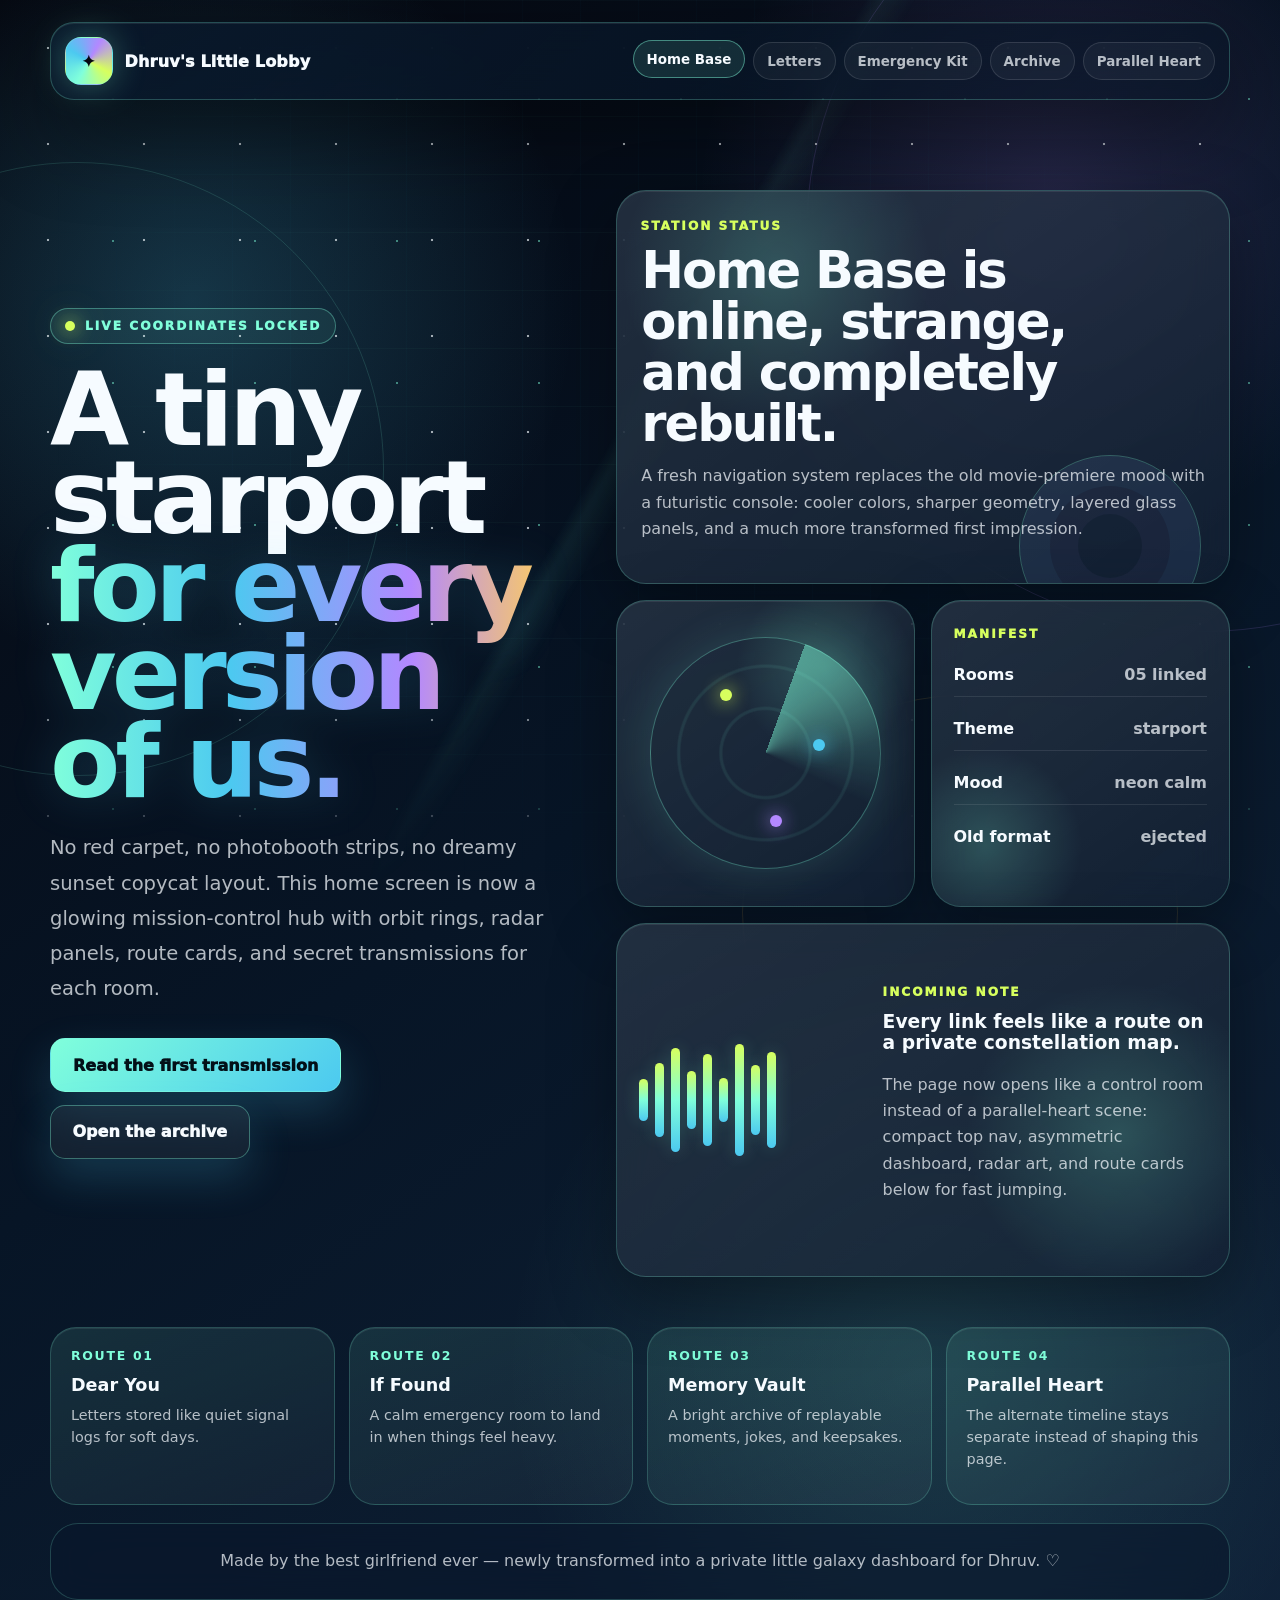
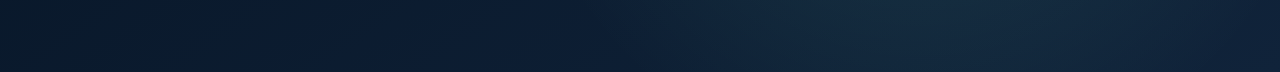
==== index.html @ e68ee46a "Transform home page into starport dashboard" ====
<!DOCTYPE html>
<html lang="en">
<head>
<meta charset="UTF-8">
<meta name="viewport" content="width=device-width, initial-scale=1.0">
<title>Dhruv's Little Lobby ✦ Starport</title>

<style>
:root {
  --void: #05070f;
  --deep: #071526;
  --blue: #4cc9f0;
  --cyan: #80ffdb;
  --lime: #d7ff5e;
  --violet: #b388ff;
  --amber: #ffcf5a;
  --white: #f6fbff;
  --muted: rgba(246, 251, 255, .72);
  --glass: rgba(9, 24, 43, .72);
  --glass-bright: rgba(128, 255, 219, .12);
  --line: rgba(128, 255, 219, .24);
  --shadow: 0 28px 90px rgba(0, 0, 0, .46);
}

* { box-sizing: border-box; }

html {
  scroll-behavior: smooth;
  background: var(--void);
}

body {
  min-height: 100vh;
  margin: 0;
  overflow-x: hidden;
  color: var(--white);
  font-family: Inter, ui-sans-serif, system-ui, -apple-system, BlinkMacSystemFont, "Segoe UI", sans-serif;
  background:
    radial-gradient(circle at 15% 18%, rgba(76, 201, 240, .22), transparent 24rem),
    radial-gradient(circle at 82% 12%, rgba(179, 136, 255, .18), transparent 22rem),
    radial-gradient(circle at 72% 82%, rgba(128, 255, 219, .12), transparent 26rem),
    linear-gradient(145deg, #05070f 0%, #071526 48%, #10233a 100%);
}

body::before,
body::after {
  content: "";
  position: fixed;
  inset: 0;
  pointer-events: none;
}

body::before {
  z-index: 0;
  background-image:
    radial-gradient(circle, rgba(246, 251, 255, .9) 0 1px, transparent 1.6px),
    radial-gradient(circle, rgba(128, 255, 219, .65) 0 1px, transparent 1.5px),
    linear-gradient(120deg, transparent 0 48%, rgba(128, 255, 219, .09) 49%, transparent 51%);
  background-size: 96px 96px, 142px 142px, 100% 100%;
  background-position: 0 0, 42px 28px, 0 0;
  mask-image: linear-gradient(to bottom, #000 0 72%, transparent 100%);
  opacity: .72;
}

body::after {
  z-index: 1;
  background:
    linear-gradient(rgba(128, 255, 219, .055) 1px, transparent 1px),
    linear-gradient(90deg, rgba(76, 201, 240, .045) 1px, transparent 1px);
  background-size: 58px 58px;
  mask-image: radial-gradient(circle at 48% 36%, #000 0 34%, transparent 70%);
  opacity: .58;
}

a { color: inherit; text-decoration: none; }

.orbit {
  position: fixed;
  z-index: 1;
  border: 1px solid rgba(128, 255, 219, .14);
  border-radius: 50%;
  pointer-events: none;
  filter: drop-shadow(0 0 22px rgba(76, 201, 240, .15));
}

.orbit.one {
  width: 48vw;
  aspect-ratio: 1;
  left: -18vw;
  top: 18vh;
}

.orbit.two {
  width: 62vw;
  aspect-ratio: 1;
  right: -25vw;
  top: -18vh;
  border-color: rgba(179, 136, 255, .16);
}

.orbit.three {
  width: 34vw;
  aspect-ratio: 1;
  right: 8vw;
  bottom: -18vw;
  border-color: rgba(255, 207, 90, .14);
}

.page {
  position: relative;
  z-index: 3;
  width: min(1180px, calc(100% - 32px));
  margin: 0 auto;
  padding: 22px 0 72px;
}

.navbar {
  display: flex;
  align-items: center;
  justify-content: space-between;
  gap: 18px;
  padding: 14px;
  border: 1px solid var(--line);
  border-radius: 24px;
  background: linear-gradient(135deg, rgba(9, 24, 43, .9), rgba(7, 21, 38, .54));
  box-shadow: var(--shadow), inset 0 1px 0 rgba(255,255,255,.08);
  backdrop-filter: blur(20px);
}

.logo {
  display: inline-flex;
  align-items: center;
  gap: 12px;
  min-width: max-content;
  font-weight: 950;
  letter-spacing: .2px;
}

.logo-badge {
  display: grid;
  place-items: center;
  width: 48px;
  height: 48px;
  border: 1px solid rgba(128, 255, 219, .36);
  border-radius: 16px;
  color: var(--void);
  background: conic-gradient(from 210deg, var(--cyan), var(--blue), var(--violet), var(--lime), var(--cyan));
  box-shadow: 0 0 34px rgba(128, 255, 219, .32);
}

.nav-pills {
  display: flex;
  flex-wrap: wrap;
  justify-content: flex-end;
  gap: 8px;
}

.nav-pills a {
  display: inline-flex;
  align-items: center;
  min-height: 38px;
  padding: 0 13px;
  border: 1px solid rgba(246, 251, 255, .12);
  border-radius: 999px;
  color: var(--muted);
  font-size: .84rem;
  font-weight: 800;
  background: rgba(255,255,255,.045);
  transition: transform .22s ease, color .22s ease, border-color .22s ease, background .22s ease;
}

.nav-pills a:hover,
.nav-pills a.active {
  transform: translateY(-2px);
  color: var(--white);
  border-color: rgba(128, 255, 219, .45);
  background: rgba(128, 255, 219, .11);
}

.hero {
  display: grid;
  grid-template-columns: minmax(0, .9fr) minmax(330px, 1.1fr);
  gap: clamp(26px, 5vw, 74px);
  align-items: center;
  min-height: calc(100vh - 106px);
  padding: clamp(48px, 7vw, 92px) 0 42px;
}

.copy-stack {
  position: relative;
}

.signal-tag {
  display: inline-flex;
  align-items: center;
  gap: 10px;
  margin-bottom: 22px;
  padding: 10px 14px;
  border: 1px solid rgba(128, 255, 219, .36);
  border-radius: 999px;
  color: var(--cyan);
  font-size: .76rem;
  font-weight: 950;
  letter-spacing: 2px;
  text-transform: uppercase;
  background: rgba(128, 255, 219, .075);
}

.signal-tag::before {
  content: "";
  width: 10px;
  height: 10px;
  border-radius: 50%;
  background: var(--lime);
  box-shadow: 0 0 18px var(--lime), 0 0 36px rgba(128, 255, 219, .7);
}

h1 {
  max-width: 860px;
  margin: 0;
  font-size: clamp(3.4rem, 8vw, 7.8rem);
  line-height: .86;
  letter-spacing: -5px;
}

h1 span {
  display: block;
  color: transparent;
  background: linear-gradient(90deg, var(--cyan), var(--blue) 36%, var(--violet) 72%, var(--amber));
  -webkit-background-clip: text;
  background-clip: text;
  filter: drop-shadow(0 0 22px rgba(76, 201, 240, .18));
}

.lede {
  max-width: 650px;
  margin: 24px 0 0;
  color: var(--muted);
  font-size: clamp(1.02rem, 2vw, 1.22rem);
  line-height: 1.8;
}

.action-row {
  display: flex;
  flex-wrap: wrap;
  gap: 13px;
  margin-top: 32px;
}

.action {
  display: inline-flex;
  align-items: center;
  justify-content: center;
  min-height: 54px;
  padding: 0 22px;
  border: 1px solid rgba(128, 255, 219, .36);
  border-radius: 15px;
  color: #031018;
  font-weight: 950;
  background: linear-gradient(135deg, var(--cyan), var(--blue));
  box-shadow: 0 18px 44px rgba(76, 201, 240, .2);
  transition: transform .22s ease, box-shadow .22s ease;
}

.action.secondary {
  color: var(--white);
  background: rgba(255,255,255,.06);
  backdrop-filter: blur(14px);
}

.action:hover {
  transform: translateY(-4px);
  box-shadow: 0 22px 54px rgba(128, 255, 219, .22);
}

.command-deck {
  position: relative;
  display: grid;
  min-height: 650px;
  grid-template-columns: 1fr 1fr;
  grid-template-rows: 1fr .78fr .9fr;
  gap: 16px;
}

.panel {
  position: relative;
  overflow: hidden;
  border: 1px solid rgba(128, 255, 219, .22);
  border-radius: 30px;
  background: linear-gradient(145deg, rgba(255,255,255,.105), rgba(255,255,255,.035)), var(--glass);
  box-shadow: 0 20px 64px rgba(0,0,0,.34), inset 0 1px 0 rgba(255,255,255,.08);
  backdrop-filter: blur(18px);
}

.panel::before {
  content: "";
  position: absolute;
  inset: 0;
  background: radial-gradient(circle at var(--x, 26%) var(--y, 20%), rgba(128, 255, 219, .22), transparent 28%);
  opacity: .9;
}

.panel > * {
  position: relative;
  z-index: 1;
}

.panel.status {
  grid-column: 1 / 3;
  min-height: 188px;
  padding: 24px;
}

.panel.status::after {
  content: "";
  position: absolute;
  right: 28px;
  bottom: -54px;
  width: 180px;
  aspect-ratio: 1;
  border: 1px solid rgba(128, 255, 219, .28);
  border-radius: 50%;
  box-shadow: inset 0 0 0 30px rgba(76, 201, 240, .05), inset 0 0 0 58px rgba(179, 136, 255, .045);
}

.panel h2,
.panel h3,
.panel p { margin-top: 0; }

.panel-kicker {
  display: inline-flex;
  margin-bottom: 12px;
  color: var(--lime);
  font-size: .76rem;
  font-weight: 950;
  letter-spacing: 2px;
  text-transform: uppercase;
}

.panel.status h2 {
  max-width: 540px;
  margin-bottom: 14px;
  font-size: clamp(1.9rem, 4vw, 3.25rem);
  line-height: 1;
  letter-spacing: -2px;
}

.panel p {
  color: var(--muted);
  line-height: 1.65;
}

.panel.map {
  display: grid;
  place-items: center;
  min-height: 210px;
  --x: 70%;
  --y: 22%;
}

.radar {
  position: relative;
  width: min(250px, 78%);
  aspect-ratio: 1;
  border: 1px solid rgba(128, 255, 219, .32);
  border-radius: 50%;
  background:
    radial-gradient(circle, transparent 0 26%, rgba(128, 255, 219, .08) 27% 28%, transparent 29% 52%, rgba(128, 255, 219, .08) 53% 54%, transparent 55%),
    conic-gradient(from 20deg, rgba(128, 255, 219, .48), transparent 27%);
  box-shadow: 0 0 44px rgba(128, 255, 219, .14);
}

.radar span {
  position: absolute;
  width: 12px;
  height: 12px;
  border-radius: 50%;
  background: var(--lime);
  box-shadow: 0 0 18px var(--lime);
}

.radar span:nth-child(1) { left: 30%; top: 22%; }
.radar span:nth-child(2) { right: 24%; top: 44%; background: var(--blue); box-shadow: 0 0 18px var(--blue); }
.radar span:nth-child(3) { left: 52%; bottom: 18%; background: var(--violet); box-shadow: 0 0 18px var(--violet); }

.panel.manifest {
  padding: 22px;
  --x: 18%;
  --y: 80%;
}

.manifest-list {
  display: grid;
  gap: 10px;
  margin: 0;
  padding: 0;
  list-style: none;
}

.manifest-list li {
  display: flex;
  align-items: center;
  justify-content: space-between;
  gap: 14px;
  padding: 12px 0;
  border-bottom: 1px solid rgba(255,255,255,.09);
  color: var(--muted);
  font-weight: 760;
}

.manifest-list li:last-child { border-bottom: 0; }
.manifest-list strong { color: var(--white); }

.panel.transmission {
  grid-column: 1 / 3;
  display: grid;
  grid-template-columns: .82fr 1.18fr;
  gap: 18px;
  align-items: center;
  padding: 22px;
  --x: 82%;
  --y: 60%;
}

.waveform {
  display: flex;
  align-items: center;
  gap: 7px;
  min-height: 122px;
}

.waveform i {
  display: block;
  width: 9px;
  height: var(--h, 42px);
  border-radius: 999px;
  background: linear-gradient(to top, var(--blue), var(--cyan), var(--lime));
  box-shadow: 0 0 18px rgba(128, 255, 219, .2);
}

.waveform i:nth-child(2) { --h: 74px; }
.waveform i:nth-child(3) { --h: 104px; }
.waveform i:nth-child(4) { --h: 58px; }
.waveform i:nth-child(5) { --h: 92px; }
.waveform i:nth-child(6) { --h: 44px; }
.waveform i:nth-child(7) { --h: 112px; }
.waveform i:nth-child(8) { --h: 70px; }
.waveform i:nth-child(9) { --h: 96px; }

.route-grid {
  display: grid;
  grid-template-columns: repeat(4, minmax(0, 1fr));
  gap: 14px;
  margin-top: 8px;
}

.route-card {
  min-height: 178px;
  padding: 20px;
  border: 1px solid rgba(128, 255, 219, .2);
  border-radius: 26px;
  background: linear-gradient(160deg, rgba(128, 255, 219, .11), rgba(255,255,255,.035));
  box-shadow: inset 0 1px 0 rgba(255,255,255,.08);
  transition: transform .22s ease, border-color .22s ease, background .22s ease;
}

.route-card:hover {
  transform: translateY(-5px);
  border-color: rgba(128, 255, 219, .44);
  background: linear-gradient(160deg, rgba(128, 255, 219, .17), rgba(255,255,255,.055));
}

.route-card b {
  display: block;
  margin-bottom: 12px;
  color: var(--cyan);
  font-size: .78rem;
  letter-spacing: 1.7px;
  text-transform: uppercase;
}

.route-card strong {
  display: block;
  margin-bottom: 10px;
  font-size: 1.1rem;
}

.route-card span {
  color: var(--muted);
  font-size: .9rem;
  line-height: 1.5;
}

.footer-note {
  margin: 18px auto 0;
  padding: 24px;
  border: 1px solid rgba(128, 255, 219, .2);
  border-radius: 28px;
  color: var(--muted);
  text-align: center;
  background: rgba(9, 24, 43, .58);
  backdrop-filter: blur(16px);
}

.footer-note p {
  margin: 0;
  line-height: 1.65;
}

@media (max-width: 980px) {
  .navbar { align-items: flex-start; flex-direction: column; }
  .nav-pills { justify-content: flex-start; }
  .hero { grid-template-columns: 1fr; min-height: auto; }
  .command-deck { min-height: 590px; }
  .route-grid { grid-template-columns: repeat(2, minmax(0, 1fr)); }
}

@media (max-width: 640px) {
  .page { width: min(100% - 22px, 1180px); padding-top: 12px; }
  .navbar { border-radius: 20px; }
  .nav-pills a { width: 100%; justify-content: center; }
  h1 { letter-spacing: -3px; }
  .command-deck { grid-template-columns: 1fr; grid-template-rows: auto; min-height: 0; }
  .panel.status,
  .panel.transmission { grid-column: auto; }
  .panel.transmission { grid-template-columns: 1fr; }
  .route-grid { grid-template-columns: 1fr; }
}
</style>
</head>

<body>
<div class="orbit one" aria-hidden="true"></div>
<div class="orbit two" aria-hidden="true"></div>
<div class="orbit three" aria-hidden="true"></div>

<main class="page">
  <header class="navbar">
    <a class="logo" href="index.html" aria-label="Dhruv's Little Lobby home">
      <span class="logo-badge">✦</span>
      <span>Dhruv's Little Lobby</span>
    </a>
    <nav class="nav-pills" aria-label="Main navigation">
      <a class="active" href="index.html">Home Base</a>
      <a href="dear-you.html">Letters</a>
      <a href="if-found.html">Emergency Kit</a>
      <a href="memory-vault.html">Archive</a>
      <a href="if-we-never-met.html">Parallel Heart</a>
    </nav>
  </header>

  <section class="hero" aria-labelledby="hero-title">
    <div class="copy-stack">
      <div class="signal-tag">live coordinates locked</div>
      <h1 id="hero-title">A tiny starport <span>for every version of us.</span></h1>
      <p class="lede">
        No red carpet, no photobooth strips, no dreamy sunset copycat layout. This home screen is now a glowing
        mission-control hub with orbit rings, radar panels, route cards, and secret transmissions for each room.
      </p>
      <div class="action-row">
        <a class="action" href="dear-you.html">Read the first transmission</a>
        <a class="action secondary" href="memory-vault.html">Open the archive</a>
      </div>
    </div>

    <aside class="command-deck" aria-label="Decorative starport command dashboard">
      <article class="panel status">
        <span class="panel-kicker">station status</span>
        <h2>Home Base is online, strange, and completely rebuilt.</h2>
        <p>
          A fresh navigation system replaces the old movie-premiere mood with a futuristic console: cooler colors,
          sharper geometry, layered glass panels, and a much more transformed first impression.
        </p>
      </article>

      <div class="panel map" aria-hidden="true">
        <div class="radar">
          <span></span>
          <span></span>
          <span></span>
        </div>
      </div>

      <article class="panel manifest">
        <span class="panel-kicker">manifest</span>
        <ul class="manifest-list">
          <li><strong>Rooms</strong><span>05 linked</span></li>
          <li><strong>Theme</strong><span>starport</span></li>
          <li><strong>Mood</strong><span>neon calm</span></li>
          <li><strong>Old format</strong><span>ejected</span></li>
        </ul>
      </article>

      <article class="panel transmission">
        <div class="waveform" aria-hidden="true">
          <i></i><i></i><i></i><i></i><i></i><i></i><i></i><i></i><i></i>
        </div>
        <div>
          <span class="panel-kicker">incoming note</span>
          <h3>Every link feels like a route on a private constellation map.</h3>
          <p>
            The page now opens like a control room instead of a parallel-heart scene: compact top nav, asymmetric dashboard,
            radar art, and route cards below for fast jumping.
          </p>
        </div>
      </article>
    </aside>
  </section>

  <section class="route-grid" aria-label="Room routes">
    <a class="route-card" href="dear-you.html">
      <b>Route 01</b>
      <strong>Dear You</strong>
      <span>Letters stored like quiet signal logs for soft days.</span>
    </a>
    <a class="route-card" href="if-found.html">
      <b>Route 02</b>
      <strong>If Found</strong>
      <span>A calm emergency room to land in when things feel heavy.</span>
    </a>
    <a class="route-card" href="memory-vault.html">
      <b>Route 03</b>
      <strong>Memory Vault</strong>
      <span>A bright archive of replayable moments, jokes, and keepsakes.</span>
    </a>
    <a class="route-card" href="if-we-never-met.html">
      <b>Route 04</b>
      <strong>Parallel Heart</strong>
      <span>The alternate timeline stays separate instead of shaping this page.</span>
    </a>
  </section>

  <section class="footer-note" aria-label="Closing note">
    <p>Made by the best girlfriend ever — newly transformed into a private little galaxy dashboard for Dhruv. ♡</p>
  </section>
</main>
</body>
</html>
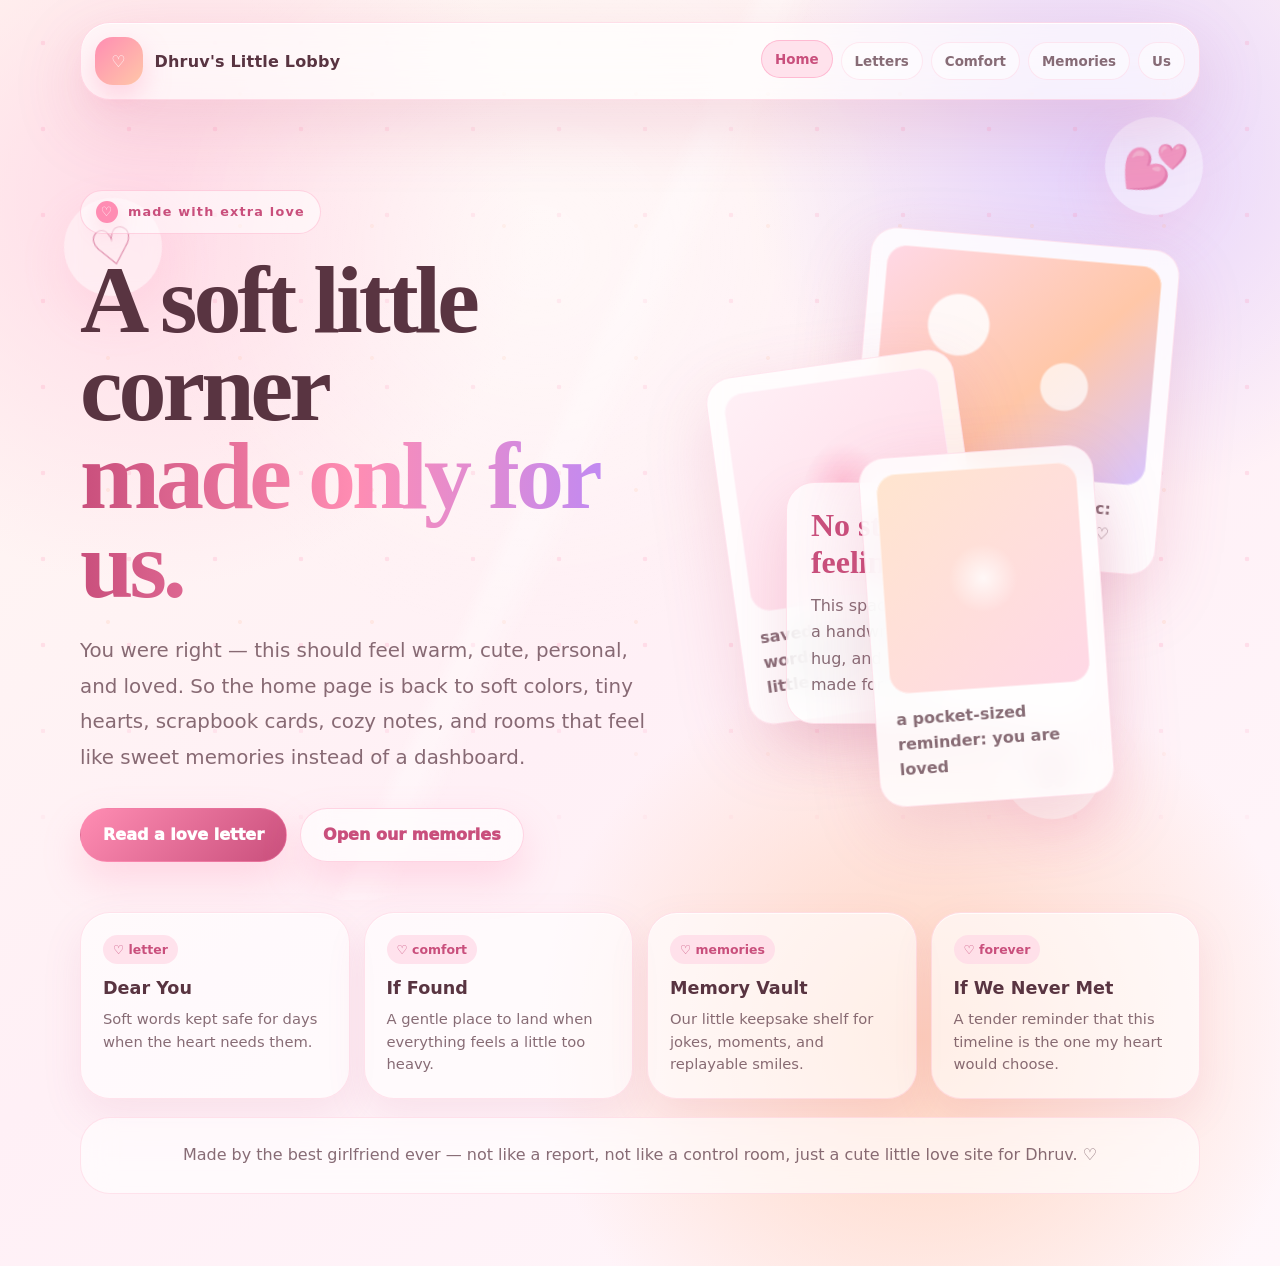
==== commit 682bb93b: "Make homepage feel cute and romantic" ====
--- a/index.html
+++ b/index.html
@@ -3,43 +3,41 @@
 <head>
 <meta charset="UTF-8">
 <meta name="viewport" content="width=device-width, initial-scale=1.0">
-<title>Dhruv's Little Lobby ✦ Starport</title>
+<title>Dhruv's Little Lobby ♡</title>
 
 <style>
 :root {
-  --void: #05070f;
-  --deep: #071526;
-  --blue: #4cc9f0;
-  --cyan: #80ffdb;
-  --lime: #d7ff5e;
-  --violet: #b388ff;
-  --amber: #ffcf5a;
-  --white: #f6fbff;
-  --muted: rgba(246, 251, 255, .72);
-  --glass: rgba(9, 24, 43, .72);
-  --glass-bright: rgba(128, 255, 219, .12);
-  --line: rgba(128, 255, 219, .24);
-  --shadow: 0 28px 90px rgba(0, 0, 0, .46);
+  --cream: #fff8f1;
+  --blush: #ffd8e6;
+  --rose: #ff8db3;
+  --berry: #c94f7c;
+  --peach: #ffc7a8;
+  --lavender: #d9c6ff;
+  --cocoa: #593441;
+  --soft: rgba(89, 52, 65, .72);
+  --card: rgba(255, 255, 255, .72);
+  --line: rgba(255, 141, 179, .26);
+  --shadow: 0 24px 70px rgba(201, 79, 124, .18);
 }
 
 * { box-sizing: border-box; }
 
 html {
   scroll-behavior: smooth;
-  background: var(--void);
+  background: var(--cream);
 }
 
 body {
   min-height: 100vh;
   margin: 0;
   overflow-x: hidden;
-  color: var(--white);
-  font-family: Inter, ui-sans-serif, system-ui, -apple-system, BlinkMacSystemFont, "Segoe UI", sans-serif;
+  color: var(--cocoa);
+  font-family: "Trebuchet MS", "Segoe UI", system-ui, sans-serif;
   background:
-    radial-gradient(circle at 15% 18%, rgba(76, 201, 240, .22), transparent 24rem),
-    radial-gradient(circle at 82% 12%, rgba(179, 136, 255, .18), transparent 22rem),
-    radial-gradient(circle at 72% 82%, rgba(128, 255, 219, .12), transparent 26rem),
-    linear-gradient(145deg, #05070f 0%, #071526 48%, #10233a 100%);
+    radial-gradient(circle at 12% 16%, rgba(255, 216, 230, .95), transparent 24rem),
+    radial-gradient(circle at 86% 12%, rgba(217, 198, 255, .72), transparent 22rem),
+    radial-gradient(circle at 72% 82%, rgba(255, 199, 168, .72), transparent 24rem),
+    linear-gradient(145deg, #fff8f1 0%, #fff0f6 52%, #fff7fb 100%);
 }
 
 body::before,
@@ -53,11 +51,10 @@
 body::before {
   z-index: 0;
   background-image:
-    radial-gradient(circle, rgba(246, 251, 255, .9) 0 1px, transparent 1.6px),
-    radial-gradient(circle, rgba(128, 255, 219, .65) 0 1px, transparent 1.5px),
-    linear-gradient(120deg, transparent 0 48%, rgba(128, 255, 219, .09) 49%, transparent 51%);
-  background-size: 96px 96px, 142px 142px, 100% 100%;
-  background-position: 0 0, 42px 28px, 0 0;
+    radial-gradient(circle, rgba(255, 141, 179, .28) 0 2px, transparent 2.6px),
+    radial-gradient(circle, rgba(255, 199, 168, .32) 0 1.5px, transparent 2.4px);
+  background-size: 86px 86px, 132px 132px;
+  background-position: 0 0, 42px 28px;
   mask-image: linear-gradient(to bottom, #000 0 72%, transparent 100%);
   opacity: .72;
 }
@@ -65,51 +62,37 @@
 body::after {
   z-index: 1;
   background:
-    linear-gradient(rgba(128, 255, 219, .055) 1px, transparent 1px),
-    linear-gradient(90deg, rgba(76, 201, 240, .045) 1px, transparent 1px);
-  background-size: 58px 58px;
-  mask-image: radial-gradient(circle at 48% 36%, #000 0 34%, transparent 70%);
-  opacity: .58;
+    linear-gradient(115deg, transparent 0 44%, rgba(255, 255, 255, .55) 45% 46%, transparent 48%),
+    radial-gradient(circle at 42% 28%, rgba(255, 255, 255, .62), transparent 24rem);
+  opacity: .62;
 }
 
 a { color: inherit; text-decoration: none; }
 
-.orbit {
+.floating-heart {
   position: fixed;
   z-index: 1;
-  border: 1px solid rgba(128, 255, 219, .14);
-  border-radius: 50%;
+  display: grid;
+  place-items: center;
+  width: clamp(56px, 8vw, 98px);
+  aspect-ratio: 1;
+  border-radius: 999px;
+  color: rgba(201, 79, 124, .55);
+  font-size: clamp(1.8rem, 4vw, 3.2rem);
+  background: rgba(255, 255, 255, .38);
+  box-shadow: 0 18px 50px rgba(255, 141, 179, .16);
+  backdrop-filter: blur(12px);
   pointer-events: none;
-  filter: drop-shadow(0 0 22px rgba(76, 201, 240, .15));
-}
-
-.orbit.one {
-  width: 48vw;
-  aspect-ratio: 1;
-  left: -18vw;
-  top: 18vh;
-}
-
-.orbit.two {
-  width: 62vw;
-  aspect-ratio: 1;
-  right: -25vw;
-  top: -18vh;
-  border-color: rgba(179, 136, 255, .16);
-}
-
-.orbit.three {
-  width: 34vw;
-  aspect-ratio: 1;
-  right: 8vw;
-  bottom: -18vw;
-  border-color: rgba(255, 207, 90, .14);
-}
+}
+
+.floating-heart.one { left: 5vw; top: 22vh; transform: rotate(-12deg); }
+.floating-heart.two { right: 6vw; top: 13vh; transform: rotate(14deg); }
+.floating-heart.three { right: 14vw; bottom: 9vh; transform: rotate(-6deg); }
 
 .page {
   position: relative;
   z-index: 3;
-  width: min(1180px, calc(100% - 32px));
+  width: min(1120px, calc(100% - 32px));
   margin: 0 auto;
   padding: 22px 0 72px;
 }
@@ -121,9 +104,9 @@
   gap: 18px;
   padding: 14px;
   border: 1px solid var(--line);
-  border-radius: 24px;
-  background: linear-gradient(135deg, rgba(9, 24, 43, .9), rgba(7, 21, 38, .54));
-  box-shadow: var(--shadow), inset 0 1px 0 rgba(255,255,255,.08);
+  border-radius: 30px;
+  background: rgba(255, 255, 255, .62);
+  box-shadow: var(--shadow), inset 0 1px 0 rgba(255,255,255,.9);
   backdrop-filter: blur(20px);
 }
 
@@ -132,7 +115,7 @@
   align-items: center;
   gap: 12px;
   min-width: max-content;
-  font-weight: 950;
+  font-weight: 900;
   letter-spacing: .2px;
 }
 
@@ -141,11 +124,10 @@
   place-items: center;
   width: 48px;
   height: 48px;
-  border: 1px solid rgba(128, 255, 219, .36);
-  border-radius: 16px;
-  color: var(--void);
-  background: conic-gradient(from 210deg, var(--cyan), var(--blue), var(--violet), var(--lime), var(--cyan));
-  box-shadow: 0 0 34px rgba(128, 255, 219, .32);
+  border-radius: 18px;
+  color: white;
+  background: linear-gradient(135deg, var(--rose), var(--peach));
+  box-shadow: 0 12px 28px rgba(255, 141, 179, .34);
 }
 
 .nav-pills {
@@ -160,83 +142,81 @@
   align-items: center;
   min-height: 38px;
   padding: 0 13px;
-  border: 1px solid rgba(246, 251, 255, .12);
+  border: 1px solid rgba(255, 141, 179, .18);
   border-radius: 999px;
-  color: var(--muted);
+  color: var(--soft);
   font-size: .84rem;
   font-weight: 800;
-  background: rgba(255,255,255,.045);
+  background: rgba(255,255,255,.48);
   transition: transform .22s ease, color .22s ease, border-color .22s ease, background .22s ease;
 }
 
 .nav-pills a:hover,
 .nav-pills a.active {
   transform: translateY(-2px);
-  color: var(--white);
-  border-color: rgba(128, 255, 219, .45);
-  background: rgba(128, 255, 219, .11);
+  color: var(--berry);
+  border-color: rgba(255, 141, 179, .48);
+  background: rgba(255, 216, 230, .72);
 }
 
 .hero {
   display: grid;
-  grid-template-columns: minmax(0, .9fr) minmax(330px, 1.1fr);
-  gap: clamp(26px, 5vw, 74px);
+  grid-template-columns: minmax(0, 1fr) minmax(320px, .84fr);
+  gap: clamp(28px, 5vw, 70px);
   align-items: center;
   min-height: calc(100vh - 106px);
   padding: clamp(48px, 7vw, 92px) 0 42px;
 }
 
-.copy-stack {
-  position: relative;
-}
-
-.signal-tag {
+.love-note {
   display: inline-flex;
   align-items: center;
   gap: 10px;
   margin-bottom: 22px;
-  padding: 10px 14px;
-  border: 1px solid rgba(128, 255, 219, .36);
+  padding: 10px 15px;
+  border: 1px solid rgba(255, 141, 179, .34);
   border-radius: 999px;
-  color: var(--cyan);
-  font-size: .76rem;
-  font-weight: 950;
-  letter-spacing: 2px;
-  text-transform: uppercase;
-  background: rgba(128, 255, 219, .075);
-}
-
-.signal-tag::before {
-  content: "";
-  width: 10px;
-  height: 10px;
+  color: var(--berry);
+  font-size: .8rem;
+  font-weight: 900;
+  letter-spacing: 1.2px;
+  background: rgba(255, 255, 255, .55);
+}
+
+.love-note::before {
+  content: "♡";
+  display: grid;
+  place-items: center;
+  width: 22px;
+  height: 22px;
   border-radius: 50%;
-  background: var(--lime);
-  box-shadow: 0 0 18px var(--lime), 0 0 36px rgba(128, 255, 219, .7);
+  color: white;
+  background: var(--rose);
+  box-shadow: 0 8px 20px rgba(255, 141, 179, .28);
 }
 
 h1 {
-  max-width: 860px;
+  max-width: 820px;
   margin: 0;
-  font-size: clamp(3.4rem, 8vw, 7.8rem);
-  line-height: .86;
-  letter-spacing: -5px;
+  font-family: Georgia, "Times New Roman", serif;
+  font-size: clamp(3.2rem, 7.5vw, 7.2rem);
+  line-height: .92;
+  letter-spacing: -4px;
 }
 
 h1 span {
   display: block;
   color: transparent;
-  background: linear-gradient(90deg, var(--cyan), var(--blue) 36%, var(--violet) 72%, var(--amber));
+  background: linear-gradient(90deg, var(--berry), var(--rose) 48%, #b489ff);
   -webkit-background-clip: text;
   background-clip: text;
-  filter: drop-shadow(0 0 22px rgba(76, 201, 240, .18));
 }
 
 .lede {
   max-width: 650px;
   margin: 24px 0 0;
-  color: var(--muted);
-  font-size: clamp(1.02rem, 2vw, 1.22rem);
+  color: var(--soft);
+  font-size: clamp(1.04rem, 2vw, 1.24rem);
   line-height: 1.8;
 }
 
@@ -253,252 +233,168 @@
   justify-content: center;
   min-height: 54px;
   padding: 0 22px;
-  border: 1px solid rgba(128, 255, 219, .36);
-  border-radius: 15px;
-  color: #031018;
+  border: 1px solid rgba(255, 141, 179, .36);
+  border-radius: 999px;
+  color: white;
   font-weight: 950;
-  background: linear-gradient(135deg, var(--cyan), var(--blue));
-  box-shadow: 0 18px 44px rgba(76, 201, 240, .2);
+  background: linear-gradient(135deg, var(--rose), var(--berry));
+  box-shadow: 0 18px 38px rgba(255, 141, 179, .26);
   transition: transform .22s ease, box-shadow .22s ease;
 }
 
 .action.secondary {
-  color: var(--white);
-  background: rgba(255,255,255,.06);
+  color: var(--berry);
+  background: rgba(255,255,255,.62);
   backdrop-filter: blur(14px);
 }
 
 .action:hover {
   transform: translateY(-4px);
-  box-shadow: 0 22px 54px rgba(128, 255, 219, .22);
-}
-
-.command-deck {
+  box-shadow: 0 22px 48px rgba(255, 141, 179, .32);
+}
+
+.scrapbook {
   position: relative;
-  display: grid;
-  min-height: 650px;
-  grid-template-columns: 1fr 1fr;
-  grid-template-rows: 1fr .78fr .9fr;
-  gap: 16px;
-}
-
-.panel {
-  position: relative;
-  overflow: hidden;
-  border: 1px solid rgba(128, 255, 219, .22);
-  border-radius: 30px;
-  background: linear-gradient(145deg, rgba(255,255,255,.105), rgba(255,255,255,.035)), var(--glass);
-  box-shadow: 0 20px 64px rgba(0,0,0,.34), inset 0 1px 0 rgba(255,255,255,.08);
+  min-height: 620px;
+}
+
+.polaroid {
+  position: absolute;
+  width: min(310px, 74vw);
+  padding: 16px 16px 24px;
+  border: 1px solid rgba(255, 141, 179, .2);
+  border-radius: 26px;
+  background: rgba(255, 255, 255, .78);
+  box-shadow: var(--shadow);
+  backdrop-filter: blur(16px);
+}
+
+.polaroid::before {
+  content: "";
+  display: block;
+  height: 220px;
+  border-radius: 20px;
+  background: var(--photo, linear-gradient(135deg, var(--blush), var(--peach)));
+  box-shadow: inset 0 0 0 1px rgba(255,255,255,.42);
+}
+
+.polaroid p {
+  margin: 14px 4px 0;
+  color: var(--soft);
+  line-height: 1.55;
+  font-weight: 800;
+}
+
+.polaroid.main {
+  right: 32px;
+  top: 22px;
+  transform: rotate(5deg);
+  --photo:
+    radial-gradient(circle at 28% 34%, rgba(255,255,255,.85) 0 12%, transparent 13%),
+    radial-gradient(circle at 68% 58%, rgba(255,255,255,.7) 0 10%, transparent 11%),
+    linear-gradient(135deg, #ffd8e6, #ffc7a8 58%, #d9c6ff);
+}
+
+.polaroid.small {
+  left: 8px;
+  top: 146px;
+  width: min(250px, 68vw);
+  transform: rotate(-8deg);
+  --photo:
+    radial-gradient(circle at 50% 46%, rgba(255, 141, 179, .34), transparent 24%),
+    linear-gradient(135deg, #fff0f6, #ffd8e6);
+}
+
+.polaroid.tiny {
+  right: 96px;
+  bottom: 34px;
+  width: min(235px, 64vw);
+  transform: rotate(-4deg);
+  --photo:
+    radial-gradient(circle at 50% 50%, rgba(255,255,255,.78), transparent 23%),
+    linear-gradient(135deg, #ffe5cf, #ffd8e6);
+}
+
+.ribbon-card {
+  position: absolute;
+  left: 68px;
+  bottom: 112px;
+  width: min(310px, 76vw);
+  padding: 24px;
+  border: 1px solid rgba(255, 141, 179, .24);
+  border-radius: 28px;
+  background: rgba(255, 255, 255, .72);
+  box-shadow: 0 22px 54px rgba(201, 79, 124, .16);
   backdrop-filter: blur(18px);
 }
 
-.panel::before {
-  content: "";
-  position: absolute;
-  inset: 0;
-  background: radial-gradient(circle at var(--x, 26%) var(--y, 20%), rgba(128, 255, 219, .22), transparent 28%);
-  opacity: .9;
-}
-
-.panel > * {
-  position: relative;
-  z-index: 1;
-}
-
-.panel.status {
-  grid-column: 1 / 3;
-  min-height: 188px;
-  padding: 24px;
-}
-
-.panel.status::after {
-  content: "";
-  position: absolute;
-  right: 28px;
-  bottom: -54px;
-  width: 180px;
-  aspect-ratio: 1;
-  border: 1px solid rgba(128, 255, 219, .28);
-  border-radius: 50%;
-  box-shadow: inset 0 0 0 30px rgba(76, 201, 240, .05), inset 0 0 0 58px rgba(179, 136, 255, .045);
-}
-
-.panel h2,
-.panel h3,
-.panel p { margin-top: 0; }
-
-.panel-kicker {
-  display: inline-flex;
+.ribbon-card h2,
+.ribbon-card p { margin-top: 0; }
+.ribbon-card h2 {
   margin-bottom: 12px;
-  color: var(--lime);
-  font-size: .76rem;
-  font-weight: 950;
-  letter-spacing: 2px;
-  text-transform: uppercase;
-}
-
-.panel.status h2 {
-  max-width: 540px;
-  margin-bottom: 14px;
-  font-size: clamp(1.9rem, 4vw, 3.25rem);
-  line-height: 1;
-  letter-spacing: -2px;
-}
-
-.panel p {
-  color: var(--muted);
+  font-family: Georgia, "Times New Roman", serif;
+  font-size: 2rem;
+  color: var(--berry);
+}
+.ribbon-card p {
+  margin-bottom: 0;
+  color: var(--soft);
   line-height: 1.65;
 }
 
-.panel.map {
-  display: grid;
-  place-items: center;
-  min-height: 210px;
-  --x: 70%;
-  --y: 22%;
-}
-
-.radar {
-  position: relative;
-  width: min(250px, 78%);
-  aspect-ratio: 1;
-  border: 1px solid rgba(128, 255, 219, .32);
-  border-radius: 50%;
-  background:
-    radial-gradient(circle, transparent 0 26%, rgba(128, 255, 219, .08) 27% 28%, transparent 29% 52%, rgba(128, 255, 219, .08) 53% 54%, transparent 55%),
-    conic-gradient(from 20deg, rgba(128, 255, 219, .48), transparent 27%);
-  box-shadow: 0 0 44px rgba(128, 255, 219, .14);
-}
-
-.radar span {
-  position: absolute;
-  width: 12px;
-  height: 12px;
-  border-radius: 50%;
-  background: var(--lime);
-  box-shadow: 0 0 18px var(--lime);
-}
-
-.radar span:nth-child(1) { left: 30%; top: 22%; }
-.radar span:nth-child(2) { right: 24%; top: 44%; background: var(--blue); box-shadow: 0 0 18px var(--blue); }
-.radar span:nth-child(3) { left: 52%; bottom: 18%; background: var(--violet); box-shadow: 0 0 18px var(--violet); }
-
-.panel.manifest {
-  padding: 22px;
-  --x: 18%;
-  --y: 80%;
-}
-
-.manifest-list {
-  display: grid;
-  gap: 10px;
-  margin: 0;
-  padding: 0;
-  list-style: none;
-}
-
-.manifest-list li {
-  display: flex;
-  align-items: center;
-  justify-content: space-between;
-  gap: 14px;
-  padding: 12px 0;
-  border-bottom: 1px solid rgba(255,255,255,.09);
-  color: var(--muted);
-  font-weight: 760;
-}
-
-.manifest-list li:last-child { border-bottom: 0; }
-.manifest-list strong { color: var(--white); }
-
-.panel.transmission {
-  grid-column: 1 / 3;
-  display: grid;
-  grid-template-columns: .82fr 1.18fr;
-  gap: 18px;
-  align-items: center;
-  padding: 22px;
-  --x: 82%;
-  --y: 60%;
-}
-
-.waveform {
-  display: flex;
-  align-items: center;
-  gap: 7px;
-  min-height: 122px;
-}
-
-.waveform i {
-  display: block;
-  width: 9px;
-  height: var(--h, 42px);
-  border-radius: 999px;
-  background: linear-gradient(to top, var(--blue), var(--cyan), var(--lime));
-  box-shadow: 0 0 18px rgba(128, 255, 219, .2);
-}
-
-.waveform i:nth-child(2) { --h: 74px; }
-.waveform i:nth-child(3) { --h: 104px; }
-.waveform i:nth-child(4) { --h: 58px; }
-.waveform i:nth-child(5) { --h: 92px; }
-.waveform i:nth-child(6) { --h: 44px; }
-.waveform i:nth-child(7) { --h: 112px; }
-.waveform i:nth-child(8) { --h: 70px; }
-.waveform i:nth-child(9) { --h: 96px; }
-
-.route-grid {
+.room-grid {
   display: grid;
   grid-template-columns: repeat(4, minmax(0, 1fr));
   gap: 14px;
   margin-top: 8px;
 }
 
-.route-card {
+.room-card {
   min-height: 178px;
-  padding: 20px;
-  border: 1px solid rgba(128, 255, 219, .2);
-  border-radius: 26px;
-  background: linear-gradient(160deg, rgba(128, 255, 219, .11), rgba(255,255,255,.035));
-  box-shadow: inset 0 1px 0 rgba(255,255,255,.08);
+  padding: 22px;
+  border: 1px solid rgba(255, 141, 179, .22);
+  border-radius: 30px;
+  background: rgba(255, 255, 255, .62);
+  box-shadow: inset 0 1px 0 rgba(255,255,255,.78), 0 16px 40px rgba(201, 79, 124, .1);
   transition: transform .22s ease, border-color .22s ease, background .22s ease;
 }
 
-.route-card:hover {
-  transform: translateY(-5px);
-  border-color: rgba(128, 255, 219, .44);
-  background: linear-gradient(160deg, rgba(128, 255, 219, .17), rgba(255,255,255,.055));
-}
-
-.route-card b {
-  display: block;
-  margin-bottom: 12px;
-  color: var(--cyan);
+.room-card:hover {
+  transform: translateY(-5px) rotate(-1deg);
+  border-color: rgba(255, 141, 179, .48);
+  background: rgba(255, 248, 251, .86);
+}
+
+.room-card b {
+  display: inline-flex;
+  margin-bottom: 14px;
+  padding: 7px 10px;
+  border-radius: 999px;
+  color: var(--berry);
   font-size: .78rem;
-  letter-spacing: 1.7px;
-  text-transform: uppercase;
-}
-
-.route-card strong {
+  background: rgba(255, 216, 230, .72);
+}
+
+.room-card strong {
   display: block;
   margin-bottom: 10px;
   font-size: 1.1rem;
 }
 
-.route-card span {
-  color: var(--muted);
-  font-size: .9rem;
-  line-height: 1.5;
+.room-card span {
+  color: var(--soft);
+  font-size: .92rem;
+  line-height: 1.55;
 }
 
 .footer-note {
   margin: 18px auto 0;
   padding: 24px;
-  border: 1px solid rgba(128, 255, 219, .2);
-  border-radius: 28px;
-  color: var(--muted);
+  border: 1px solid rgba(255, 141, 179, .22);
+  border-radius: 30px;
+  color: var(--soft);
   text-align: center;
-  background: rgba(9, 24, 43, .58);
+  background: rgba(255, 255, 255, .62);
   backdrop-filter: blur(16px);
 }
 
@@ -511,127 +407,110 @@
   .navbar { align-items: flex-start; flex-direction: column; }
   .nav-pills { justify-content: flex-start; }
   .hero { grid-template-columns: 1fr; min-height: auto; }
-  .command-deck { min-height: 590px; }
-  .route-grid { grid-template-columns: repeat(2, minmax(0, 1fr)); }
+  .scrapbook { min-height: 720px; }
+  .polaroid.main { right: 8%; }
+  .polaroid.small { left: 4%; }
+  .ribbon-card { left: 10%; }
+  .room-grid { grid-template-columns: repeat(2, minmax(0, 1fr)); }
 }
 
 @media (max-width: 640px) {
-  .page { width: min(100% - 22px, 1180px); padding-top: 12px; }
-  .navbar { border-radius: 20px; }
+  .page { width: min(100% - 22px, 1120px); padding-top: 12px; }
+  .navbar { border-radius: 22px; }
   .nav-pills a { width: 100%; justify-content: center; }
   h1 { letter-spacing: -3px; }
-  .command-deck { grid-template-columns: 1fr; grid-template-rows: auto; min-height: 0; }
-  .panel.status,
-  .panel.transmission { grid-column: auto; }
-  .panel.transmission { grid-template-columns: 1fr; }
-  .route-grid { grid-template-columns: 1fr; }
+  .scrapbook { min-height: auto; display: grid; gap: 16px; }
+  .polaroid,
+  .polaroid.main,
+  .polaroid.small,
+  .polaroid.tiny,
+  .ribbon-card {
+    position: relative;
+    inset: auto;
+    width: 100%;
+    transform: none;
+  }
+  .room-grid { grid-template-columns: 1fr; }
 }
 </style>
 </head>
 
 <body>
-<div class="orbit one" aria-hidden="true"></div>
-<div class="orbit two" aria-hidden="true"></div>
-<div class="orbit three" aria-hidden="true"></div>
+<div class="floating-heart one" aria-hidden="true">♡</div>
+<div class="floating-heart two" aria-hidden="true">💕</div>
+<div class="floating-heart three" aria-hidden="true">✿</div>
 
 <main class="page">
   <header class="navbar">
     <a class="logo" href="index.html" aria-label="Dhruv's Little Lobby home">
-      <span class="logo-badge">✦</span>
+      <span class="logo-badge">♡</span>
       <span>Dhruv's Little Lobby</span>
     </a>
     <nav class="nav-pills" aria-label="Main navigation">
-      <a class="active" href="index.html">Home Base</a>
+      <a class="active" href="index.html">Home</a>
       <a href="dear-you.html">Letters</a>
-      <a href="if-found.html">Emergency Kit</a>
-      <a href="memory-vault.html">Archive</a>
-      <a href="if-we-never-met.html">Parallel Heart</a>
+      <a href="if-found.html">Comfort</a>
+      <a href="memory-vault.html">Memories</a>
+      <a href="if-we-never-met.html">Us</a>
     </nav>
   </header>
 
   <section class="hero" aria-labelledby="hero-title">
     <div class="copy-stack">
-      <div class="signal-tag">live coordinates locked</div>
-      <h1 id="hero-title">A tiny starport <span>for every version of us.</span></h1>
+      <div class="love-note">made with extra love</div>
+      <h1 id="hero-title">A soft little corner <span>made only for us.</span></h1>
       <p class="lede">
-        No red carpet, no photobooth strips, no dreamy sunset copycat layout. This home screen is now a glowing
-        mission-control hub with orbit rings, radar panels, route cards, and secret transmissions for each room.
+        You were right — this should feel warm, cute, personal, and loved. So the home page is back to soft colors,
+        tiny hearts, scrapbook cards, cozy notes, and rooms that feel like sweet memories instead of a dashboard.
       </p>
       <div class="action-row">
-        <a class="action" href="dear-you.html">Read the first transmission</a>
-        <a class="action secondary" href="memory-vault.html">Open the archive</a>
+        <a class="action" href="dear-you.html">Read a love letter</a>
+        <a class="action secondary" href="memory-vault.html">Open our memories</a>
       </div>
     </div>
 
-    <aside class="command-deck" aria-label="Decorative starport command dashboard">
-      <article class="panel status">
-        <span class="panel-kicker">station status</span>
-        <h2>Home Base is online, strange, and completely rebuilt.</h2>
-        <p>
-          A fresh navigation system replaces the old movie-premiere mood with a futuristic console: cooler colors,
-          sharper geometry, layered glass panels, and a much more transformed first impression.
-        </p>
+    <aside class="scrapbook" aria-label="Cute love scrapbook decoration">
+      <article class="polaroid main">
+        <p>our favorite kind of magic: the tiny everyday things ♡</p>
       </article>
-
-      <div class="panel map" aria-hidden="true">
-        <div class="radar">
-          <span></span>
-          <span></span>
-          <span></span>
-        </div>
-      </div>
-
-      <article class="panel manifest">
-        <span class="panel-kicker">manifest</span>
-        <ul class="manifest-list">
-          <li><strong>Rooms</strong><span>05 linked</span></li>
-          <li><strong>Theme</strong><span>starport</span></li>
-          <li><strong>Mood</strong><span>neon calm</span></li>
-          <li><strong>Old format</strong><span>ejected</span></li>
-        </ul>
+      <article class="polaroid small">
+        <p>saved hugs, soft words, and all the little smiles</p>
       </article>
-
-      <article class="panel transmission">
-        <div class="waveform" aria-hidden="true">
-          <i></i><i></i><i></i><i></i><i></i><i></i><i></i><i></i><i></i>
-        </div>
-        <div>
-          <span class="panel-kicker">incoming note</span>
-          <h3>Every link feels like a route on a private constellation map.</h3>
-          <p>
-            The page now opens like a control room instead of a parallel-heart scene: compact top nav, asymmetric dashboard,
-            radar art, and route cards below for fast jumping.
-          </p>
-        </div>
+      <article class="ribbon-card">
+        <h2>No statistics. Just feelings.</h2>
+        <p>This space is meant to feel like a handwritten note, a warm hug, and a cute secret page made for Dhruv.</p>
+      </article>
+      <article class="polaroid tiny">
+        <p>a pocket-sized reminder: you are loved</p>
       </article>
     </aside>
   </section>
 
-  <section class="route-grid" aria-label="Room routes">
-    <a class="route-card" href="dear-you.html">
-      <b>Route 01</b>
+  <section class="room-grid" aria-label="Love rooms">
+    <a class="room-card" href="dear-you.html">
+      <b>♡ letter</b>
       <strong>Dear You</strong>
-      <span>Letters stored like quiet signal logs for soft days.</span>
+      <span>Soft words kept safe for days when the heart needs them.</span>
     </a>
-    <a class="route-card" href="if-found.html">
-      <b>Route 02</b>
+    <a class="room-card" href="if-found.html">
+      <b>♡ comfort</b>
       <strong>If Found</strong>
-      <span>A calm emergency room to land in when things feel heavy.</span>
+      <span>A gentle place to land when everything feels a little too heavy.</span>
     </a>
-    <a class="route-card" href="memory-vault.html">
-      <b>Route 03</b>
+    <a class="room-card" href="memory-vault.html">
+      <b>♡ memories</b>
       <strong>Memory Vault</strong>
-      <span>A bright archive of replayable moments, jokes, and keepsakes.</span>
+      <span>Our little keepsake shelf for jokes, moments, and replayable smiles.</span>
     </a>
-    <a class="route-card" href="if-we-never-met.html">
-      <b>Route 04</b>
-      <strong>Parallel Heart</strong>
-      <span>The alternate timeline stays separate instead of shaping this page.</span>
+    <a class="room-card" href="if-we-never-met.html">
+      <b>♡ forever</b>
+      <strong>If We Never Met</strong>
+      <span>A tender reminder that this timeline is the one my heart would choose.</span>
     </a>
   </section>
 
   <section class="footer-note" aria-label="Closing note">
-    <p>Made by the best girlfriend ever — newly transformed into a private little galaxy dashboard for Dhruv. ♡</p>
+    <p>Made by the best girlfriend ever — not like a report, not like a control room, just a cute little love site for Dhruv. ♡</p>
   </section>
 </main>
 </body>
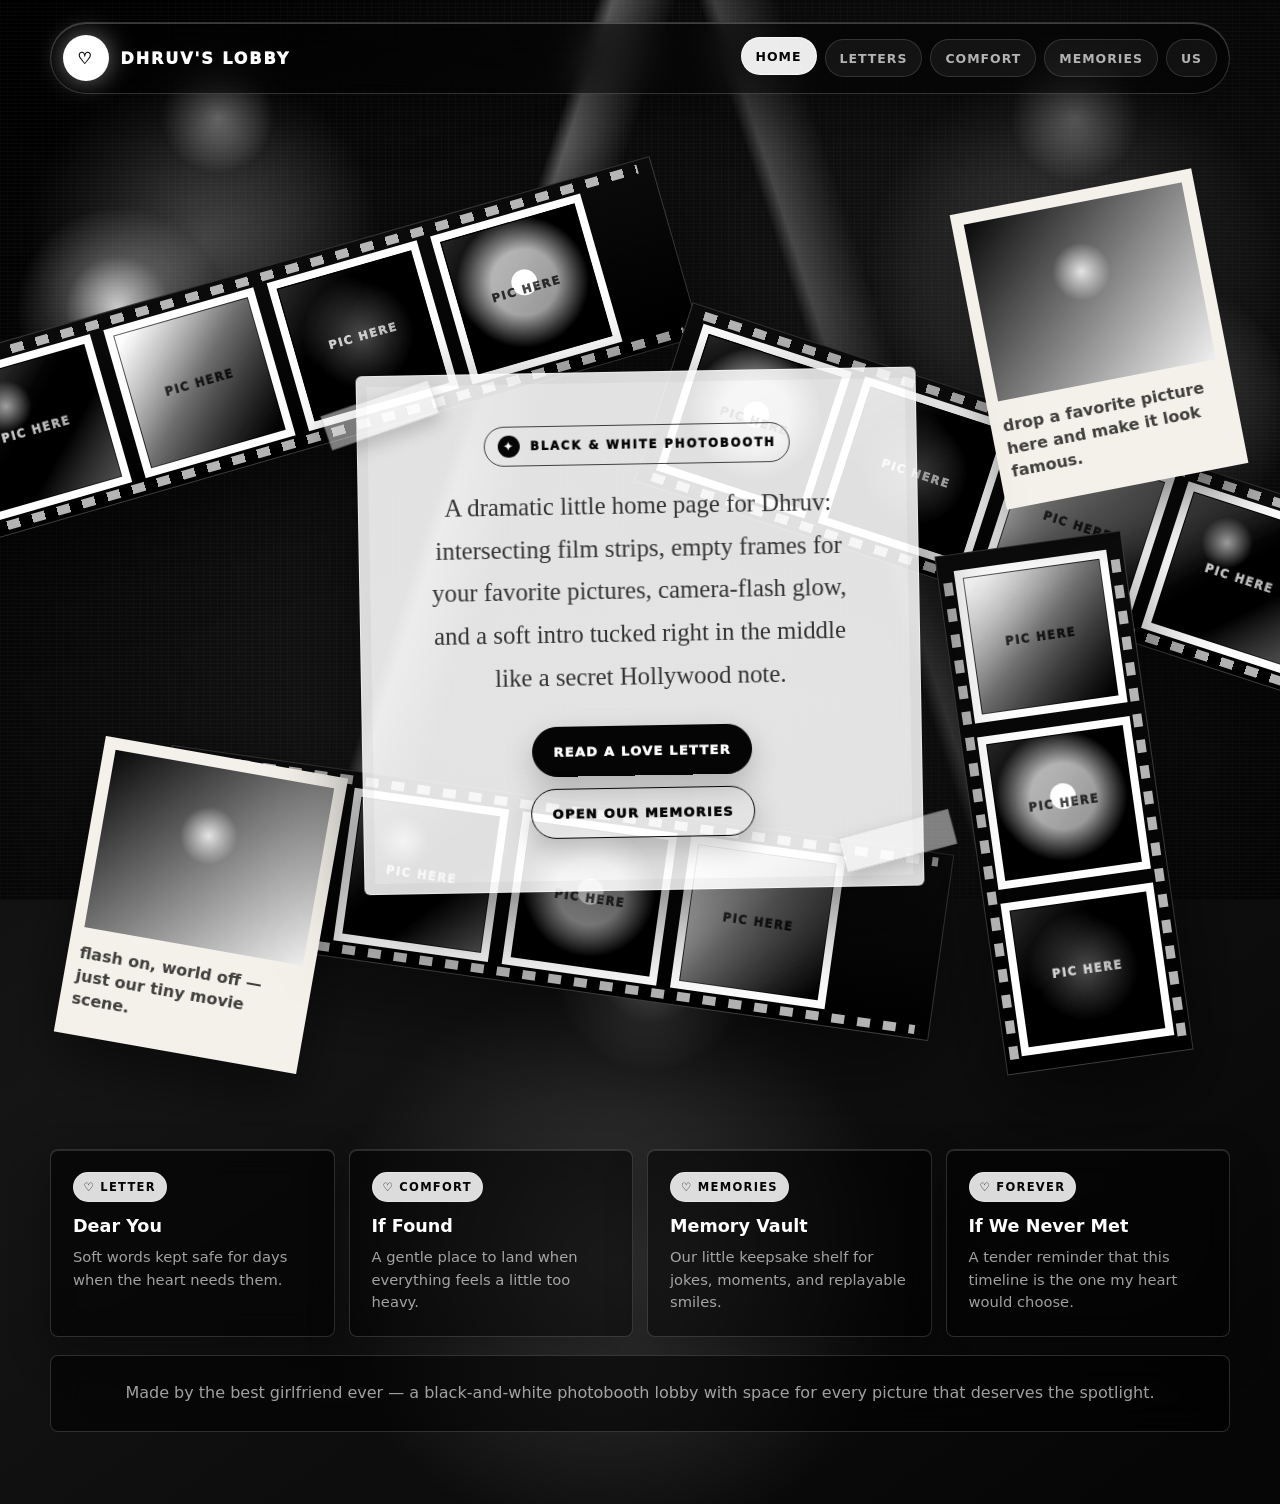
==== commit a59948ac: "Revamp home page with photobooth aesthetic" ====
--- a/index.html
+++ b/index.html
@@ -7,37 +7,37 @@
 
 <style>
 :root {
-  --cream: #fff8f1;
-  --blush: #ffd8e6;
-  --rose: #ff8db3;
-  --berry: #c94f7c;
-  --peach: #ffc7a8;
-  --lavender: #d9c6ff;
-  --cocoa: #593441;
-  --soft: rgba(89, 52, 65, .72);
-  --card: rgba(255, 255, 255, .72);
-  --line: rgba(255, 141, 179, .26);
-  --shadow: 0 24px 70px rgba(201, 79, 124, .18);
+  --black: #050505;
+  --charcoal: #121212;
+  --ink: #1b1b1b;
+  --paper: #f4f1ea;
+  --white: #ffffff;
+  --silver: #cfcfcf;
+  --smoke: rgba(255, 255, 255, .72);
+  --muted: rgba(255, 255, 255, .62);
+  --glass: rgba(10, 10, 10, .62);
+  --line: rgba(255, 255, 255, .18);
+  --shadow: 0 32px 90px rgba(0, 0, 0, .58);
 }
 
 * { box-sizing: border-box; }
 
 html {
   scroll-behavior: smooth;
-  background: var(--cream);
+  background: var(--black);
 }
 
 body {
   min-height: 100vh;
   margin: 0;
   overflow-x: hidden;
-  color: var(--cocoa);
+  color: var(--white);
   font-family: "Trebuchet MS", "Segoe UI", system-ui, sans-serif;
   background:
-    radial-gradient(circle at 12% 16%, rgba(255, 216, 230, .95), transparent 24rem),
-    radial-gradient(circle at 86% 12%, rgba(217, 198, 255, .72), transparent 22rem),
-    radial-gradient(circle at 72% 82%, rgba(255, 199, 168, .72), transparent 24rem),
-    linear-gradient(145deg, #fff8f1 0%, #fff0f6 52%, #fff7fb 100%);
+    radial-gradient(circle at 16% 16%, rgba(255, 255, 255, .28), transparent 11rem),
+    radial-gradient(circle at 84% 18%, rgba(255, 255, 255, .22), transparent 13rem),
+    radial-gradient(circle at 48% 84%, rgba(255, 255, 255, .18), transparent 18rem),
+    linear-gradient(145deg, #020202 0%, #151515 46%, #050505 100%);
 }
 
 body::before,
@@ -50,49 +50,32 @@
 
 body::before {
   z-index: 0;
-  background-image:
-    radial-gradient(circle, rgba(255, 141, 179, .28) 0 2px, transparent 2.6px),
-    radial-gradient(circle, rgba(255, 199, 168, .32) 0 1.5px, transparent 2.4px);
-  background-size: 86px 86px, 132px 132px;
-  background-position: 0 0, 42px 28px;
-  mask-image: linear-gradient(to bottom, #000 0 72%, transparent 100%);
-  opacity: .72;
+  background:
+    linear-gradient(108deg, transparent 0 38%, rgba(255,255,255,.58) 39%, transparent 43%),
+    linear-gradient(72deg, transparent 0 63%, rgba(255,255,255,.38) 64%, transparent 68%),
+    radial-gradient(circle at 17% 13%, rgba(255,255,255,.9), transparent 3.5rem),
+    radial-gradient(circle at 84% 13%, rgba(255,255,255,.72), transparent 4rem),
+    repeating-linear-gradient(90deg, rgba(255,255,255,.035) 0 1px, transparent 1px 7px);
+  mix-blend-mode: screen;
+  opacity: .58;
 }
 
 body::after {
   z-index: 1;
   background:
-    linear-gradient(115deg, transparent 0 44%, rgba(255, 255, 255, .55) 45% 46%, transparent 48%),
-    radial-gradient(circle at 42% 28%, rgba(255, 255, 255, .62), transparent 24rem);
-  opacity: .62;
+    repeating-linear-gradient(0deg, rgba(255,255,255,.035) 0 1px, transparent 1px 4px),
+    radial-gradient(circle at center, transparent 0 54%, rgba(0,0,0,.72) 100%);
+  opacity: .84;
 }
 
 a { color: inherit; text-decoration: none; }
 
-.floating-heart {
-  position: fixed;
-  z-index: 1;
-  display: grid;
-  place-items: center;
-  width: clamp(56px, 8vw, 98px);
-  aspect-ratio: 1;
-  border-radius: 999px;
-  color: rgba(201, 79, 124, .55);
-  font-size: clamp(1.8rem, 4vw, 3.2rem);
-  background: rgba(255, 255, 255, .38);
-  box-shadow: 0 18px 50px rgba(255, 141, 179, .16);
-  backdrop-filter: blur(12px);
-  pointer-events: none;
-}
-
-.floating-heart.one { left: 5vw; top: 22vh; transform: rotate(-12deg); }
-.floating-heart.two { right: 6vw; top: 13vh; transform: rotate(14deg); }
-.floating-heart.three { right: 14vw; bottom: 9vh; transform: rotate(-6deg); }
+.floating-heart { display: none; }
 
 .page {
   position: relative;
   z-index: 3;
-  width: min(1120px, calc(100% - 32px));
+  width: min(1180px, calc(100% - 32px));
   margin: 0 auto;
   padding: 22px 0 72px;
 }
@@ -102,11 +85,12 @@
   align-items: center;
   justify-content: space-between;
   gap: 18px;
-  padding: 14px;
+  padding: 12px;
   border: 1px solid var(--line);
-  border-radius: 30px;
-  background: rgba(255, 255, 255, .62);
-  box-shadow: var(--shadow), inset 0 1px 0 rgba(255,255,255,.9);
+  border-radius: 999px;
+  color: var(--white);
+  background: rgba(0, 0, 0, .54);
+  box-shadow: 0 18px 52px rgba(0, 0, 0, .38), inset 0 1px 0 rgba(255,255,255,.22);
   backdrop-filter: blur(20px);
 }
 
@@ -115,19 +99,21 @@
   align-items: center;
   gap: 12px;
   min-width: max-content;
-  font-weight: 900;
-  letter-spacing: .2px;
+  font-weight: 950;
+  letter-spacing: .12em;
+  text-transform: uppercase;
 }
 
 .logo-badge {
   display: grid;
   place-items: center;
-  width: 48px;
-  height: 48px;
-  border-radius: 18px;
-  color: white;
-  background: linear-gradient(135deg, var(--rose), var(--peach));
-  box-shadow: 0 12px 28px rgba(255, 141, 179, .34);
+  width: 46px;
+  height: 46px;
+  border: 1px solid rgba(255,255,255,.55);
+  border-radius: 50%;
+  color: var(--black);
+  background: var(--white);
+  box-shadow: 0 0 26px rgba(255, 255, 255, .46);
 }
 
 .nav-pills {
@@ -141,208 +127,300 @@
   display: inline-flex;
   align-items: center;
   min-height: 38px;
-  padding: 0 13px;
-  border: 1px solid rgba(255, 141, 179, .18);
+  padding: 0 14px;
+  border: 1px solid rgba(255, 255, 255, .14);
   border-radius: 999px;
-  color: var(--soft);
-  font-size: .84rem;
-  font-weight: 800;
-  background: rgba(255,255,255,.48);
+  color: rgba(255,255,255,.68);
+  font-size: .78rem;
+  font-weight: 900;
+  letter-spacing: .08em;
+  text-transform: uppercase;
+  background: rgba(255,255,255,.05);
   transition: transform .22s ease, color .22s ease, border-color .22s ease, background .22s ease;
 }
 
 .nav-pills a:hover,
 .nav-pills a.active {
   transform: translateY(-2px);
-  color: var(--berry);
-  border-color: rgba(255, 141, 179, .48);
-  background: rgba(255, 216, 230, .72);
+  color: var(--black);
+  border-color: rgba(255, 255, 255, .72);
+  background: rgba(255,255,255,.92);
 }
 
 .hero {
+  position: relative;
+  min-height: calc(100vh - 106px);
   display: grid;
-  grid-template-columns: minmax(0, 1fr) minmax(320px, .84fr);
-  gap: clamp(28px, 5vw, 70px);
-  align-items: center;
-  min-height: calc(100vh - 106px);
-  padding: clamp(48px, 7vw, 92px) 0 42px;
-}
+  place-items: center;
+  padding: clamp(42px, 6vw, 82px) 0 50px;
+}
+
+.photo-stage {
+  position: relative;
+  width: 100%;
+  min-height: clamp(720px, 78vw, 920px);
+  isolation: isolate;
+}
+
+.flash {
+  position: absolute;
+  border-radius: 50%;
+  background: radial-gradient(circle, rgba(255,255,255,.92), rgba(255,255,255,.22) 34%, transparent 66%);
+  filter: blur(.2px);
+  mix-blend-mode: screen;
+  pointer-events: none;
+}
+
+.flash.one { width: 220px; height: 220px; left: -42px; top: 28px; }
+.flash.two { width: 280px; height: 280px; right: -72px; top: 98px; opacity: .76; }
+.flash.three { width: 210px; height: 210px; left: 42%; bottom: 12px; opacity: .56; }
+
+.copy-stack {
+  position: absolute;
+  z-index: 8;
+  left: 50%;
+  top: 50%;
+  width: min(560px, calc(100% - 34px));
+  transform: translate(-50%, -50%) rotate(-1deg);
+  padding: clamp(28px, 5vw, 52px);
+  border: 1px solid rgba(255,255,255,.32);
+  border-radius: 6px;
+  color: var(--black);
+  text-align: center;
+  background: rgba(255, 255, 255, .88);
+  box-shadow: 0 30px 90px rgba(0,0,0,.54), inset 0 0 0 10px rgba(0,0,0,.035);
+}
+
+.copy-stack::before,
+.copy-stack::after {
+  content: "";
+  position: absolute;
+  width: 112px;
+  height: 34px;
+  background: rgba(255,255,255,.48);
+  border: 1px solid rgba(0,0,0,.12);
+  box-shadow: 0 8px 18px rgba(0,0,0,.18);
+}
+
+.copy-stack::before { left: -34px; top: 20px; transform: rotate(-18deg); }
+.copy-stack::after { right: -32px; bottom: 26px; transform: rotate(-14deg); }
 
 .love-note {
   display: inline-flex;
   align-items: center;
   gap: 10px;
-  margin-bottom: 22px;
-  padding: 10px 15px;
-  border: 1px solid rgba(255, 141, 179, .34);
+  margin-bottom: 20px;
+  padding: 8px 13px;
+  border: 1px solid rgba(0, 0, 0, .72);
   border-radius: 999px;
-  color: var(--berry);
-  font-size: .8rem;
-  font-weight: 900;
-  letter-spacing: 1.2px;
-  background: rgba(255, 255, 255, .55);
+  color: var(--black);
+  font-size: .73rem;
+  font-weight: 950;
+  letter-spacing: .16em;
+  text-transform: uppercase;
+  background: transparent;
 }
 
 .love-note::before {
-  content: "♡";
+  content: "✦";
   display: grid;
   place-items: center;
   width: 22px;
   height: 22px;
   border-radius: 50%;
-  color: white;
-  background: var(--rose);
-  box-shadow: 0 8px 20px rgba(255, 141, 179, .28);
-}
-
-h1 {
-  max-width: 820px;
-  margin: 0;
+  color: var(--white);
+  background: var(--black);
+}
+
+h1 { display: none; }
+
+.lede {
+  max-width: 540px;
+  margin: 0 auto;
+  color: rgba(0, 0, 0, .78);
   font-family: Georgia, "Times New Roman", serif;
-  font-size: clamp(3.2rem, 7.5vw, 7.2rem);
-  line-height: .92;
-  letter-spacing: -4px;
-}
-
-h1 span {
-  display: block;
-  color: transparent;
-  background: linear-gradient(90deg, var(--berry), var(--rose) 48%, #b489ff);
-  -webkit-background-clip: text;
-  background-clip: text;
-}
-
-.lede {
-  max-width: 650px;
-  margin: 24px 0 0;
-  color: var(--soft);
-  font-size: clamp(1.04rem, 2vw, 1.24rem);
-  line-height: 1.8;
+  font-size: clamp(1.16rem, 2.3vw, 1.55rem);
+  line-height: 1.72;
 }
 
 .action-row {
   display: flex;
   flex-wrap: wrap;
-  gap: 13px;
-  margin-top: 32px;
+  justify-content: center;
+  gap: 12px;
+  margin-top: 28px;
 }
 
 .action {
   display: inline-flex;
   align-items: center;
   justify-content: center;
-  min-height: 54px;
-  padding: 0 22px;
-  border: 1px solid rgba(255, 141, 179, .36);
+  min-height: 50px;
+  padding: 0 20px;
+  border: 1px solid var(--black);
   border-radius: 999px;
-  color: white;
+  color: var(--white);
+  font-size: .82rem;
   font-weight: 950;
-  background: linear-gradient(135deg, var(--rose), var(--berry));
-  box-shadow: 0 18px 38px rgba(255, 141, 179, .26);
-  transition: transform .22s ease, box-shadow .22s ease;
+  letter-spacing: .09em;
+  text-transform: uppercase;
+  background: var(--black);
+  box-shadow: 0 12px 30px rgba(0, 0, 0, .22);
+  transition: transform .22s ease, box-shadow .22s ease, background .22s ease, color .22s ease;
 }
 
 .action.secondary {
-  color: var(--berry);
-  background: rgba(255,255,255,.62);
-  backdrop-filter: blur(14px);
+  color: var(--black);
+  background: transparent;
 }
 
 .action:hover {
   transform: translateY(-4px);
-  box-shadow: 0 22px 48px rgba(255, 141, 179, .32);
-}
-
-.scrapbook {
+  box-shadow: 0 18px 40px rgba(0, 0, 0, .32);
+}
+
+.film-strip {
+  position: absolute;
+  z-index: 3;
+  display: grid;
+  grid-auto-flow: column;
+  grid-auto-columns: 156px;
+  gap: 14px;
+  padding: 16px;
+  border: 1px solid rgba(255,255,255,.2);
+  background: linear-gradient(180deg, #0b0b0b, #000);
+  box-shadow: var(--shadow);
+}
+
+.film-strip.vertical {
+  grid-auto-flow: row;
+  grid-auto-rows: 154px;
+  grid-auto-columns: auto;
+  width: 188px;
+}
+
+.film-strip::before,
+.film-strip::after {
+  content: "";
+  position: absolute;
+  background-image: repeating-linear-gradient(90deg, rgba(255,255,255,.8) 0 13px, transparent 13px 26px);
+  opacity: .88;
+}
+
+.film-strip:not(.vertical)::before,
+.film-strip:not(.vertical)::after {
+  left: 14px;
+  right: 14px;
+  height: 9px;
+}
+
+.film-strip:not(.vertical)::before { top: 4px; }
+.film-strip:not(.vertical)::after { bottom: 4px; }
+
+.film-strip.vertical::before,
+.film-strip.vertical::after {
+  top: 14px;
+  bottom: 14px;
+  width: 9px;
+  background-image: repeating-linear-gradient(0deg, rgba(255,255,255,.8) 0 13px, transparent 13px 26px);
+}
+
+.film-strip.vertical::before { left: 4px; }
+.film-strip.vertical::after { right: 4px; }
+
+.film-strip.diagonal-one {
+  left: -120px;
+  top: 86px;
+  width: 760px;
+  transform: rotate(-16deg);
+}
+
+.film-strip.diagonal-two {
+  right: -136px;
+  top: 238px;
+  width: 720px;
+  transform: rotate(18deg);
+}
+
+.film-strip.diagonal-three {
+  left: 105px;
+  bottom: 104px;
+  width: 790px;
+  transform: rotate(8deg);
+}
+
+.film-strip.vertical-one {
+  right: 72px;
+  bottom: 26px;
+  transform: rotate(-8deg);
+}
+
+.frame {
   position: relative;
-  min-height: 620px;
-}
-
-.polaroid {
+  display: grid;
+  place-items: center;
+  min-height: 154px;
+  padding: 12px;
+  overflow: hidden;
+  border: 8px solid var(--paper);
+  color: rgba(255,255,255,.74);
+  text-align: center;
+  font-size: .72rem;
+  font-weight: 950;
+  letter-spacing: .13em;
+  text-transform: uppercase;
+  background:
+    radial-gradient(circle at 34% 28%, rgba(255,255,255,.55), transparent 19%),
+    linear-gradient(135deg, #2c2c2c, #060606 62%, #777);
+  filter: grayscale(1) contrast(1.15);
+}
+
+.frame::after {
+  content: "";
   position: absolute;
-  width: min(310px, 74vw);
-  padding: 16px 16px 24px;
-  border: 1px solid rgba(255, 141, 179, .2);
-  border-radius: 26px;
-  background: rgba(255, 255, 255, .78);
-  box-shadow: var(--shadow);
-  backdrop-filter: blur(16px);
-}
-
-.polaroid::before {
+  inset: 0;
+  border: 1px solid rgba(0,0,0,.55);
+  background: linear-gradient(135deg, rgba(255,255,255,.18), transparent 38%, rgba(0,0,0,.28));
+  pointer-events: none;
+}
+
+.frame.alt { background: linear-gradient(135deg, #f7f7f7, #777 48%, #111); color: rgba(0,0,0,.68); }
+.frame.dark { background: radial-gradient(circle, #555, #070707 62%); }
+.frame.flashy { background: radial-gradient(circle at 50% 45%, #fff 0 12%, #aaa 13% 32%, #050505 66%); color: rgba(0,0,0,.68); }
+
+.polaroid-note {
+  position: absolute;
+  z-index: 6;
+  width: min(246px, 52vw);
+  padding: 12px 12px 24px;
+  color: var(--black);
+  background: var(--paper);
+  box-shadow: 0 24px 56px rgba(0,0,0,.5);
+}
+
+.polaroid-note::before {
   content: "";
   display: block;
-  height: 220px;
-  border-radius: 20px;
-  background: var(--photo, linear-gradient(135deg, var(--blush), var(--peach)));
-  box-shadow: inset 0 0 0 1px rgba(255,255,255,.42);
-}
-
-.polaroid p {
-  margin: 14px 4px 0;
-  color: var(--soft);
-  line-height: 1.55;
-  font-weight: 800;
-}
-
-.polaroid.main {
-  right: 32px;
-  top: 22px;
-  transform: rotate(5deg);
-  --photo:
-    radial-gradient(circle at 28% 34%, rgba(255,255,255,.85) 0 12%, transparent 13%),
-    radial-gradient(circle at 68% 58%, rgba(255,255,255,.7) 0 10%, transparent 11%),
-    linear-gradient(135deg, #ffd8e6, #ffc7a8 58%, #d9c6ff);
-}
-
-.polaroid.small {
-  left: 8px;
-  top: 146px;
-  width: min(250px, 68vw);
-  transform: rotate(-8deg);
-  --photo:
-    radial-gradient(circle at 50% 46%, rgba(255, 141, 179, .34), transparent 24%),
-    linear-gradient(135deg, #fff0f6, #ffd8e6);
-}
-
-.polaroid.tiny {
-  right: 96px;
-  bottom: 34px;
-  width: min(235px, 64vw);
-  transform: rotate(-4deg);
-  --photo:
-    radial-gradient(circle at 50% 50%, rgba(255,255,255,.78), transparent 23%),
-    linear-gradient(135deg, #ffe5cf, #ffd8e6);
-}
-
-.ribbon-card {
-  position: absolute;
-  left: 68px;
-  bottom: 112px;
-  width: min(310px, 76vw);
-  padding: 24px;
-  border: 1px solid rgba(255, 141, 179, .24);
-  border-radius: 28px;
-  background: rgba(255, 255, 255, .72);
-  box-shadow: 0 22px 54px rgba(201, 79, 124, .16);
-  backdrop-filter: blur(18px);
-}
-
-.ribbon-card h2,
-.ribbon-card p { margin-top: 0; }
-.ribbon-card h2 {
-  margin-bottom: 12px;
-  font-family: Georgia, "Times New Roman", serif;
-  font-size: 2rem;
-  color: var(--berry);
-}
-.ribbon-card p {
-  margin-bottom: 0;
-  color: var(--soft);
-  line-height: 1.65;
-}
+  height: 180px;
+  margin-bottom: 14px;
+  background:
+    radial-gradient(circle at 48% 38%, rgba(255,255,255,.82), transparent 18%),
+    linear-gradient(135deg, #090909, #777 48%, #efefef);
+  filter: grayscale(1);
+}
+
+.polaroid-note p {
+  margin: 0;
+  color: rgba(0,0,0,.74);
+  font-weight: 900;
+  line-height: 1.45;
+}
+
+.polaroid-note.one { left: 28px; bottom: 36px; transform: rotate(10deg); }
+.polaroid-note.two { right: 8px; top: 18px; transform: rotate(-11deg); }
 
 .room-grid {
+  position: relative;
   display: grid;
   grid-template-columns: repeat(4, minmax(0, 1fr));
   gap: 14px;
@@ -352,37 +430,42 @@
 .room-card {
   min-height: 178px;
   padding: 22px;
-  border: 1px solid rgba(255, 141, 179, .22);
-  border-radius: 30px;
-  background: rgba(255, 255, 255, .62);
-  box-shadow: inset 0 1px 0 rgba(255,255,255,.78), 0 16px 40px rgba(201, 79, 124, .1);
+  border: 1px solid rgba(255, 255, 255, .16);
+  border-radius: 8px;
+  background: rgba(0, 0, 0, .54);
+  box-shadow: inset 0 1px 0 rgba(255,255,255,.14), 0 16px 42px rgba(0, 0, 0, .32);
+  backdrop-filter: blur(14px);
   transition: transform .22s ease, border-color .22s ease, background .22s ease;
 }
 
 .room-card:hover {
   transform: translateY(-5px) rotate(-1deg);
-  border-color: rgba(255, 141, 179, .48);
-  background: rgba(255, 248, 251, .86);
+  border-color: rgba(255, 255, 255, .58);
+  background: rgba(255, 255, 255, .1);
 }
 
 .room-card b {
   display: inline-flex;
   margin-bottom: 14px;
   padding: 7px 10px;
+  border: 1px solid rgba(255,255,255,.28);
   border-radius: 999px;
-  color: var(--berry);
-  font-size: .78rem;
-  background: rgba(255, 216, 230, .72);
+  color: var(--black);
+  font-size: .72rem;
+  letter-spacing: .11em;
+  text-transform: uppercase;
+  background: rgba(255, 255, 255, .86);
 }
 
 .room-card strong {
   display: block;
   margin-bottom: 10px;
+  color: var(--white);
   font-size: 1.1rem;
 }
 
 .room-card span {
-  color: var(--soft);
+  color: var(--muted);
   font-size: .92rem;
   line-height: 1.55;
 }
@@ -390,11 +473,11 @@
 .footer-note {
   margin: 18px auto 0;
   padding: 24px;
-  border: 1px solid rgba(255, 141, 179, .22);
-  border-radius: 30px;
-  color: var(--soft);
+  border: 1px solid rgba(255, 255, 255, .16);
+  border-radius: 8px;
+  color: var(--muted);
   text-align: center;
-  background: rgba(255, 255, 255, .62);
+  background: rgba(0, 0, 0, .54);
   backdrop-filter: blur(16px);
 }
 
@@ -404,13 +487,14 @@
 }
 
 @media (max-width: 980px) {
-  .navbar { align-items: flex-start; flex-direction: column; }
+  .navbar { align-items: flex-start; flex-direction: column; border-radius: 24px; }
   .nav-pills { justify-content: flex-start; }
-  .hero { grid-template-columns: 1fr; min-height: auto; }
-  .scrapbook { min-height: 720px; }
-  .polaroid.main { right: 8%; }
-  .polaroid.small { left: 4%; }
-  .ribbon-card { left: 10%; }
+  .photo-stage { min-height: 940px; }
+  .film-strip.diagonal-one { left: -190px; top: 92px; }
+  .film-strip.diagonal-two { right: -230px; top: 310px; }
+  .film-strip.diagonal-three { left: -120px; bottom: 120px; }
+  .film-strip.vertical-one { right: 0; bottom: 42px; }
+  .polaroid-note.two { right: 24px; top: 18px; }
   .room-grid { grid-template-columns: repeat(2, minmax(0, 1fr)); }
 }
 
@@ -418,18 +502,16 @@
   .page { width: min(100% - 22px, 1120px); padding-top: 12px; }
   .navbar { border-radius: 22px; }
   .nav-pills a { width: 100%; justify-content: center; }
-  h1 { letter-spacing: -3px; }
-  .scrapbook { min-height: auto; display: grid; gap: 16px; }
-  .polaroid,
-  .polaroid.main,
-  .polaroid.small,
-  .polaroid.tiny,
-  .ribbon-card {
-    position: relative;
-    inset: auto;
-    width: 100%;
-    transform: none;
-  }
+  .photo-stage { min-height: 1180px; overflow: hidden; }
+  .copy-stack { top: 46%; padding: 28px 20px; }
+  .film-strip { grid-auto-columns: 132px; }
+  .film-strip.diagonal-one { left: -260px; top: 116px; }
+  .film-strip.diagonal-two { right: -340px; top: 386px; }
+  .film-strip.diagonal-three { left: -228px; bottom: 184px; }
+  .film-strip.vertical-one { right: -18px; bottom: 18px; }
+  .polaroid-note { width: min(210px, 64vw); }
+  .polaroid-note.one { left: 8px; bottom: 74px; }
+  .polaroid-note.two { right: 8px; top: 18px; }
   .room-grid { grid-template-columns: 1fr; }
 }
 </style>
@@ -444,7 +526,7 @@
   <header class="navbar">
     <a class="logo" href="index.html" aria-label="Dhruv's Little Lobby home">
       <span class="logo-badge">♡</span>
-      <span>Dhruv's Little Lobby</span>
+      <span>Dhruv's Lobby</span>
     </a>
     <nav class="nav-pills" aria-label="Main navigation">
       <a class="active" href="index.html">Home</a>
@@ -455,35 +537,59 @@
     </nav>
   </header>
 
-  <section class="hero" aria-labelledby="hero-title">
-    <div class="copy-stack">
-      <div class="love-note">made with extra love</div>
-      <h1 id="hero-title">A soft little corner <span>made only for us.</span></h1>
-      <p class="lede">
-        You were right — this should feel warm, cute, personal, and loved. So the home page is back to soft colors,
-        tiny hearts, scrapbook cards, cozy notes, and rooms that feel like sweet memories instead of a dashboard.
-      </p>
-      <div class="action-row">
-        <a class="action" href="dear-you.html">Read a love letter</a>
-        <a class="action secondary" href="memory-vault.html">Open our memories</a>
+  <section class="hero" aria-label="Hollywood photobooth love collage">
+    <div class="photo-stage">
+      <span class="flash one" aria-hidden="true"></span>
+      <span class="flash two" aria-hidden="true"></span>
+      <span class="flash three" aria-hidden="true"></span>
+
+      <div class="film-strip diagonal-one" aria-hidden="true">
+        <span class="frame">pic here</span>
+        <span class="frame alt">pic here</span>
+        <span class="frame dark">pic here</span>
+        <span class="frame flashy">pic here</span>
+      </div>
+
+      <div class="film-strip diagonal-two" aria-hidden="true">
+        <span class="frame flashy">pic here</span>
+        <span class="frame dark">pic here</span>
+        <span class="frame alt">pic here</span>
+        <span class="frame">pic here</span>
+      </div>
+
+      <div class="film-strip diagonal-three" aria-hidden="true">
+        <span class="frame dark">pic here</span>
+        <span class="frame">pic here</span>
+        <span class="frame flashy">pic here</span>
+        <span class="frame alt">pic here</span>
+      </div>
+
+      <div class="film-strip vertical vertical-one" aria-hidden="true">
+        <span class="frame alt">pic here</span>
+        <span class="frame flashy">pic here</span>
+        <span class="frame dark">pic here</span>
+      </div>
+
+      <article class="polaroid-note one">
+        <p>flash on, world off — just our tiny movie scene.</p>
+      </article>
+
+      <article class="polaroid-note two">
+        <p>drop a favorite picture here and make it look famous.</p>
+      </article>
+
+      <div class="copy-stack">
+        <div class="love-note">black & white photobooth</div>
+        <p class="lede">
+          A dramatic little home page for Dhruv: intersecting film strips, empty frames for your favorite pictures,
+          camera-flash glow, and a soft intro tucked right in the middle like a secret Hollywood note.
+        </p>
+        <div class="action-row">
+          <a class="action" href="dear-you.html">Read a love letter</a>
+          <a class="action secondary" href="memory-vault.html">Open our memories</a>
+        </div>
       </div>
     </div>
-
-    <aside class="scrapbook" aria-label="Cute love scrapbook decoration">
-      <article class="polaroid main">
-        <p>our favorite kind of magic: the tiny everyday things ♡</p>
-      </article>
-      <article class="polaroid small">
-        <p>saved hugs, soft words, and all the little smiles</p>
-      </article>
-      <article class="ribbon-card">
-        <h2>No statistics. Just feelings.</h2>
-        <p>This space is meant to feel like a handwritten note, a warm hug, and a cute secret page made for Dhruv.</p>
-      </article>
-      <article class="polaroid tiny">
-        <p>a pocket-sized reminder: you are loved</p>
-      </article>
-    </aside>
   </section>
 
   <section class="room-grid" aria-label="Love rooms">
@@ -510,7 +616,7 @@
   </section>
 
   <section class="footer-note" aria-label="Closing note">
-    <p>Made by the best girlfriend ever — not like a report, not like a control room, just a cute little love site for Dhruv. ♡</p>
+    <p>Made by the best girlfriend ever — a black-and-white photobooth lobby with space for every picture that deserves the spotlight.</p>
   </section>
 </main>
 </body>
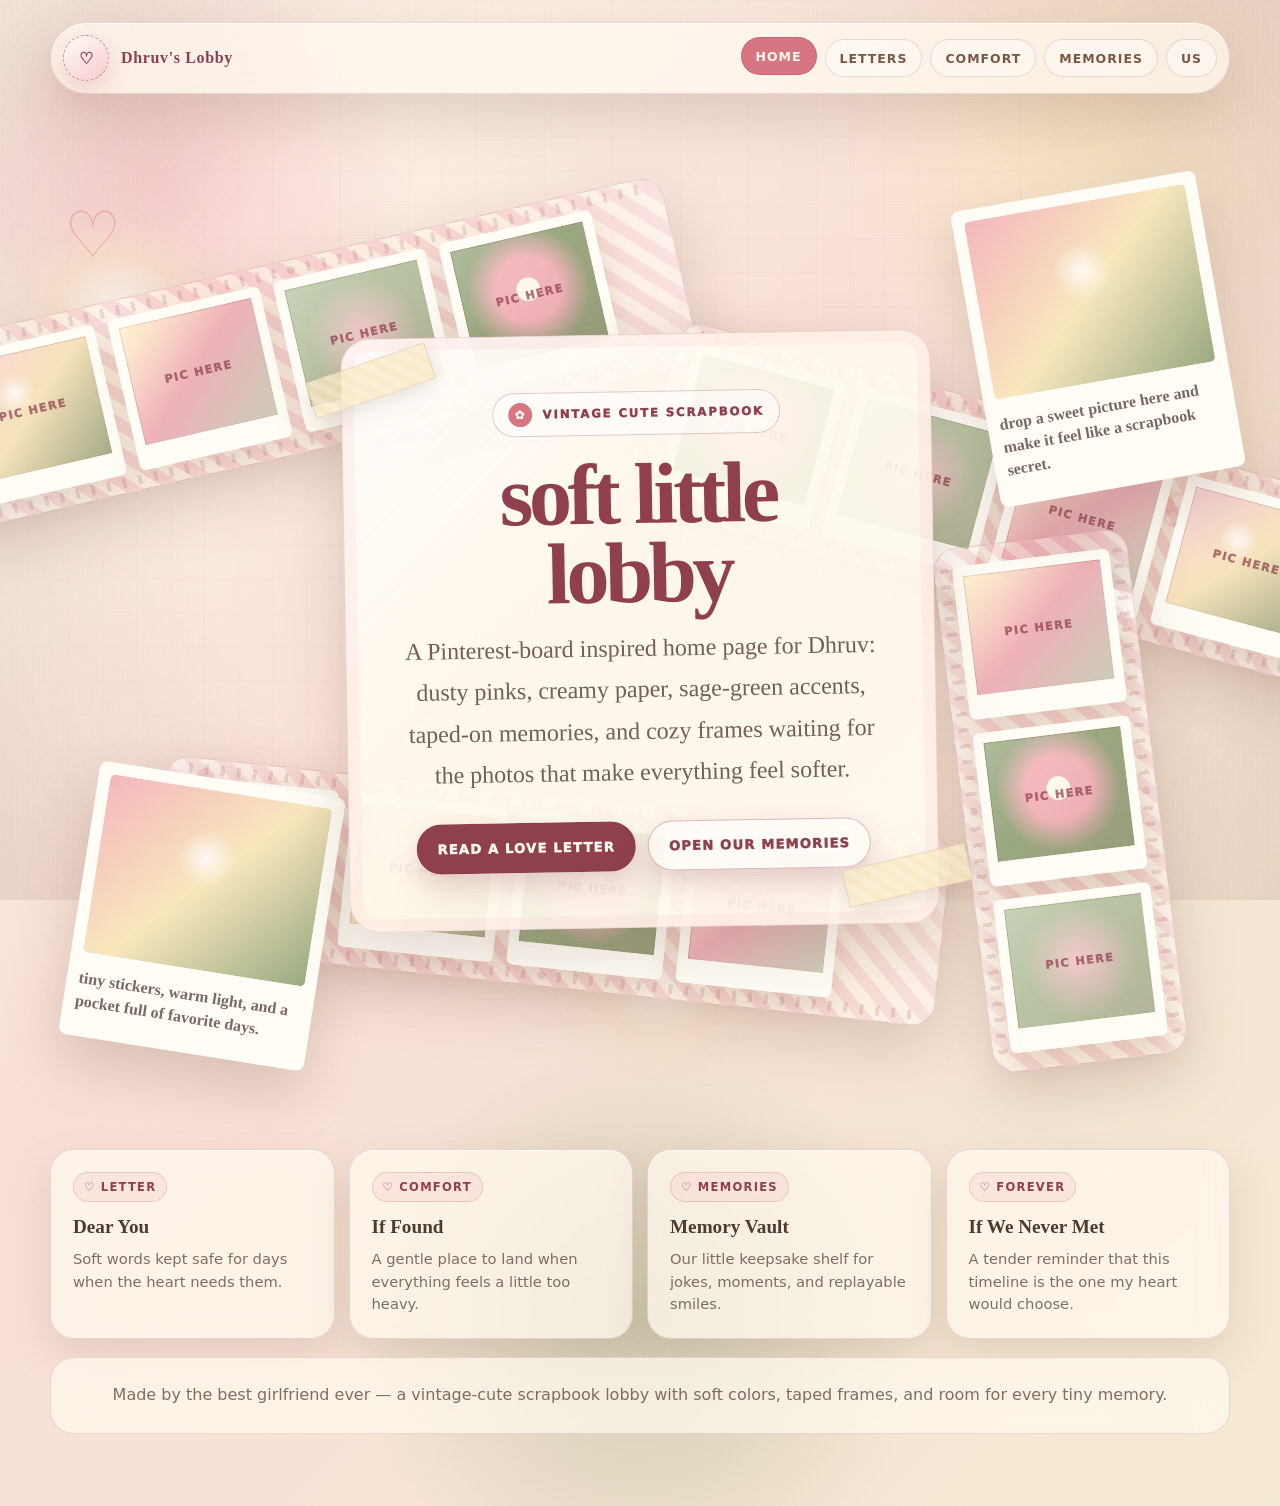
==== commit 07e2f108: "Transform lobby with vintage cute aesthetic" ====
--- a/index.html
+++ b/index.html
@@ -7,37 +7,38 @@
 
 <style>
 :root {
-  --black: #050505;
-  --charcoal: #121212;
-  --ink: #1b1b1b;
-  --paper: #f4f1ea;
-  --white: #ffffff;
-  --silver: #cfcfcf;
-  --smoke: rgba(255, 255, 255, .72);
-  --muted: rgba(255, 255, 255, .62);
-  --glass: rgba(10, 10, 10, .62);
-  --line: rgba(255, 255, 255, .18);
-  --shadow: 0 32px 90px rgba(0, 0, 0, .58);
+  --cream: #fff7ea;
+  --butter: #f8e7bd;
+  --blush: #f4b7bd;
+  --rose: #d87582;
+  --berry: #8f3f4d;
+  --sage: #9aaa82;
+  --moss: #5f6b4d;
+  --ink: #4f3a31;
+  --cocoa: #7a5745;
+  --paper: rgba(255, 250, 239, .9);
+  --lace: rgba(255, 255, 255, .64);
+  --shadow: 0 22px 60px rgba(122, 87, 69, .22);
 }
 
 * { box-sizing: border-box; }
 
 html {
   scroll-behavior: smooth;
-  background: var(--black);
+  background: var(--cream);
 }
 
 body {
   min-height: 100vh;
   margin: 0;
   overflow-x: hidden;
-  color: var(--white);
+  color: var(--ink);
   font-family: "Trebuchet MS", "Segoe UI", system-ui, sans-serif;
   background:
-    radial-gradient(circle at 16% 16%, rgba(255, 255, 255, .28), transparent 11rem),
-    radial-gradient(circle at 84% 18%, rgba(255, 255, 255, .22), transparent 13rem),
-    radial-gradient(circle at 48% 84%, rgba(255, 255, 255, .18), transparent 18rem),
-    linear-gradient(145deg, #020202 0%, #151515 46%, #050505 100%);
+    radial-gradient(circle at 12% 12%, rgba(244, 183, 189, .58), transparent 16rem),
+    radial-gradient(circle at 85% 10%, rgba(248, 231, 189, .72), transparent 17rem),
+    radial-gradient(circle at 50% 88%, rgba(154, 170, 130, .42), transparent 18rem),
+    linear-gradient(135deg, #fff9ee 0%, #f8dfd6 42%, #f5ead2 100%);
 }
 
 body::before,
@@ -50,27 +51,43 @@
 
 body::before {
   z-index: 0;
-  background:
-    linear-gradient(108deg, transparent 0 38%, rgba(255,255,255,.58) 39%, transparent 43%),
-    linear-gradient(72deg, transparent 0 63%, rgba(255,255,255,.38) 64%, transparent 68%),
-    radial-gradient(circle at 17% 13%, rgba(255,255,255,.9), transparent 3.5rem),
-    radial-gradient(circle at 84% 13%, rgba(255,255,255,.72), transparent 4rem),
-    repeating-linear-gradient(90deg, rgba(255,255,255,.035) 0 1px, transparent 1px 7px);
-  mix-blend-mode: screen;
-  opacity: .58;
+  opacity: .34;
+  background-image:
+    linear-gradient(rgba(143, 63, 77, .08) 1px, transparent 1px),
+    linear-gradient(90deg, rgba(143, 63, 77, .08) 1px, transparent 1px);
+  background-size: 34px 34px;
+  mask-image: radial-gradient(circle at center, #000 0 58%, transparent 92%);
 }
 
 body::after {
   z-index: 1;
   background:
-    repeating-linear-gradient(0deg, rgba(255,255,255,.035) 0 1px, transparent 1px 4px),
-    radial-gradient(circle at center, transparent 0 54%, rgba(0,0,0,.72) 100%);
-  opacity: .84;
+    repeating-linear-gradient(90deg, rgba(255,255,255,.16) 0 1px, transparent 1px 5px),
+    radial-gradient(circle at center, transparent 0 58%, rgba(122,87,69,.18) 100%);
+  mix-blend-mode: multiply;
+  opacity: .7;
 }
 
 a { color: inherit; text-decoration: none; }
 
-.floating-heart { display: none; }
+.floating-heart {
+  position: fixed;
+  z-index: 2;
+  pointer-events: none;
+  color: rgba(216, 117, 130, .42);
+  font-size: clamp(2.2rem, 5vw, 4.8rem);
+  filter: drop-shadow(0 10px 18px rgba(143, 63, 77, .16));
+  animation: floaty 8s ease-in-out infinite;
+}
+
+.floating-heart.one { left: 5vw; top: 22vh; }
+.floating-heart.two { right: 7vw; top: 52vh; animation-delay: -2.4s; }
+.floating-heart.three { left: 14vw; bottom: 8vh; animation-delay: -4.2s; }
+
+@keyframes floaty {
+  0%, 100% { transform: translateY(0) rotate(-8deg); }
+  50% { transform: translateY(-20px) rotate(8deg); }
+}
 
 .page {
   position: relative;
@@ -86,12 +103,12 @@
   justify-content: space-between;
   gap: 18px;
   padding: 12px;
-  border: 1px solid var(--line);
+  border: 1px solid rgba(143, 63, 77, .16);
   border-radius: 999px;
-  color: var(--white);
-  background: rgba(0, 0, 0, .54);
-  box-shadow: 0 18px 52px rgba(0, 0, 0, .38), inset 0 1px 0 rgba(255,255,255,.22);
-  backdrop-filter: blur(20px);
+  color: var(--ink);
+  background: rgba(255, 250, 239, .7);
+  box-shadow: var(--shadow), inset 0 1px 0 rgba(255,255,255,.8);
+  backdrop-filter: blur(18px);
 }
 
 .logo {
@@ -99,9 +116,10 @@
   align-items: center;
   gap: 12px;
   min-width: max-content;
-  font-weight: 950;
-  letter-spacing: .12em;
-  text-transform: uppercase;
+  color: var(--berry);
+  font-family: Georgia, "Times New Roman", serif;
+  font-weight: 900;
+  letter-spacing: .04em;
 }
 
 .logo-badge {
@@ -109,11 +127,11 @@
   place-items: center;
   width: 46px;
   height: 46px;
-  border: 1px solid rgba(255,255,255,.55);
+  border: 1px dashed rgba(143, 63, 77, .5);
   border-radius: 50%;
-  color: var(--black);
-  background: var(--white);
-  box-shadow: 0 0 26px rgba(255, 255, 255, .46);
+  color: var(--berry);
+  background: linear-gradient(145deg, #fffdf6, #f7cbd0);
+  box-shadow: 0 10px 24px rgba(216, 117, 130, .26);
 }
 
 .nav-pills {
@@ -128,23 +146,23 @@
   align-items: center;
   min-height: 38px;
   padding: 0 14px;
-  border: 1px solid rgba(255, 255, 255, .14);
+  border: 1px solid rgba(143, 63, 77, .18);
   border-radius: 999px;
-  color: rgba(255,255,255,.68);
+  color: var(--cocoa);
   font-size: .78rem;
   font-weight: 900;
   letter-spacing: .08em;
   text-transform: uppercase;
-  background: rgba(255,255,255,.05);
+  background: rgba(255,255,255,.42);
   transition: transform .22s ease, color .22s ease, border-color .22s ease, background .22s ease;
 }
 
 .nav-pills a:hover,
 .nav-pills a.active {
   transform: translateY(-2px);
-  color: var(--black);
-  border-color: rgba(255, 255, 255, .72);
-  background: rgba(255,255,255,.92);
+  color: #fffaf0;
+  border-color: rgba(143, 63, 77, .3);
+  background: var(--rose);
 }
 
 .hero {
@@ -164,82 +182,93 @@
 
 .flash {
   position: absolute;
-  border-radius: 50%;
-  background: radial-gradient(circle, rgba(255,255,255,.92), rgba(255,255,255,.22) 34%, transparent 66%);
+  border-radius: 999px;
+  background: radial-gradient(circle, rgba(255,255,255,.82), rgba(248,231,189,.36) 40%, transparent 68%);
   filter: blur(.2px);
-  mix-blend-mode: screen;
   pointer-events: none;
 }
 
-.flash.one { width: 220px; height: 220px; left: -42px; top: 28px; }
-.flash.two { width: 280px; height: 280px; right: -72px; top: 98px; opacity: .76; }
-.flash.three { width: 210px; height: 210px; left: 42%; bottom: 12px; opacity: .56; }
+.flash.one { width: 230px; height: 230px; left: -46px; top: 34px; }
+.flash.two { width: 290px; height: 290px; right: -74px; top: 98px; opacity: .86; }
+.flash.three { width: 230px; height: 230px; left: 42%; bottom: 4px; opacity: .66; }
 
 .copy-stack {
   position: absolute;
   z-index: 8;
   left: 50%;
   top: 50%;
-  width: min(560px, calc(100% - 34px));
+  width: min(590px, calc(100% - 34px));
   transform: translate(-50%, -50%) rotate(-1deg);
-  padding: clamp(28px, 5vw, 52px);
-  border: 1px solid rgba(255,255,255,.32);
-  border-radius: 6px;
-  color: var(--black);
+  padding: clamp(30px, 5vw, 56px);
+  border: 1px solid rgba(143, 63, 77, .18);
+  border-radius: 30px;
+  color: var(--ink);
   text-align: center;
-  background: rgba(255, 255, 255, .88);
-  box-shadow: 0 30px 90px rgba(0,0,0,.54), inset 0 0 0 10px rgba(0,0,0,.035);
+  background:
+    linear-gradient(135deg, rgba(255,255,255,.72), transparent 40%),
+    var(--paper);
+  box-shadow: var(--shadow), inset 0 0 0 12px rgba(244, 183, 189, .16);
 }
 
 .copy-stack::before,
 .copy-stack::after {
   content: "";
   position: absolute;
-  width: 112px;
-  height: 34px;
-  background: rgba(255,255,255,.48);
-  border: 1px solid rgba(0,0,0,.12);
-  box-shadow: 0 8px 18px rgba(0,0,0,.18);
-}
-
-.copy-stack::before { left: -34px; top: 20px; transform: rotate(-18deg); }
-.copy-stack::after { right: -32px; bottom: 26px; transform: rotate(-14deg); }
+  width: 124px;
+  height: 36px;
+  background:
+    linear-gradient(45deg, rgba(255,255,255,.2) 25%, transparent 25% 50%, rgba(255,255,255,.2) 50% 75%, transparent 75%),
+    rgba(248, 231, 189, .74);
+  background-size: 18px 18px;
+  border: 1px solid rgba(143, 63, 77, .14);
+  box-shadow: 0 8px 18px rgba(122,87,69,.14);
+}
+
+.copy-stack::before { left: -34px; top: 22px; transform: rotate(-18deg); }
+.copy-stack::after { right: -32px; bottom: 28px; transform: rotate(-12deg); }
 
 .love-note {
   display: inline-flex;
   align-items: center;
   gap: 10px;
   margin-bottom: 20px;
-  padding: 8px 13px;
-  border: 1px solid rgba(0, 0, 0, .72);
+  padding: 9px 15px;
+  border: 1px solid rgba(143, 63, 77, .26);
   border-radius: 999px;
-  color: var(--black);
+  color: var(--berry);
   font-size: .73rem;
   font-weight: 950;
   letter-spacing: .16em;
   text-transform: uppercase;
-  background: transparent;
+  background: rgba(255, 255, 255, .46);
 }
 
 .love-note::before {
-  content: "✦";
+  content: "✿";
   display: grid;
   place-items: center;
-  width: 22px;
-  height: 22px;
+  width: 24px;
+  height: 24px;
   border-radius: 50%;
-  color: var(--white);
-  background: var(--black);
-}
-
-h1 { display: none; }
+  color: #fffaf0;
+  background: var(--rose);
+}
+
+h1 {
+  margin: 0 0 14px;
+  color: var(--berry);
+  font-family: Georgia, "Times New Roman", serif;
+  font-size: clamp(2.6rem, 8vw, 5.4rem);
+  line-height: .92;
+  letter-spacing: -.05em;
+}
 
 .lede {
   max-width: 540px;
   margin: 0 auto;
-  color: rgba(0, 0, 0, .78);
+  color: rgba(79, 58, 49, .8);
   font-family: Georgia, "Times New Roman", serif;
-  font-size: clamp(1.16rem, 2.3vw, 1.55rem);
+  font-size: clamp(1.14rem, 2.3vw, 1.5rem);
   line-height: 1.72;
 }
 
@@ -257,26 +286,26 @@
   justify-content: center;
   min-height: 50px;
   padding: 0 20px;
-  border: 1px solid var(--black);
+  border: 1px solid rgba(143, 63, 77, .34);
   border-radius: 999px;
-  color: var(--white);
+  color: #fffaf0;
   font-size: .82rem;
   font-weight: 950;
   letter-spacing: .09em;
   text-transform: uppercase;
-  background: var(--black);
-  box-shadow: 0 12px 30px rgba(0, 0, 0, .22);
+  background: var(--berry);
+  box-shadow: 0 12px 28px rgba(143, 63, 77, .24);
   transition: transform .22s ease, box-shadow .22s ease, background .22s ease, color .22s ease;
 }
 
 .action.secondary {
-  color: var(--black);
-  background: transparent;
+  color: var(--berry);
+  background: rgba(255,255,255,.48);
 }
 
 .action:hover {
-  transform: translateY(-4px);
-  box-shadow: 0 18px 40px rgba(0, 0, 0, .32);
+  transform: translateY(-4px) rotate(-1deg);
+  box-shadow: 0 18px 40px rgba(143, 63, 77, .3);
 }
 
 .film-strip {
@@ -286,9 +315,12 @@
   grid-auto-flow: column;
   grid-auto-columns: 156px;
   gap: 14px;
-  padding: 16px;
-  border: 1px solid rgba(255,255,255,.2);
-  background: linear-gradient(180deg, #0b0b0b, #000);
+  padding: 18px;
+  border: 1px solid rgba(143, 63, 77, .16);
+  border-radius: 24px;
+  background:
+    linear-gradient(90deg, rgba(255,255,255,.4), transparent 22% 78%, rgba(255,255,255,.32)),
+    repeating-linear-gradient(45deg, rgba(244,183,189,.38) 0 12px, rgba(255,247,234,.42) 12px 24px);
   box-shadow: var(--shadow);
 }
 
@@ -296,63 +328,63 @@
   grid-auto-flow: row;
   grid-auto-rows: 154px;
   grid-auto-columns: auto;
-  width: 188px;
+  width: 196px;
 }
 
 .film-strip::before,
 .film-strip::after {
   content: "";
   position: absolute;
-  background-image: repeating-linear-gradient(90deg, rgba(255,255,255,.8) 0 13px, transparent 13px 26px);
-  opacity: .88;
+  border-radius: 999px;
+  background-image: repeating-radial-gradient(circle, rgba(143,63,77,.3) 0 4px, transparent 4px 16px);
+  opacity: .5;
 }
 
 .film-strip:not(.vertical)::before,
 .film-strip:not(.vertical)::after {
-  left: 14px;
-  right: 14px;
-  height: 9px;
-}
-
-.film-strip:not(.vertical)::before { top: 4px; }
-.film-strip:not(.vertical)::after { bottom: 4px; }
+  left: 18px;
+  right: 18px;
+  height: 10px;
+}
+
+.film-strip:not(.vertical)::before { top: 5px; }
+.film-strip:not(.vertical)::after { bottom: 5px; }
 
 .film-strip.vertical::before,
 .film-strip.vertical::after {
-  top: 14px;
-  bottom: 14px;
-  width: 9px;
-  background-image: repeating-linear-gradient(0deg, rgba(255,255,255,.8) 0 13px, transparent 13px 26px);
-}
-
-.film-strip.vertical::before { left: 4px; }
-.film-strip.vertical::after { right: 4px; }
+  top: 18px;
+  bottom: 18px;
+  width: 10px;
+}
+
+.film-strip.vertical::before { left: 5px; }
+.film-strip.vertical::after { right: 5px; }
 
 .film-strip.diagonal-one {
   left: -120px;
   top: 86px;
   width: 760px;
-  transform: rotate(-16deg);
+  transform: rotate(-13deg);
 }
 
 .film-strip.diagonal-two {
   right: -136px;
   top: 238px;
   width: 720px;
-  transform: rotate(18deg);
+  transform: rotate(15deg);
 }
 
 .film-strip.diagonal-three {
   left: 105px;
   bottom: 104px;
   width: 790px;
-  transform: rotate(8deg);
+  transform: rotate(6deg);
 }
 
 .film-strip.vertical-one {
   right: 72px;
   bottom: 26px;
-  transform: rotate(-8deg);
+  transform: rotate(-7deg);
 }
 
 .frame {
@@ -362,40 +394,43 @@
   min-height: 154px;
   padding: 12px;
   overflow: hidden;
-  border: 8px solid var(--paper);
-  color: rgba(255,255,255,.74);
+  border: 10px solid #fffdf6;
+  border-bottom-width: 24px;
+  border-radius: 6px;
+  color: rgba(143, 63, 77, .72);
   text-align: center;
-  font-size: .72rem;
+  font-size: .7rem;
   font-weight: 950;
   letter-spacing: .13em;
   text-transform: uppercase;
   background:
-    radial-gradient(circle at 34% 28%, rgba(255,255,255,.55), transparent 19%),
-    linear-gradient(135deg, #2c2c2c, #060606 62%, #777);
-  filter: grayscale(1) contrast(1.15);
+    radial-gradient(circle at 40% 34%, rgba(255,255,255,.82), transparent 18%),
+    linear-gradient(135deg, #f7cbd0, #f8e7bd 50%, #aabb91);
+  box-shadow: 0 12px 28px rgba(122, 87, 69, .18);
 }
 
 .frame::after {
   content: "";
   position: absolute;
   inset: 0;
-  border: 1px solid rgba(0,0,0,.55);
-  background: linear-gradient(135deg, rgba(255,255,255,.18), transparent 38%, rgba(0,0,0,.28));
+  border: 1px solid rgba(122,87,69,.16);
+  background: linear-gradient(135deg, rgba(255,255,255,.22), transparent 38%, rgba(143,63,77,.12));
   pointer-events: none;
 }
 
-.frame.alt { background: linear-gradient(135deg, #f7f7f7, #777 48%, #111); color: rgba(0,0,0,.68); }
-.frame.dark { background: radial-gradient(circle, #555, #070707 62%); }
-.frame.flashy { background: radial-gradient(circle at 50% 45%, #fff 0 12%, #aaa 13% 32%, #050505 66%); color: rgba(0,0,0,.68); }
+.frame.alt { background: linear-gradient(135deg, #fff1c8, #f0b2bb 48%, #d6dfc7); }
+.frame.dark { background: radial-gradient(circle, #f7cbd0, #b9c5a4 62%); }
+.frame.flashy { background: radial-gradient(circle at 50% 45%, #fffaf0 0 12%, #f4b7bd 13% 34%, #9aaa82 66%); }
 
 .polaroid-note {
   position: absolute;
   z-index: 6;
-  width: min(246px, 52vw);
+  width: min(248px, 52vw);
   padding: 12px 12px 24px;
-  color: var(--black);
-  background: var(--paper);
-  box-shadow: 0 24px 56px rgba(0,0,0,.5);
+  border-radius: 8px;
+  color: var(--ink);
+  background: #fffdf6;
+  box-shadow: 0 24px 56px rgba(122,87,69,.24);
 }
 
 .polaroid-note::before {
@@ -403,21 +438,22 @@
   display: block;
   height: 180px;
   margin-bottom: 14px;
+  border-radius: 5px;
   background:
     radial-gradient(circle at 48% 38%, rgba(255,255,255,.82), transparent 18%),
-    linear-gradient(135deg, #090909, #777 48%, #efefef);
-  filter: grayscale(1);
+    linear-gradient(135deg, #f4b7bd, #f8e7bd 50%, #9aaa82);
 }
 
 .polaroid-note p {
   margin: 0;
-  color: rgba(0,0,0,.74);
-  font-weight: 900;
+  color: rgba(79,58,49,.76);
+  font-family: Georgia, "Times New Roman", serif;
+  font-weight: 700;
   line-height: 1.45;
 }
 
-.polaroid-note.one { left: 28px; bottom: 36px; transform: rotate(10deg); }
-.polaroid-note.two { right: 8px; top: 18px; transform: rotate(-11deg); }
+.polaroid-note.one { left: 28px; bottom: 36px; transform: rotate(9deg); }
+.polaroid-note.two { right: 8px; top: 18px; transform: rotate(-10deg); }
 
 .room-grid {
   position: relative;
@@ -430,42 +466,43 @@
 .room-card {
   min-height: 178px;
   padding: 22px;
-  border: 1px solid rgba(255, 255, 255, .16);
-  border-radius: 8px;
-  background: rgba(0, 0, 0, .54);
-  box-shadow: inset 0 1px 0 rgba(255,255,255,.14), 0 16px 42px rgba(0, 0, 0, .32);
+  border: 1px solid rgba(143, 63, 77, .16);
+  border-radius: 24px;
+  background: rgba(255, 250, 239, .72);
+  box-shadow: inset 0 1px 0 rgba(255,255,255,.74), 0 16px 42px rgba(122, 87, 69, .16);
   backdrop-filter: blur(14px);
   transition: transform .22s ease, border-color .22s ease, background .22s ease;
 }
 
 .room-card:hover {
   transform: translateY(-5px) rotate(-1deg);
-  border-color: rgba(255, 255, 255, .58);
-  background: rgba(255, 255, 255, .1);
+  border-color: rgba(143, 63, 77, .32);
+  background: rgba(255, 255, 255, .86);
 }
 
 .room-card b {
   display: inline-flex;
   margin-bottom: 14px;
   padding: 7px 10px;
-  border: 1px solid rgba(255,255,255,.28);
+  border: 1px solid rgba(143,63,77,.18);
   border-radius: 999px;
-  color: var(--black);
+  color: var(--berry);
   font-size: .72rem;
   letter-spacing: .11em;
   text-transform: uppercase;
-  background: rgba(255, 255, 255, .86);
+  background: rgba(244, 183, 189, .24);
 }
 
 .room-card strong {
   display: block;
   margin-bottom: 10px;
-  color: var(--white);
-  font-size: 1.1rem;
+  color: var(--ink);
+  font-family: Georgia, "Times New Roman", serif;
+  font-size: 1.2rem;
 }
 
 .room-card span {
-  color: var(--muted);
+  color: rgba(79,58,49,.72);
   font-size: .92rem;
   line-height: 1.55;
 }
@@ -473,11 +510,11 @@
 .footer-note {
   margin: 18px auto 0;
   padding: 24px;
-  border: 1px solid rgba(255, 255, 255, .16);
-  border-radius: 8px;
-  color: var(--muted);
+  border: 1px solid rgba(143, 63, 77, .16);
+  border-radius: 24px;
+  color: rgba(79,58,49,.72);
   text-align: center;
-  background: rgba(0, 0, 0, .54);
+  background: rgba(255, 250, 239, .72);
   backdrop-filter: blur(16px);
 }
 
@@ -504,6 +541,8 @@
   .nav-pills a { width: 100%; justify-content: center; }
   .photo-stage { min-height: 1180px; overflow: hidden; }
   .copy-stack { top: 46%; padding: 28px 20px; }
+  .copy-stack::before { left: 12px; top: -15px; }
+  .copy-stack::after { right: 12px; bottom: -14px; }
   .film-strip { grid-auto-columns: 132px; }
   .film-strip.diagonal-one { left: -260px; top: 116px; }
   .film-strip.diagonal-two { right: -340px; top: 386px; }
@@ -519,7 +558,7 @@
 
 <body>
 <div class="floating-heart one" aria-hidden="true">♡</div>
-<div class="floating-heart two" aria-hidden="true">💕</div>
+<div class="floating-heart two" aria-hidden="true">❀</div>
 <div class="floating-heart three" aria-hidden="true">✿</div>
 
 <main class="page">
@@ -537,7 +576,7 @@
     </nav>
   </header>
 
-  <section class="hero" aria-label="Hollywood photobooth love collage">
+  <section class="hero" aria-label="Vintage scrapbook love collage">
     <div class="photo-stage">
       <span class="flash one" aria-hidden="true"></span>
       <span class="flash two" aria-hidden="true"></span>
@@ -571,18 +610,19 @@
       </div>
 
       <article class="polaroid-note one">
-        <p>flash on, world off — just our tiny movie scene.</p>
+        <p>tiny stickers, warm light, and a pocket full of favorite days.</p>
       </article>
 
       <article class="polaroid-note two">
-        <p>drop a favorite picture here and make it look famous.</p>
+        <p>drop a sweet picture here and make it feel like a scrapbook secret.</p>
       </article>
 
       <div class="copy-stack">
-        <div class="love-note">black & white photobooth</div>
+        <div class="love-note">vintage cute scrapbook</div>
+        <h1>soft little lobby</h1>
         <p class="lede">
-          A dramatic little home page for Dhruv: intersecting film strips, empty frames for your favorite pictures,
-          camera-flash glow, and a soft intro tucked right in the middle like a secret Hollywood note.
+          A Pinterest-board inspired home page for Dhruv: dusty pinks, creamy paper, sage-green accents,
+          taped-on memories, and cozy frames waiting for the photos that make everything feel softer.
         </p>
         <div class="action-row">
           <a class="action" href="dear-you.html">Read a love letter</a>
@@ -616,7 +656,7 @@
   </section>
 
   <section class="footer-note" aria-label="Closing note">
-    <p>Made by the best girlfriend ever — a black-and-white photobooth lobby with space for every picture that deserves the spotlight.</p>
+    <p>Made by the best girlfriend ever — a vintage-cute scrapbook lobby with soft colors, taped frames, and room for every tiny memory.</p>
   </section>
 </main>
 </body>
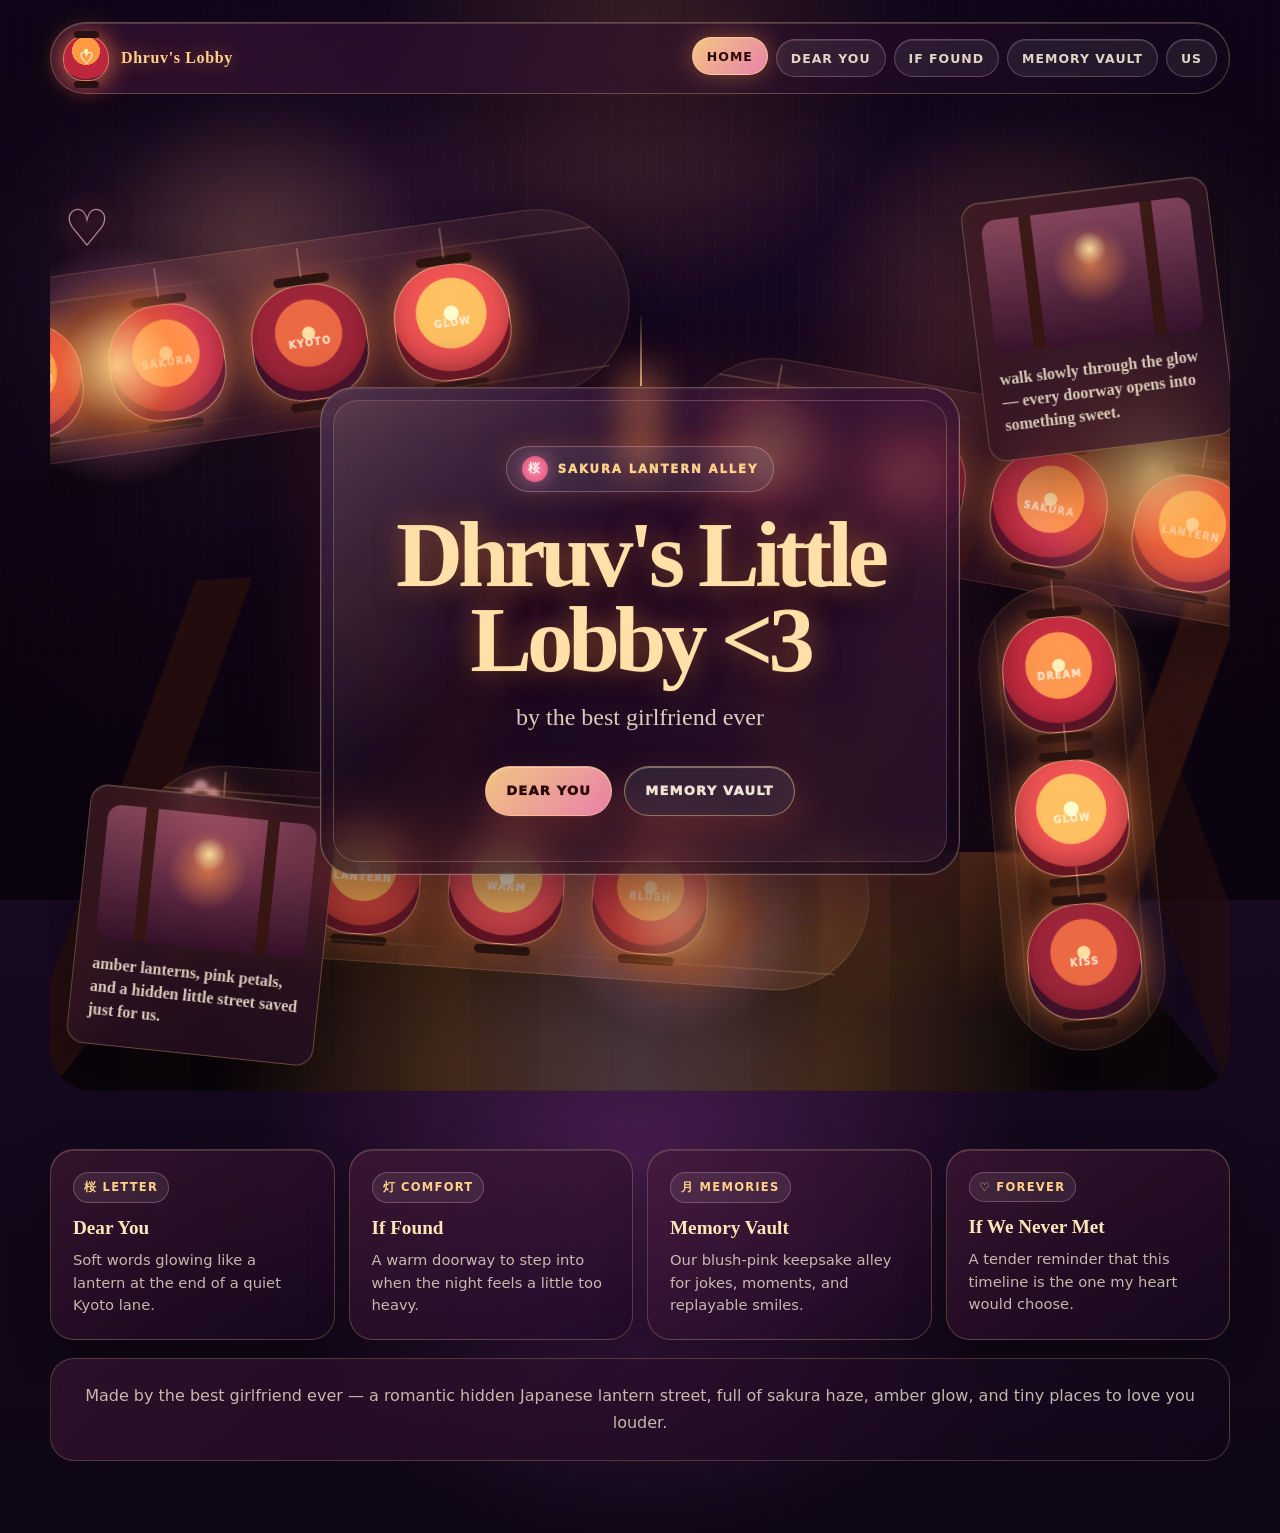
==== commit c94e8e80: "Redesign homepage as sakura lantern alley" ====
--- a/index.html
+++ b/index.html
@@ -3,42 +3,48 @@
 <head>
 <meta charset="UTF-8">
 <meta name="viewport" content="width=device-width, initial-scale=1.0">
-<title>Dhruv's Little Lobby ♡</title>
+<title>Dhruv's Little Lobby &lt;3</title>
 
 <style>
 :root {
-  --cream: #fff7ea;
-  --butter: #f8e7bd;
-  --blush: #f4b7bd;
-  --rose: #d87582;
-  --berry: #8f3f4d;
-  --sage: #9aaa82;
-  --moss: #5f6b4d;
-  --ink: #4f3a31;
-  --cocoa: #7a5745;
-  --paper: rgba(255, 250, 239, .9);
-  --lace: rgba(255, 255, 255, .64);
-  --shadow: 0 22px 60px rgba(122, 87, 69, .22);
+  --night: #18091f;
+  --plum: #2a0f34;
+  --purple: #44204d;
+  --ember: #ff8a3d;
+  --lantern: #ffb35c;
+  --gold: #ffd18a;
+  --blush: #ffc4d6;
+  --sakura: #ff8fb8;
+  --rose: #d94d6f;
+  --wood: #6b321f;
+  --wood-dark: #2b140f;
+  --cream: #fff3dc;
+  --mist: rgba(255, 196, 214, .18);
+  --glass: rgba(54, 18, 55, .5);
+  --glass-light: rgba(255, 220, 196, .13);
+  --line: rgba(255, 204, 164, .3);
+  --shadow: 0 28px 80px rgba(9, 2, 18, .55);
 }
 
 * { box-sizing: border-box; }
 
 html {
   scroll-behavior: smooth;
-  background: var(--cream);
+  background: var(--night);
 }
 
 body {
   min-height: 100vh;
   margin: 0;
   overflow-x: hidden;
-  color: var(--ink);
+  color: var(--cream);
   font-family: "Trebuchet MS", "Segoe UI", system-ui, sans-serif;
   background:
-    radial-gradient(circle at 12% 12%, rgba(244, 183, 189, .58), transparent 16rem),
-    radial-gradient(circle at 85% 10%, rgba(248, 231, 189, .72), transparent 17rem),
-    radial-gradient(circle at 50% 88%, rgba(154, 170, 130, .42), transparent 18rem),
-    linear-gradient(135deg, #fff9ee 0%, #f8dfd6 42%, #f5ead2 100%);
+    radial-gradient(circle at 50% 2%, rgba(255, 150, 91, .42), transparent 17rem),
+    radial-gradient(circle at 18% 17%, rgba(255, 143, 184, .34), transparent 18rem),
+    radial-gradient(circle at 84% 20%, rgba(255, 181, 92, .28), transparent 16rem),
+    radial-gradient(circle at 50% 76%, rgba(77, 31, 84, .9), transparent 24rem),
+    linear-gradient(180deg, #281037 0%, #1b0a25 42%, #0e0614 100%);
 }
 
 body::before,
@@ -51,21 +57,19 @@
 
 body::before {
   z-index: 0;
-  opacity: .34;
-  background-image:
-    linear-gradient(rgba(143, 63, 77, .08) 1px, transparent 1px),
-    linear-gradient(90deg, rgba(143, 63, 77, .08) 1px, transparent 1px);
-  background-size: 34px 34px;
-  mask-image: radial-gradient(circle at center, #000 0 58%, transparent 92%);
+  background:
+    linear-gradient(rgba(15, 6, 20, .16), rgba(15, 6, 20, .68)),
+    radial-gradient(ellipse at center, transparent 0 43%, rgba(10, 3, 17, .72) 84%),
+    repeating-linear-gradient(90deg, rgba(255, 200, 137, .04) 0 1px, transparent 1px 17px);
 }
 
 body::after {
   z-index: 1;
+  opacity: .8;
   background:
-    repeating-linear-gradient(90deg, rgba(255,255,255,.16) 0 1px, transparent 1px 5px),
-    radial-gradient(circle at center, transparent 0 58%, rgba(122,87,69,.18) 100%);
-  mix-blend-mode: multiply;
-  opacity: .7;
+    radial-gradient(circle at 20% 28%, rgba(255, 179, 92, .2), transparent 10rem),
+    radial-gradient(circle at 78% 36%, rgba(255, 97, 102, .17), transparent 13rem),
+    linear-gradient(180deg, rgba(12, 5, 18, .08), rgba(9, 3, 13, .72));
 }
 
 a { color: inherit; text-decoration: none; }
@@ -74,9 +78,10 @@
   position: fixed;
   z-index: 2;
   pointer-events: none;
-  color: rgba(216, 117, 130, .42);
-  font-size: clamp(2.2rem, 5vw, 4.8rem);
-  filter: drop-shadow(0 10px 18px rgba(143, 63, 77, .16));
+  color: rgba(255, 196, 214, .65);
+  font-size: clamp(1.8rem, 4vw, 4rem);
+  text-shadow: 0 0 24px rgba(255, 133, 89, .72), 0 0 48px rgba(255, 143, 184, .34);
+  filter: drop-shadow(0 10px 18px rgba(255, 93, 113, .18));
   animation: floaty 8s ease-in-out infinite;
 }
 
@@ -85,8 +90,8 @@
 .floating-heart.three { left: 14vw; bottom: 8vh; animation-delay: -4.2s; }
 
 @keyframes floaty {
-  0%, 100% { transform: translateY(0) rotate(-8deg); }
-  50% { transform: translateY(-20px) rotate(8deg); }
+  0%, 100% { transform: translateY(0) rotate(-8deg); opacity: .7; }
+  50% { transform: translateY(-20px) rotate(8deg); opacity: 1; }
 }
 
 .page {
@@ -103,12 +108,12 @@
   justify-content: space-between;
   gap: 18px;
   padding: 12px;
-  border: 1px solid rgba(143, 63, 77, .16);
-  border-radius: 999px;
-  color: var(--ink);
-  background: rgba(255, 250, 239, .7);
-  box-shadow: var(--shadow), inset 0 1px 0 rgba(255,255,255,.8);
-  backdrop-filter: blur(18px);
+  border: 1px solid rgba(255, 209, 138, .28);
+  border-radius: 999px;
+  color: var(--cream);
+  background: linear-gradient(135deg, rgba(57, 20, 53, .72), rgba(20, 7, 28, .5));
+  box-shadow: var(--shadow), inset 0 1px 0 rgba(255,255,255,.16);
+  backdrop-filter: blur(20px);
 }
 
 .logo {
@@ -116,22 +121,35 @@
   align-items: center;
   gap: 12px;
   min-width: max-content;
-  color: var(--berry);
+  color: var(--gold);
   font-family: Georgia, "Times New Roman", serif;
   font-weight: 900;
   letter-spacing: .04em;
+  text-shadow: 0 0 18px rgba(255, 179, 92, .5);
 }
 
 .logo-badge {
+  position: relative;
   display: grid;
   place-items: center;
   width: 46px;
   height: 46px;
-  border: 1px dashed rgba(143, 63, 77, .5);
-  border-radius: 50%;
-  color: var(--berry);
-  background: linear-gradient(145deg, #fffdf6, #f7cbd0);
-  box-shadow: 0 10px 24px rgba(216, 117, 130, .26);
+  border: 1px solid rgba(255, 209, 138, .5);
+  border-radius: 50% 50% 45% 45%;
+  color: #fff9eb;
+  background: radial-gradient(circle at 50% 34%, #fff0a8 0 6%, #ff9b42 7% 38%, #be263f 39% 76%, #661b2d 77%);
+  box-shadow: 0 0 26px rgba(255, 133, 61, .75), 0 10px 28px rgba(255, 76, 88, .26);
+}
+
+.logo-badge::after {
+  content: "";
+  position: absolute;
+  top: -5px;
+  width: 25px;
+  height: 7px;
+  border-radius: 999px;
+  background: #2a1111;
+  box-shadow: 0 50px 0 #2a1111;
 }
 
 .nav-pills {
@@ -146,23 +164,25 @@
   align-items: center;
   min-height: 38px;
   padding: 0 14px;
-  border: 1px solid rgba(143, 63, 77, .18);
-  border-radius: 999px;
-  color: var(--cocoa);
+  border: 1px solid rgba(255, 196, 214, .26);
+  border-radius: 999px;
+  color: rgba(255, 243, 220, .86);
   font-size: .78rem;
   font-weight: 900;
   letter-spacing: .08em;
   text-transform: uppercase;
-  background: rgba(255,255,255,.42);
-  transition: transform .22s ease, color .22s ease, border-color .22s ease, background .22s ease;
+  background: rgba(255, 255, 255, .07);
+  box-shadow: inset 0 1px 0 rgba(255,255,255,.12);
+  transition: transform .22s ease, color .22s ease, border-color .22s ease, background .22s ease, box-shadow .22s ease;
 }
 
 .nav-pills a:hover,
 .nav-pills a.active {
   transform: translateY(-2px);
-  color: #fffaf0;
-  border-color: rgba(143, 63, 77, .3);
-  background: var(--rose);
+  color: #2b090b;
+  border-color: rgba(255, 211, 146, .8);
+  background: linear-gradient(135deg, rgba(255, 209, 138, .95), rgba(255, 143, 184, .9));
+  box-shadow: 0 0 24px rgba(255, 143, 71, .42);
 }
 
 .hero {
@@ -177,102 +197,320 @@
   position: relative;
   width: 100%;
   min-height: clamp(720px, 78vw, 920px);
+  overflow: hidden;
   isolation: isolate;
+  border-radius: 42px;
+}
+
+.photo-stage::before,
+.photo-stage::after {
+  content: "";
+  position: absolute;
+  inset: auto 0 0;
+  pointer-events: none;
+}
+
+.photo-stage::before {
+  z-index: 1;
+  height: 62%;
+  background:
+    linear-gradient(110deg, transparent 0 12%, rgba(42, 16, 13, .9) 12.2% 16%, transparent 16.2% 33%, rgba(65, 27, 17, .86) 33.2% 37%, transparent 37.2% 63%, rgba(42, 16, 13, .9) 63.2% 67%, transparent 67.2% 84%, rgba(65, 27, 17, .82) 84.2% 88%, transparent 88.2%),
+    linear-gradient(250deg, transparent 0 10%, rgba(36, 15, 15, .78) 10.2% 15%, transparent 15.2% 35%, rgba(79, 34, 22, .74) 35.2% 40%, transparent 40.2% 62%, rgba(36, 15, 15, .82) 62.2% 67%, transparent 67.2%);
+  clip-path: polygon(0 12%, 100% 0, 100% 100%, 0 100%);
+  opacity: .86;
+}
+
+.photo-stage::after {
+  z-index: 2;
+  height: 26%;
+  background:
+    linear-gradient(90deg, transparent 0 14%, rgba(255, 159, 79, .22) 34%, rgba(255, 196, 214, .25) 50%, rgba(255, 159, 79, .22) 66%, transparent 86%),
+    linear-gradient(180deg, transparent, rgba(7, 3, 10, .92) 68%),
+    repeating-linear-gradient(90deg, rgba(42, 19, 12, .94) 0 70px, rgba(73, 34, 20, .94) 70px 140px);
+  clip-path: polygon(16% 0, 84% 0, 100% 100%, 0 100%);
 }
 
 .flash {
   position: absolute;
-  border-radius: 999px;
-  background: radial-gradient(circle, rgba(255,255,255,.82), rgba(248,231,189,.36) 40%, transparent 68%);
+  z-index: 4;
+  border-radius: 999px;
+  background: radial-gradient(circle, rgba(255, 213, 136, .92), rgba(255, 129, 57, .42) 34%, rgba(255, 143, 184, .14) 55%, transparent 72%);
   filter: blur(.2px);
   pointer-events: none;
-}
-
-.flash.one { width: 230px; height: 230px; left: -46px; top: 34px; }
-.flash.two { width: 290px; height: 290px; right: -74px; top: 98px; opacity: .86; }
-.flash.three { width: 230px; height: 230px; left: 42%; bottom: 4px; opacity: .66; }
+  animation: lanternPulse 4.8s ease-in-out infinite;
+}
+
+.flash.one { width: 240px; height: 240px; left: -52px; top: 74px; }
+.flash.two { width: 330px; height: 330px; right: -88px; top: 132px; opacity: .88; animation-delay: -1.7s; }
+.flash.three { width: 260px; height: 260px; left: 42%; bottom: 54px; opacity: .7; animation-delay: -3s; }
+
+@keyframes lanternPulse {
+  0%, 100% { transform: scale(.98); opacity: .72; }
+  50% { transform: scale(1.05); opacity: 1; }
+}
+
+.film-strip {
+  position: absolute;
+  z-index: 3;
+  display: grid;
+  grid-auto-flow: column;
+  grid-auto-columns: 116px;
+  gap: 28px;
+  padding: 42px 30px 26px;
+  border: 1px solid rgba(255, 202, 144, .16);
+  border-radius: 999px;
+  background: linear-gradient(90deg, rgba(255, 198, 135, .05), rgba(255, 111, 98, .11), rgba(255, 198, 135, .05));
+  box-shadow: 0 26px 70px rgba(0, 0, 0, .34);
+  backdrop-filter: blur(2px);
+}
+
+.film-strip.vertical {
+  grid-auto-flow: row;
+  grid-auto-rows: 116px;
+  grid-auto-columns: auto;
+  width: 160px;
+  padding: 30px 22px;
+}
+
+.film-strip::before,
+.film-strip::after {
+  content: "";
+  position: absolute;
+  border-radius: 999px;
+  background: linear-gradient(90deg, rgba(255, 209, 138, .26), transparent, rgba(255, 209, 138, .2));
+  opacity: .8;
+}
+
+.film-strip:not(.vertical)::before,
+.film-strip:not(.vertical)::after {
+  left: 28px;
+  right: 28px;
+  height: 2px;
+}
+
+.film-strip:not(.vertical)::before { top: 24px; }
+.film-strip:not(.vertical)::after { bottom: 18px; }
+
+.film-strip.vertical::before,
+.film-strip.vertical::after {
+  top: 28px;
+  bottom: 28px;
+  width: 2px;
+}
+
+.film-strip.vertical::before { left: 18px; }
+.film-strip.vertical::after { right: 18px; }
+
+.film-strip.diagonal-one {
+  left: -118px;
+  top: 74px;
+  width: 700px;
+  transform: rotate(-8deg);
+}
+
+.film-strip.diagonal-two {
+  right: -124px;
+  top: 230px;
+  width: 680px;
+  transform: rotate(10deg);
+}
+
+.film-strip.diagonal-three {
+  left: 80px;
+  bottom: 120px;
+  width: 740px;
+  transform: rotate(4deg);
+}
+
+.film-strip.vertical-one {
+  right: 78px;
+  bottom: 40px;
+  transform: rotate(-5deg);
+}
+
+.frame {
+  position: relative;
+  display: grid;
+  place-items: center;
+  min-height: 116px;
+  overflow: visible;
+  border: 1px solid rgba(255, 219, 161, .58);
+  border-radius: 46% 46% 42% 42%;
+  color: rgba(255, 246, 225, .82);
+  text-align: center;
+  font-size: .6rem;
+  font-weight: 950;
+  letter-spacing: .13em;
+  text-transform: uppercase;
+  background:
+    radial-gradient(circle at 50% 42%, #fff6bf 0 7%, #ffb251 8% 38%, #dd4a3c 39% 66%, #771f2e 67% 100%);
+  box-shadow: 0 0 34px rgba(255, 133, 61, .66), 0 16px 32px rgba(0, 0, 0, .35), inset 0 -14px 22px rgba(75, 13, 23, .42);
+}
+
+.frame::before,
+.frame::after {
+  content: "";
+  position: absolute;
+  left: 50%;
+  transform: translateX(-50%);
+  background: var(--wood-dark);
+  border-radius: 999px;
+}
+
+.frame::before {
+  top: -10px;
+  width: 56px;
+  height: 9px;
+  box-shadow: 0 126px 0 var(--wood-dark);
+}
+
+.frame::after {
+  top: -38px;
+  width: 1px;
+  height: 30px;
+  background: rgba(255, 224, 172, .5);
+}
+
+.frame.alt { background: radial-gradient(circle at 50% 42%, #fff1b6 0 7%, #ff9850 8% 38%, #c82d42 39% 66%, #5f1830 67% 100%); }
+.frame.dark { background: radial-gradient(circle at 50% 42%, #ffdea3 0 7%, #eb6943 8% 38%, #9f263a 39% 66%, #3c1432 67% 100%); }
+.frame.flashy { background: radial-gradient(circle at 50% 42%, #ffffce 0 8%, #ffc162 9% 40%, #f05454 41% 66%, #761b2a 67% 100%); }
+
+.polaroid-note {
+  position: absolute;
+  z-index: 6;
+  width: min(248px, 52vw);
+  padding: 18px 18px 22px;
+  border: 1px solid rgba(255, 209, 138, .28);
+  border-radius: 18px;
+  color: rgba(255, 245, 226, .9);
+  background: linear-gradient(145deg, rgba(66, 28, 35, .72), rgba(35, 13, 35, .72));
+  box-shadow: 0 24px 56px rgba(0, 0, 0, .38), inset 0 1px 0 rgba(255,255,255,.12);
+  backdrop-filter: blur(15px);
+}
+
+.polaroid-note::before {
+  content: "";
+  display: block;
+  height: 134px;
+  margin-bottom: 14px;
+  border-radius: 14px;
+  background:
+    radial-gradient(circle at 50% 30%, rgba(255, 231, 163, .9), transparent 12%),
+    radial-gradient(circle at 50% 42%, rgba(255, 147, 71, .62), transparent 30%),
+    linear-gradient(90deg, transparent 0 18%, rgba(53, 22, 16, .9) 18% 24%, transparent 24% 76%, rgba(53, 22, 16, .9) 76% 82%, transparent 82%),
+    linear-gradient(180deg, rgba(255, 143, 184, .38), rgba(58, 17, 47, .76));
+}
+
+.polaroid-note p {
+  margin: 0;
+  color: rgba(255, 243, 220, .82);
+  font-family: Georgia, "Times New Roman", serif;
+  font-weight: 700;
+  line-height: 1.45;
+}
+
+.polaroid-note.one { left: 28px; bottom: 36px; transform: rotate(6deg); }
+.polaroid-note.two { right: 8px; top: 18px; transform: rotate(-7deg); }
 
 .copy-stack {
   position: absolute;
   z-index: 8;
   left: 50%;
   top: 50%;
-  width: min(590px, calc(100% - 34px));
-  transform: translate(-50%, -50%) rotate(-1deg);
-  padding: clamp(30px, 5vw, 56px);
-  border: 1px solid rgba(143, 63, 77, .18);
-  border-radius: 30px;
-  color: var(--ink);
+  width: min(640px, calc(100% - 34px));
+  transform: translate(-50%, -50%);
+  padding: clamp(30px, 5vw, 58px);
+  border: 1px solid rgba(255, 214, 157, .34);
+  border-radius: 34px;
+  color: var(--cream);
   text-align: center;
   background:
-    linear-gradient(135deg, rgba(255,255,255,.72), transparent 40%),
-    var(--paper);
-  box-shadow: var(--shadow), inset 0 0 0 12px rgba(244, 183, 189, .16);
+    linear-gradient(135deg, rgba(255,255,255,.12), transparent 38%),
+    linear-gradient(180deg, rgba(54, 18, 55, .72), rgba(22, 8, 28, .7));
+  box-shadow: var(--shadow), inset 0 0 0 1px rgba(255, 255, 255, .08), 0 0 80px rgba(255, 98, 120, .16);
+  backdrop-filter: blur(20px);
 }
 
 .copy-stack::before,
 .copy-stack::after {
   content: "";
   position: absolute;
-  width: 124px;
-  height: 36px;
-  background:
-    linear-gradient(45deg, rgba(255,255,255,.2) 25%, transparent 25% 50%, rgba(255,255,255,.2) 50% 75%, transparent 75%),
-    rgba(248, 231, 189, .74);
-  background-size: 18px 18px;
-  border: 1px solid rgba(143, 63, 77, .14);
-  box-shadow: 0 8px 18px rgba(122,87,69,.14);
-}
-
-.copy-stack::before { left: -34px; top: 22px; transform: rotate(-18deg); }
-.copy-stack::after { right: -32px; bottom: 28px; transform: rotate(-12deg); }
+  pointer-events: none;
+}
+
+.copy-stack::before {
+  inset: 12px;
+  border: 1px solid rgba(255, 196, 214, .22);
+  border-radius: 25px;
+  background: linear-gradient(135deg, rgba(255, 209, 138, .08), transparent 42%, rgba(255, 143, 184, .09));
+}
+
+.copy-stack::after {
+  left: 50%;
+  top: -72px;
+  width: 2px;
+  height: 70px;
+  background: linear-gradient(rgba(255, 209, 138, .08), rgba(255, 209, 138, .8));
+  box-shadow: 0 70px 34px 18px rgba(255, 143, 71, .42);
+}
 
 .love-note {
+  position: relative;
+  z-index: 1;
   display: inline-flex;
   align-items: center;
   gap: 10px;
   margin-bottom: 20px;
   padding: 9px 15px;
-  border: 1px solid rgba(143, 63, 77, .26);
-  border-radius: 999px;
-  color: var(--berry);
+  border: 1px solid rgba(255, 196, 214, .32);
+  border-radius: 999px;
+  color: var(--gold);
   font-size: .73rem;
   font-weight: 950;
   letter-spacing: .16em;
   text-transform: uppercase;
-  background: rgba(255, 255, 255, .46);
+  background: rgba(255, 255, 255, .08);
+  box-shadow: 0 0 26px rgba(255, 142, 69, .18);
 }
 
 .love-note::before {
-  content: "✿";
+  content: "桜";
   display: grid;
   place-items: center;
-  width: 24px;
-  height: 24px;
+  width: 26px;
+  height: 26px;
   border-radius: 50%;
-  color: #fffaf0;
-  background: var(--rose);
+  color: #fff8e8;
+  background: radial-gradient(circle, var(--sakura), var(--rose));
+  box-shadow: 0 0 18px rgba(255, 143, 184, .54);
 }
 
 h1 {
+  position: relative;
+  z-index: 1;
   margin: 0 0 14px;
-  color: var(--berry);
+  color: #ffe0a8;
   font-family: Georgia, "Times New Roman", serif;
-  font-size: clamp(2.6rem, 8vw, 5.4rem);
+  font-size: clamp(2.7rem, 8vw, 5.8rem);
   line-height: .92;
-  letter-spacing: -.05em;
+  letter-spacing: -.055em;
+  text-shadow: 0 0 28px rgba(255, 135, 66, .5), 0 9px 28px rgba(0,0,0,.5);
 }
 
 .lede {
+  position: relative;
+  z-index: 1;
   max-width: 540px;
   margin: 0 auto;
-  color: rgba(79, 58, 49, .8);
+  color: rgba(255, 243, 220, .84);
   font-family: Georgia, "Times New Roman", serif;
   font-size: clamp(1.14rem, 2.3vw, 1.5rem);
   line-height: 1.72;
 }
 
 .action-row {
+  position: relative;
+  z-index: 1;
   display: flex;
   flex-wrap: wrap;
   justify-content: center;
@@ -286,174 +524,68 @@
   justify-content: center;
   min-height: 50px;
   padding: 0 20px;
-  border: 1px solid rgba(143, 63, 77, .34);
-  border-radius: 999px;
-  color: #fffaf0;
+  border: 1px solid rgba(255, 211, 146, .46);
+  border-radius: 999px;
+  color: #2b090b;
   font-size: .82rem;
   font-weight: 950;
   letter-spacing: .09em;
   text-transform: uppercase;
-  background: var(--berry);
-  box-shadow: 0 12px 28px rgba(143, 63, 77, .24);
-  transition: transform .22s ease, box-shadow .22s ease, background .22s ease, color .22s ease;
+  background: linear-gradient(135deg, rgba(255, 209, 138, .94), rgba(255, 143, 184, .9));
+  box-shadow: 0 14px 34px rgba(255, 101, 66, .22), inset 0 1px 0 rgba(255,255,255,.34);
+  transition: transform .22s ease, box-shadow .22s ease, background .22s ease, color .22s ease, border-color .22s ease;
 }
 
 .action.secondary {
-  color: var(--berry);
-  background: rgba(255,255,255,.48);
+  color: rgba(255, 246, 226, .92);
+  background: rgba(255,255,255,.08);
 }
 
 .action:hover {
-  transform: translateY(-4px) rotate(-1deg);
-  box-shadow: 0 18px 40px rgba(143, 63, 77, .3);
-}
-
-.film-strip {
-  position: absolute;
-  z-index: 3;
-  display: grid;
-  grid-auto-flow: column;
-  grid-auto-columns: 156px;
-  gap: 14px;
-  padding: 18px;
-  border: 1px solid rgba(143, 63, 77, .16);
-  border-radius: 24px;
-  background:
-    linear-gradient(90deg, rgba(255,255,255,.4), transparent 22% 78%, rgba(255,255,255,.32)),
-    repeating-linear-gradient(45deg, rgba(244,183,189,.38) 0 12px, rgba(255,247,234,.42) 12px 24px);
-  box-shadow: var(--shadow);
-}
-
-.film-strip.vertical {
-  grid-auto-flow: row;
-  grid-auto-rows: 154px;
-  grid-auto-columns: auto;
-  width: 196px;
-}
-
-.film-strip::before,
-.film-strip::after {
+  transform: translateY(-4px);
+  border-color: rgba(255, 236, 194, .86);
+  box-shadow: 0 20px 44px rgba(255, 132, 70, .34), 0 0 28px rgba(255, 143, 184, .3);
+}
+
+.sakura-petals {
+  position: fixed;
+  inset: 0;
+  z-index: 2;
+  pointer-events: none;
+  overflow: hidden;
+}
+
+.petal {
+  position: absolute;
+  top: -10vh;
+  width: var(--size);
+  height: calc(var(--size) * .72);
+  left: var(--left);
+  border-radius: 80% 0 80% 12%;
+  background: radial-gradient(circle at 30% 30%, #ffe2eb, #ff9abd 48%, #ef638e 100%);
+  opacity: var(--alpha);
+  filter: drop-shadow(0 0 10px rgba(255, 143, 184, .25));
+  transform: rotate(var(--rotate));
+  animation: fall var(--duration) linear infinite;
+  animation-delay: var(--delay);
+}
+
+.petal::after {
   content: "";
   position: absolute;
-  border-radius: 999px;
-  background-image: repeating-radial-gradient(circle, rgba(143,63,77,.3) 0 4px, transparent 4px 16px);
-  opacity: .5;
-}
-
-.film-strip:not(.vertical)::before,
-.film-strip:not(.vertical)::after {
-  left: 18px;
-  right: 18px;
-  height: 10px;
-}
-
-.film-strip:not(.vertical)::before { top: 5px; }
-.film-strip:not(.vertical)::after { bottom: 5px; }
-
-.film-strip.vertical::before,
-.film-strip.vertical::after {
-  top: 18px;
-  bottom: 18px;
-  width: 10px;
-}
-
-.film-strip.vertical::before { left: 5px; }
-.film-strip.vertical::after { right: 5px; }
-
-.film-strip.diagonal-one {
-  left: -120px;
-  top: 86px;
-  width: 760px;
-  transform: rotate(-13deg);
-}
-
-.film-strip.diagonal-two {
-  right: -136px;
-  top: 238px;
-  width: 720px;
-  transform: rotate(15deg);
-}
-
-.film-strip.diagonal-three {
-  left: 105px;
-  bottom: 104px;
-  width: 790px;
-  transform: rotate(6deg);
-}
-
-.film-strip.vertical-one {
-  right: 72px;
-  bottom: 26px;
-  transform: rotate(-7deg);
-}
-
-.frame {
-  position: relative;
-  display: grid;
-  place-items: center;
-  min-height: 154px;
-  padding: 12px;
-  overflow: hidden;
-  border: 10px solid #fffdf6;
-  border-bottom-width: 24px;
-  border-radius: 6px;
-  color: rgba(143, 63, 77, .72);
-  text-align: center;
-  font-size: .7rem;
-  font-weight: 950;
-  letter-spacing: .13em;
-  text-transform: uppercase;
-  background:
-    radial-gradient(circle at 40% 34%, rgba(255,255,255,.82), transparent 18%),
-    linear-gradient(135deg, #f7cbd0, #f8e7bd 50%, #aabb91);
-  box-shadow: 0 12px 28px rgba(122, 87, 69, .18);
-}
-
-.frame::after {
-  content: "";
-  position: absolute;
-  inset: 0;
-  border: 1px solid rgba(122,87,69,.16);
-  background: linear-gradient(135deg, rgba(255,255,255,.22), transparent 38%, rgba(143,63,77,.12));
-  pointer-events: none;
-}
-
-.frame.alt { background: linear-gradient(135deg, #fff1c8, #f0b2bb 48%, #d6dfc7); }
-.frame.dark { background: radial-gradient(circle, #f7cbd0, #b9c5a4 62%); }
-.frame.flashy { background: radial-gradient(circle at 50% 45%, #fffaf0 0 12%, #f4b7bd 13% 34%, #9aaa82 66%); }
-
-.polaroid-note {
-  position: absolute;
-  z-index: 6;
-  width: min(248px, 52vw);
-  padding: 12px 12px 24px;
-  border-radius: 8px;
-  color: var(--ink);
-  background: #fffdf6;
-  box-shadow: 0 24px 56px rgba(122,87,69,.24);
-}
-
-.polaroid-note::before {
-  content: "";
-  display: block;
-  height: 180px;
-  margin-bottom: 14px;
-  border-radius: 5px;
-  background:
-    radial-gradient(circle at 48% 38%, rgba(255,255,255,.82), transparent 18%),
-    linear-gradient(135deg, #f4b7bd, #f8e7bd 50%, #9aaa82);
-}
-
-.polaroid-note p {
-  margin: 0;
-  color: rgba(79,58,49,.76);
-  font-family: Georgia, "Times New Roman", serif;
-  font-weight: 700;
-  line-height: 1.45;
-}
-
-.polaroid-note.one { left: 28px; bottom: 36px; transform: rotate(9deg); }
-.polaroid-note.two { right: 8px; top: 18px; transform: rotate(-10deg); }
+  inset: 35% 16% auto auto;
+  width: 40%;
+  height: 1px;
+  background: rgba(155, 44, 78, .28);
+  transform: rotate(-25deg);
+}
+
+@keyframes fall {
+  0% { transform: translate3d(0, -10vh, 0) rotate(var(--rotate)); }
+  35% { transform: translate3d(calc(var(--drift) * .45), 38vh, 0) rotate(calc(var(--rotate) + 130deg)); }
+  70% { transform: translate3d(calc(var(--drift) * -.2), 78vh, 0) rotate(calc(var(--rotate) + 260deg)); }
+  100% { transform: translate3d(var(--drift), 112vh, 0) rotate(calc(var(--rotate) + 390deg)); }
+}
 
 .room-grid {
   position: relative;
@@ -466,43 +598,44 @@
 .room-card {
   min-height: 178px;
   padding: 22px;
-  border: 1px solid rgba(143, 63, 77, .16);
+  border: 1px solid rgba(255, 209, 138, .24);
   border-radius: 24px;
-  background: rgba(255, 250, 239, .72);
-  box-shadow: inset 0 1px 0 rgba(255,255,255,.74), 0 16px 42px rgba(122, 87, 69, .16);
-  backdrop-filter: blur(14px);
-  transition: transform .22s ease, border-color .22s ease, background .22s ease;
+  background: linear-gradient(145deg, rgba(70, 26, 55, .64), rgba(23, 8, 31, .6));
+  box-shadow: inset 0 1px 0 rgba(255,255,255,.13), 0 16px 42px rgba(0, 0, 0, .28);
+  backdrop-filter: blur(16px);
+  transition: transform .22s ease, border-color .22s ease, background .22s ease, box-shadow .22s ease;
 }
 
 .room-card:hover {
-  transform: translateY(-5px) rotate(-1deg);
-  border-color: rgba(143, 63, 77, .32);
-  background: rgba(255, 255, 255, .86);
+  transform: translateY(-6px);
+  border-color: rgba(255, 196, 214, .6);
+  background: linear-gradient(145deg, rgba(92, 33, 62, .76), rgba(36, 11, 42, .72));
+  box-shadow: 0 22px 52px rgba(0, 0, 0, .34), 0 0 26px rgba(255, 143, 184, .22);
 }
 
 .room-card b {
   display: inline-flex;
   margin-bottom: 14px;
   padding: 7px 10px;
-  border: 1px solid rgba(143,63,77,.18);
-  border-radius: 999px;
-  color: var(--berry);
+  border: 1px solid rgba(255, 196, 214, .26);
+  border-radius: 999px;
+  color: var(--gold);
   font-size: .72rem;
   letter-spacing: .11em;
   text-transform: uppercase;
-  background: rgba(244, 183, 189, .24);
+  background: rgba(255, 255, 255, .08);
 }
 
 .room-card strong {
   display: block;
   margin-bottom: 10px;
-  color: var(--ink);
+  color: #ffe6b8;
   font-family: Georgia, "Times New Roman", serif;
   font-size: 1.2rem;
 }
 
 .room-card span {
-  color: rgba(79,58,49,.72);
+  color: rgba(255, 243, 220, .74);
   font-size: .92rem;
   line-height: 1.55;
 }
@@ -510,17 +643,25 @@
 .footer-note {
   margin: 18px auto 0;
   padding: 24px;
-  border: 1px solid rgba(143, 63, 77, .16);
+  border: 1px solid rgba(255, 209, 138, .22);
   border-radius: 24px;
-  color: rgba(79,58,49,.72);
+  color: rgba(255, 243, 220, .74);
   text-align: center;
-  background: rgba(255, 250, 239, .72);
+  background: linear-gradient(135deg, rgba(61, 23, 53, .62), rgba(18, 6, 27, .58));
   backdrop-filter: blur(16px);
 }
 
 .footer-note p {
   margin: 0;
   line-height: 1.65;
+}
+
+@media (prefers-reduced-motion: reduce) {
+  *, *::before, *::after {
+    animation-duration: .01ms !important;
+    animation-iteration-count: 1 !important;
+    scroll-behavior: auto !important;
+  }
 }
 
 @media (max-width: 980px) {
@@ -538,12 +679,12 @@
 @media (max-width: 640px) {
   .page { width: min(100% - 22px, 1120px); padding-top: 12px; }
   .navbar { border-radius: 22px; }
+  .nav-pills { width: 100%; }
   .nav-pills a { width: 100%; justify-content: center; }
-  .photo-stage { min-height: 1180px; overflow: hidden; }
+  .photo-stage { min-height: 1120px; overflow: hidden; border-radius: 28px; }
   .copy-stack { top: 46%; padding: 28px 20px; }
-  .copy-stack::before { left: 12px; top: -15px; }
-  .copy-stack::after { right: 12px; bottom: -14px; }
-  .film-strip { grid-auto-columns: 132px; }
+  .copy-stack::after { top: -54px; height: 52px; }
+  .film-strip { grid-auto-columns: 100px; gap: 22px; }
   .film-strip.diagonal-one { left: -260px; top: 116px; }
   .film-strip.diagonal-two { right: -340px; top: 386px; }
   .film-strip.diagonal-three { left: -228px; bottom: 184px; }
@@ -557,6 +698,20 @@
 </head>
 
 <body>
+<div class="sakura-petals" aria-hidden="true">
+  <span class="petal" style="--left: 4%; --size: 17px; --duration: 13s; --delay: -1s; --drift: 16vw; --rotate: 18deg; --alpha: .76;"></span>
+  <span class="petal" style="--left: 12%; --size: 13px; --duration: 16s; --delay: -9s; --drift: 22vw; --rotate: 70deg; --alpha: .58;"></span>
+  <span class="petal" style="--left: 20%; --size: 20px; --duration: 15s; --delay: -4s; --drift: -12vw; --rotate: 110deg; --alpha: .72;"></span>
+  <span class="petal" style="--left: 29%; --size: 12px; --duration: 18s; --delay: -12s; --drift: 18vw; --rotate: 22deg; --alpha: .62;"></span>
+  <span class="petal" style="--left: 38%; --size: 18px; --duration: 14s; --delay: -6s; --drift: -18vw; --rotate: 145deg; --alpha: .82;"></span>
+  <span class="petal" style="--left: 47%; --size: 14px; --duration: 17s; --delay: -2s; --drift: 12vw; --rotate: 260deg; --alpha: .6;"></span>
+  <span class="petal" style="--left: 56%; --size: 21px; --duration: 19s; --delay: -15s; --drift: -20vw; --rotate: 96deg; --alpha: .74;"></span>
+  <span class="petal" style="--left: 65%; --size: 12px; --duration: 15s; --delay: -8s; --drift: 14vw; --rotate: 35deg; --alpha: .56;"></span>
+  <span class="petal" style="--left: 74%; --size: 19px; --duration: 13s; --delay: -3s; --drift: -16vw; --rotate: 168deg; --alpha: .78;"></span>
+  <span class="petal" style="--left: 84%; --size: 15px; --duration: 18s; --delay: -11s; --drift: 20vw; --rotate: 205deg; --alpha: .64;"></span>
+  <span class="petal" style="--left: 93%; --size: 18px; --duration: 16s; --delay: -7s; --drift: -18vw; --rotate: 45deg; --alpha: .7;"></span>
+  <span class="petal" style="--left: 98%; --size: 11px; --duration: 20s; --delay: -16s; --drift: -28vw; --rotate: 310deg; --alpha: .52;"></span>
+</div>
 <div class="floating-heart one" aria-hidden="true">♡</div>
 <div class="floating-heart two" aria-hidden="true">❀</div>
 <div class="floating-heart three" aria-hidden="true">✿</div>
@@ -569,64 +724,63 @@
     </a>
     <nav class="nav-pills" aria-label="Main navigation">
       <a class="active" href="index.html">Home</a>
-      <a href="dear-you.html">Letters</a>
-      <a href="if-found.html">Comfort</a>
-      <a href="memory-vault.html">Memories</a>
+      <a href="dear-you.html">Dear You</a>
+      <a href="if-found.html">If Found</a>
+      <a href="memory-vault.html">Memory Vault</a>
       <a href="if-we-never-met.html">Us</a>
     </nav>
   </header>
 
-  <section class="hero" aria-label="Vintage scrapbook love collage">
+  <section class="hero" aria-label="Romantic Japanese sakura lantern alley">
     <div class="photo-stage">
       <span class="flash one" aria-hidden="true"></span>
       <span class="flash two" aria-hidden="true"></span>
       <span class="flash three" aria-hidden="true"></span>
 
       <div class="film-strip diagonal-one" aria-hidden="true">
-        <span class="frame">pic here</span>
-        <span class="frame alt">pic here</span>
-        <span class="frame dark">pic here</span>
-        <span class="frame flashy">pic here</span>
+        <span class="frame">lantern</span>
+        <span class="frame alt">sakura</span>
+        <span class="frame dark">kyoto</span>
+        <span class="frame flashy">glow</span>
       </div>
 
       <div class="film-strip diagonal-two" aria-hidden="true">
-        <span class="frame flashy">pic here</span>
-        <span class="frame dark">pic here</span>
-        <span class="frame alt">pic here</span>
-        <span class="frame">pic here</span>
+        <span class="frame flashy">glow</span>
+        <span class="frame dark">alley</span>
+        <span class="frame alt">sakura</span>
+        <span class="frame">lantern</span>
       </div>
 
       <div class="film-strip diagonal-three" aria-hidden="true">
-        <span class="frame dark">pic here</span>
-        <span class="frame">pic here</span>
-        <span class="frame flashy">pic here</span>
-        <span class="frame alt">pic here</span>
+        <span class="frame dark">night</span>
+        <span class="frame">lantern</span>
+        <span class="frame flashy">warm</span>
+        <span class="frame alt">blush</span>
       </div>
 
       <div class="film-strip vertical vertical-one" aria-hidden="true">
-        <span class="frame alt">pic here</span>
-        <span class="frame flashy">pic here</span>
-        <span class="frame dark">pic here</span>
+        <span class="frame alt">dream</span>
+        <span class="frame flashy">glow</span>
+        <span class="frame dark">kiss</span>
       </div>
 
       <article class="polaroid-note one">
-        <p>tiny stickers, warm light, and a pocket full of favorite days.</p>
+        <p>amber lanterns, pink petals, and a hidden little street saved just for us.</p>
       </article>
 
       <article class="polaroid-note two">
-        <p>drop a sweet picture here and make it feel like a scrapbook secret.</p>
+        <p>walk slowly through the glow — every doorway opens into something sweet.</p>
       </article>
 
       <div class="copy-stack">
-        <div class="love-note">vintage cute scrapbook</div>
-        <h1>soft little lobby</h1>
+        <div class="love-note">sakura lantern alley</div>
+        <h1>Dhruv's Little Lobby &lt;3</h1>
         <p class="lede">
-          A Pinterest-board inspired home page for Dhruv: dusty pinks, creamy paper, sage-green accents,
-          taped-on memories, and cozy frames waiting for the photos that make everything feel softer.
+          by the best girlfriend ever
         </p>
         <div class="action-row">
-          <a class="action" href="dear-you.html">Read a love letter</a>
-          <a class="action secondary" href="memory-vault.html">Open our memories</a>
+          <a class="action" href="dear-you.html">Dear You</a>
+          <a class="action secondary" href="memory-vault.html">Memory Vault</a>
         </div>
       </div>
     </div>
@@ -634,19 +788,19 @@
 
   <section class="room-grid" aria-label="Love rooms">
     <a class="room-card" href="dear-you.html">
-      <b>♡ letter</b>
+      <b>桜 letter</b>
       <strong>Dear You</strong>
-      <span>Soft words kept safe for days when the heart needs them.</span>
+      <span>Soft words glowing like a lantern at the end of a quiet Kyoto lane.</span>
     </a>
     <a class="room-card" href="if-found.html">
-      <b>♡ comfort</b>
+      <b>灯 comfort</b>
       <strong>If Found</strong>
-      <span>A gentle place to land when everything feels a little too heavy.</span>
+      <span>A warm doorway to step into when the night feels a little too heavy.</span>
     </a>
     <a class="room-card" href="memory-vault.html">
-      <b>♡ memories</b>
+      <b>月 memories</b>
       <strong>Memory Vault</strong>
-      <span>Our little keepsake shelf for jokes, moments, and replayable smiles.</span>
+      <span>Our blush-pink keepsake alley for jokes, moments, and replayable smiles.</span>
     </a>
     <a class="room-card" href="if-we-never-met.html">
       <b>♡ forever</b>
@@ -656,7 +810,7 @@
   </section>
 
   <section class="footer-note" aria-label="Closing note">
-    <p>Made by the best girlfriend ever — a vintage-cute scrapbook lobby with soft colors, taped frames, and room for every tiny memory.</p>
+    <p>Made by the best girlfriend ever — a romantic hidden Japanese lantern street, full of sakura haze, amber glow, and tiny places to love you louder.</p>
   </section>
 </main>
 </body>
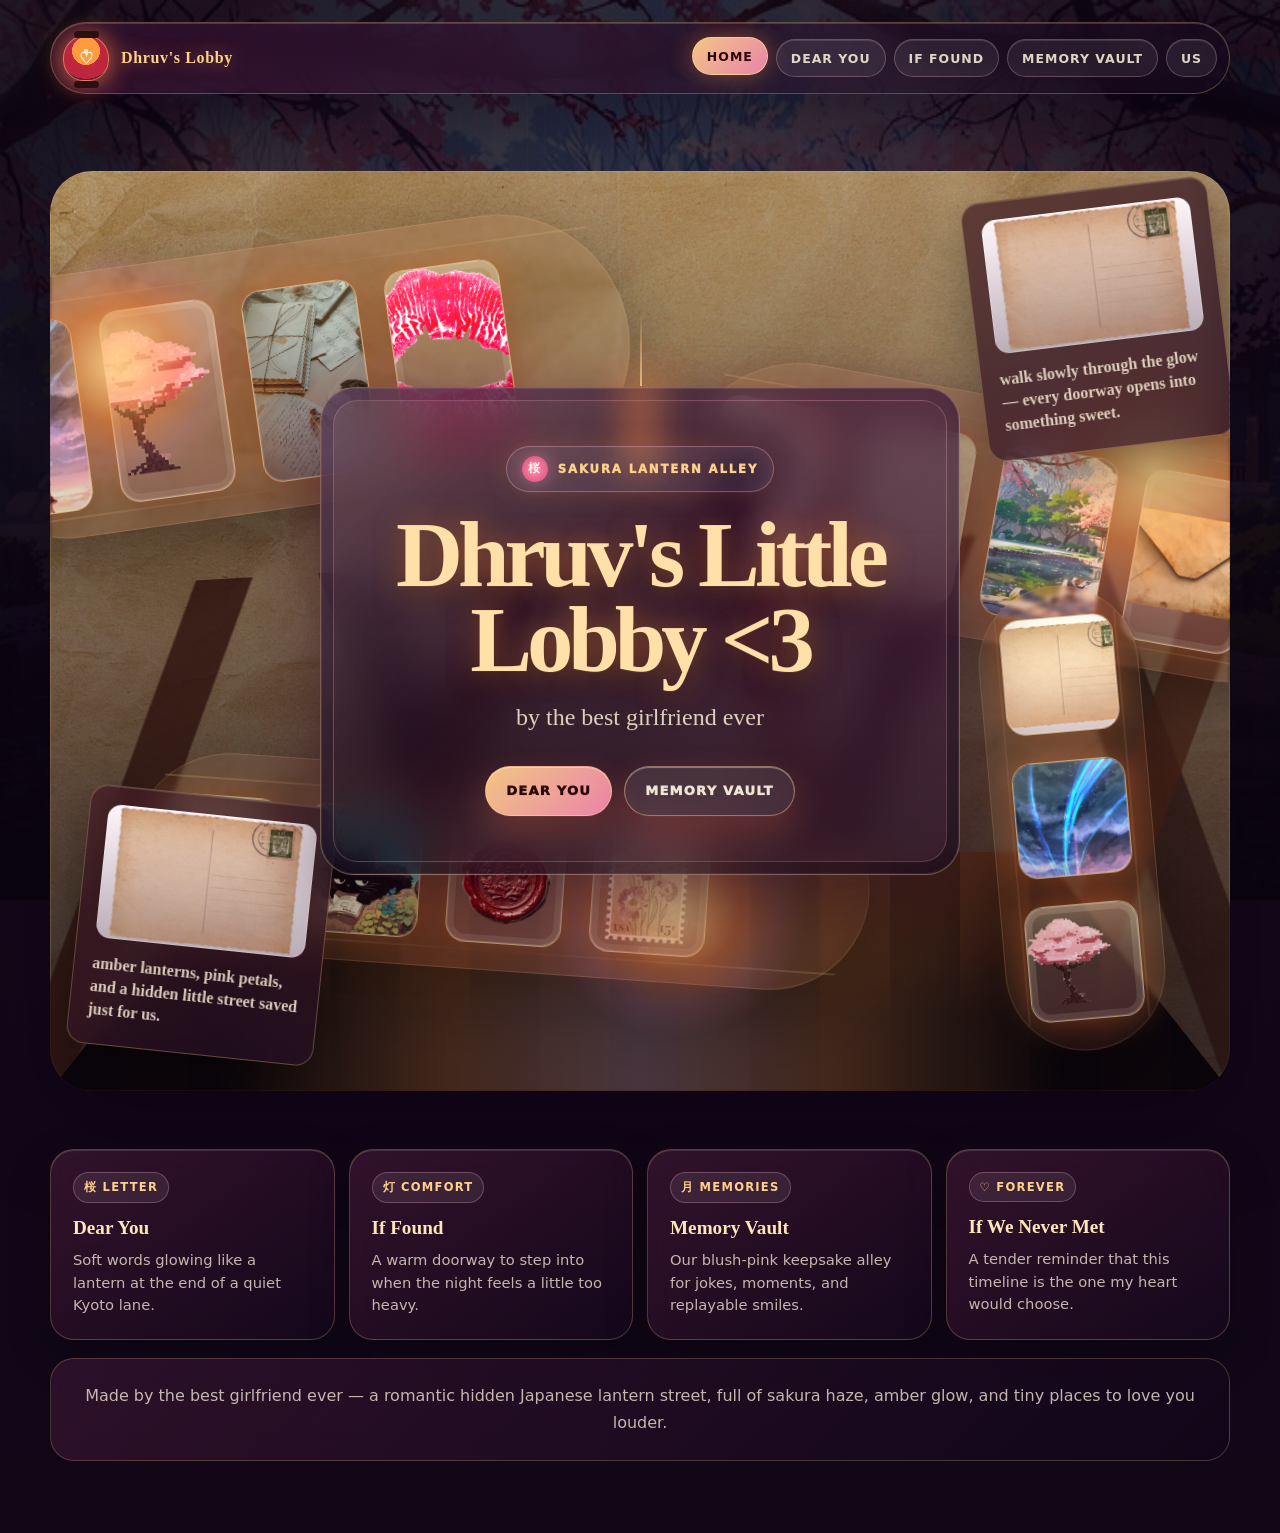
==== commit 804742cb: "Use existing image assets on homepage" ====
--- a/index.html
+++ b/index.html
@@ -40,6 +40,8 @@
   color: var(--cream);
   font-family: "Trebuchet MS", "Segoe UI", system-ui, sans-serif;
   background:
+    linear-gradient(rgba(24, 9, 31, .58), rgba(14, 6, 20, .8)),
+    url("sakura-bg.jpg") center / cover fixed,
     radial-gradient(circle at 50% 2%, rgba(255, 150, 91, .42), transparent 17rem),
     radial-gradient(circle at 18% 17%, rgba(255, 143, 184, .34), transparent 18rem),
     radial-gradient(circle at 84% 20%, rgba(255, 181, 92, .28), transparent 16rem),
@@ -200,6 +202,10 @@
   overflow: hidden;
   isolation: isolate;
   border-radius: 42px;
+  background:
+    linear-gradient(180deg, rgba(24, 9, 31, .2), rgba(14, 6, 20, .78)),
+    url("pexels-186116490-11751919.jpg") center / cover;
+  box-shadow: inset 0 0 0 1px rgba(255, 209, 138, .16), 0 28px 90px rgba(9, 2, 18, .5);
 }
 
 .photo-stage::before,
@@ -333,47 +339,39 @@
   display: grid;
   place-items: center;
   min-height: 116px;
-  overflow: visible;
+  overflow: hidden;
   border: 1px solid rgba(255, 219, 161, .58);
-  border-radius: 46% 46% 42% 42%;
+  border-radius: 20px;
   color: rgba(255, 246, 225, .82);
   text-align: center;
   font-size: .6rem;
   font-weight: 950;
   letter-spacing: .13em;
   text-transform: uppercase;
-  background:
-    radial-gradient(circle at 50% 42%, #fff6bf 0 7%, #ffb251 8% 38%, #dd4a3c 39% 66%, #771f2e 67% 100%);
-  box-shadow: 0 0 34px rgba(255, 133, 61, .66), 0 16px 32px rgba(0, 0, 0, .35), inset 0 -14px 22px rgba(75, 13, 23, .42);
-}
-
-.frame::before,
+  background: rgba(255, 243, 220, .12);
+  box-shadow: 0 0 34px rgba(255, 133, 61, .46), 0 16px 32px rgba(0, 0, 0, .35), inset 0 0 0 7px rgba(255, 243, 220, .14);
+}
+
+.frame img {
+  width: 100%;
+  height: 100%;
+  object-fit: cover;
+  filter: saturate(1.08) contrast(1.03) sepia(.12);
+}
+
 .frame::after {
   content: "";
   position: absolute;
-  left: 50%;
-  transform: translateX(-50%);
-  background: var(--wood-dark);
-  border-radius: 999px;
-}
-
-.frame::before {
-  top: -10px;
-  width: 56px;
-  height: 9px;
-  box-shadow: 0 126px 0 var(--wood-dark);
-}
-
-.frame::after {
-  top: -38px;
-  width: 1px;
-  height: 30px;
-  background: rgba(255, 224, 172, .5);
-}
-
-.frame.alt { background: radial-gradient(circle at 50% 42%, #fff1b6 0 7%, #ff9850 8% 38%, #c82d42 39% 66%, #5f1830 67% 100%); }
-.frame.dark { background: radial-gradient(circle at 50% 42%, #ffdea3 0 7%, #eb6943 8% 38%, #9f263a 39% 66%, #3c1432 67% 100%); }
-.frame.flashy { background: radial-gradient(circle at 50% 42%, #ffffce 0 8%, #ffc162 9% 40%, #f05454 41% 66%, #761b2a 67% 100%); }
+  inset: 0;
+  border-radius: inherit;
+  background: linear-gradient(180deg, rgba(255, 238, 190, .24), transparent 42%, rgba(96, 25, 38, .24));
+  box-shadow: inset 0 0 0 1px rgba(255, 255, 255, .16);
+  pointer-events: none;
+}
+
+.frame.alt img { object-position: center 35%; }
+.frame.dark img { filter: saturate(.95) contrast(1.08) sepia(.18) brightness(.86); }
+.frame.flashy img { filter: saturate(1.2) contrast(1.04) sepia(.08) brightness(1.06); }
 
 .polaroid-note {
   position: absolute;
@@ -395,10 +393,9 @@
   margin-bottom: 14px;
   border-radius: 14px;
   background:
-    radial-gradient(circle at 50% 30%, rgba(255, 231, 163, .9), transparent 12%),
-    radial-gradient(circle at 50% 42%, rgba(255, 147, 71, .62), transparent 30%),
-    linear-gradient(90deg, transparent 0 18%, rgba(53, 22, 16, .9) 18% 24%, transparent 24% 76%, rgba(53, 22, 16, .9) 76% 82%, transparent 82%),
-    linear-gradient(180deg, rgba(255, 143, 184, .38), rgba(58, 17, 47, .76));
+    linear-gradient(180deg, rgba(255, 143, 184, .08), rgba(58, 17, 47, .34)),
+    url("postcard.png") center / cover;
+  box-shadow: inset 0 0 0 1px rgba(255,255,255,.18);
 }
 
 .polaroid-note p {
@@ -738,30 +735,30 @@
       <span class="flash three" aria-hidden="true"></span>
 
       <div class="film-strip diagonal-one" aria-hidden="true">
-        <span class="frame">lantern</span>
-        <span class="frame alt">sakura</span>
-        <span class="frame dark">kyoto</span>
-        <span class="frame flashy">glow</span>
+        <span class="frame"><img src="bg.jpg" alt=""></span>
+        <span class="frame alt"><img src="sakura.png" alt=""></span>
+        <span class="frame dark"><img src="desk.jpg" alt=""></span>
+        <span class="frame flashy"><img src="kissmark.png" alt=""></span>
       </div>
 
       <div class="film-strip diagonal-two" aria-hidden="true">
-        <span class="frame flashy">glow</span>
-        <span class="frame dark">alley</span>
-        <span class="frame alt">sakura</span>
-        <span class="frame">lantern</span>
+        <span class="frame flashy"><img src="couple-cats.webp" alt=""></span>
+        <span class="frame dark"><img src="paper.jpg" alt=""></span>
+        <span class="frame alt"><img src="sakura-bg.jpg" alt=""></span>
+        <span class="frame"><img src="envelope2.png" alt=""></span>
       </div>
 
       <div class="film-strip diagonal-three" aria-hidden="true">
-        <span class="frame dark">night</span>
-        <span class="frame">lantern</span>
-        <span class="frame flashy">warm</span>
-        <span class="frame alt">blush</span>
+        <span class="frame dark"><img src="stamp1.png" alt=""></span>
+        <span class="frame"><img src="black-cat.webp" alt=""></span>
+        <span class="frame flashy"><img src="waxseal.png" alt=""></span>
+        <span class="frame alt"><img src="stamp2.png" alt=""></span>
       </div>
 
       <div class="film-strip vertical vertical-one" aria-hidden="true">
-        <span class="frame alt">dream</span>
-        <span class="frame flashy">glow</span>
-        <span class="frame dark">kiss</span>
+        <span class="frame alt"><img src="postcard.png" alt=""></span>
+        <span class="frame flashy"><img src="bg.jpg" alt=""></span>
+        <span class="frame dark"><img src="sakura.png" alt=""></span>
       </div>
 
       <article class="polaroid-note one">
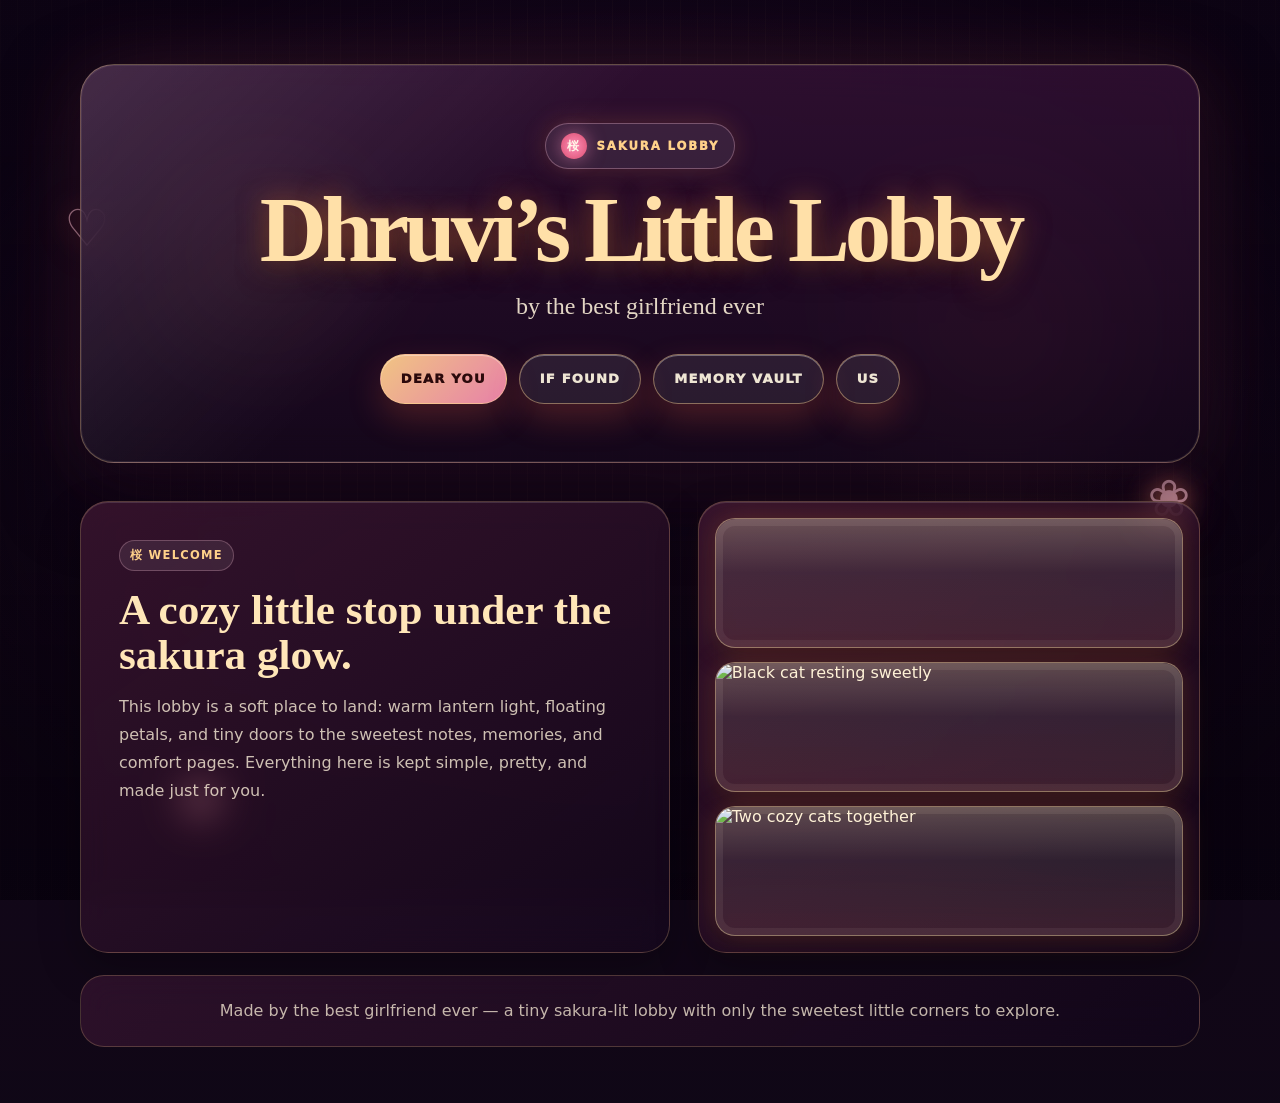
==== commit 795ea51b: "Fix index asset usage" ====
--- a/index.html
+++ b/index.html
@@ -3,25 +3,18 @@
 <head>
 <meta charset="UTF-8">
 <meta name="viewport" content="width=device-width, initial-scale=1.0">
-<title>Dhruv's Little Lobby &lt;3</title>
+<title>Dhruvi’s Little Lobby</title>
 
 <style>
 :root {
   --night: #18091f;
   --plum: #2a0f34;
-  --purple: #44204d;
   --ember: #ff8a3d;
-  --lantern: #ffb35c;
   --gold: #ffd18a;
   --blush: #ffc4d6;
   --sakura: #ff8fb8;
-  --rose: #d94d6f;
-  --wood: #6b321f;
-  --wood-dark: #2b140f;
   --cream: #fff3dc;
-  --mist: rgba(255, 196, 214, .18);
-  --glass: rgba(54, 18, 55, .5);
-  --glass-light: rgba(255, 220, 196, .13);
+  --glass: rgba(54, 18, 55, .58);
   --line: rgba(255, 204, 164, .3);
   --shadow: 0 28px 80px rgba(9, 2, 18, .55);
 }
@@ -40,13 +33,8 @@
   color: var(--cream);
   font-family: "Trebuchet MS", "Segoe UI", system-ui, sans-serif;
   background:
-    linear-gradient(rgba(24, 9, 31, .58), rgba(14, 6, 20, .8)),
-    url("sakura-bg.jpg") center / cover fixed,
-    radial-gradient(circle at 50% 2%, rgba(255, 150, 91, .42), transparent 17rem),
-    radial-gradient(circle at 18% 17%, rgba(255, 143, 184, .34), transparent 18rem),
-    radial-gradient(circle at 84% 20%, rgba(255, 181, 92, .28), transparent 16rem),
-    radial-gradient(circle at 50% 76%, rgba(77, 31, 84, .9), transparent 24rem),
-    linear-gradient(180deg, #281037 0%, #1b0a25 42%, #0e0614 100%);
+    linear-gradient(rgba(24, 9, 31, .62), rgba(14, 6, 20, .82)),
+    url("assets/sakura-bg.jpg") center / cover fixed no-repeat;
 }
 
 body::before,
@@ -60,7 +48,6 @@
 body::before {
   z-index: 0;
   background:
-    linear-gradient(rgba(15, 6, 20, .16), rgba(15, 6, 20, .68)),
     radial-gradient(ellipse at center, transparent 0 43%, rgba(10, 3, 17, .72) 84%),
     repeating-linear-gradient(90deg, rgba(255, 200, 137, .04) 0 1px, transparent 1px 17px);
 }
@@ -99,365 +86,34 @@
 .page {
   position: relative;
   z-index: 3;
-  width: min(1180px, calc(100% - 32px));
+  width: min(1120px, calc(100% - 32px));
+  min-height: 100vh;
   margin: 0 auto;
-  padding: 22px 0 72px;
-}
-
-.navbar {
-  display: flex;
-  align-items: center;
-  justify-content: space-between;
-  gap: 18px;
-  padding: 12px;
-  border: 1px solid rgba(255, 209, 138, .28);
-  border-radius: 999px;
-  color: var(--cream);
-  background: linear-gradient(135deg, rgba(57, 20, 53, .72), rgba(20, 7, 28, .5));
-  box-shadow: var(--shadow), inset 0 1px 0 rgba(255,255,255,.16);
-  backdrop-filter: blur(20px);
-}
-
-.logo {
-  display: inline-flex;
-  align-items: center;
-  gap: 12px;
-  min-width: max-content;
-  color: var(--gold);
-  font-family: Georgia, "Times New Roman", serif;
-  font-weight: 900;
-  letter-spacing: .04em;
-  text-shadow: 0 0 18px rgba(255, 179, 92, .5);
-}
-
-.logo-badge {
-  position: relative;
+  padding: clamp(28px, 5vw, 68px) 0 56px;
+}
+
+.hero {
   display: grid;
-  place-items: center;
-  width: 46px;
-  height: 46px;
-  border: 1px solid rgba(255, 209, 138, .5);
-  border-radius: 50% 50% 45% 45%;
-  color: #fff9eb;
-  background: radial-gradient(circle at 50% 34%, #fff0a8 0 6%, #ff9b42 7% 38%, #be263f 39% 76%, #661b2d 77%);
-  box-shadow: 0 0 26px rgba(255, 133, 61, .75), 0 10px 28px rgba(255, 76, 88, .26);
-}
-
-.logo-badge::after {
-  content: "";
-  position: absolute;
-  top: -5px;
-  width: 25px;
-  height: 7px;
-  border-radius: 999px;
-  background: #2a1111;
-  box-shadow: 0 50px 0 #2a1111;
-}
-
-.nav-pills {
-  display: flex;
-  flex-wrap: wrap;
-  justify-content: flex-end;
-  gap: 8px;
-}
-
-.nav-pills a {
-  display: inline-flex;
-  align-items: center;
-  min-height: 38px;
-  padding: 0 14px;
-  border: 1px solid rgba(255, 196, 214, .26);
-  border-radius: 999px;
-  color: rgba(255, 243, 220, .86);
-  font-size: .78rem;
-  font-weight: 900;
-  letter-spacing: .08em;
-  text-transform: uppercase;
-  background: rgba(255, 255, 255, .07);
-  box-shadow: inset 0 1px 0 rgba(255,255,255,.12);
-  transition: transform .22s ease, color .22s ease, border-color .22s ease, background .22s ease, box-shadow .22s ease;
-}
-
-.nav-pills a:hover,
-.nav-pills a.active {
-  transform: translateY(-2px);
-  color: #2b090b;
-  border-color: rgba(255, 211, 146, .8);
-  background: linear-gradient(135deg, rgba(255, 209, 138, .95), rgba(255, 143, 184, .9));
-  box-shadow: 0 0 24px rgba(255, 143, 71, .42);
-}
-
-.hero {
-  position: relative;
-  min-height: calc(100vh - 106px);
-  display: grid;
-  place-items: center;
-  padding: clamp(42px, 6vw, 82px) 0 50px;
-}
-
-.photo-stage {
-  position: relative;
-  width: 100%;
-  min-height: clamp(720px, 78vw, 920px);
-  overflow: hidden;
-  isolation: isolate;
-  border-radius: 42px;
-  background:
-    linear-gradient(180deg, rgba(24, 9, 31, .2), rgba(14, 6, 20, .78)),
-    url("pexels-186116490-11751919.jpg") center / cover;
-  box-shadow: inset 0 0 0 1px rgba(255, 209, 138, .16), 0 28px 90px rgba(9, 2, 18, .5);
-}
-
-.photo-stage::before,
-.photo-stage::after {
-  content: "";
-  position: absolute;
-  inset: auto 0 0;
-  pointer-events: none;
-}
-
-.photo-stage::before {
-  z-index: 1;
-  height: 62%;
-  background:
-    linear-gradient(110deg, transparent 0 12%, rgba(42, 16, 13, .9) 12.2% 16%, transparent 16.2% 33%, rgba(65, 27, 17, .86) 33.2% 37%, transparent 37.2% 63%, rgba(42, 16, 13, .9) 63.2% 67%, transparent 67.2% 84%, rgba(65, 27, 17, .82) 84.2% 88%, transparent 88.2%),
-    linear-gradient(250deg, transparent 0 10%, rgba(36, 15, 15, .78) 10.2% 15%, transparent 15.2% 35%, rgba(79, 34, 22, .74) 35.2% 40%, transparent 40.2% 62%, rgba(36, 15, 15, .82) 62.2% 67%, transparent 67.2%);
-  clip-path: polygon(0 12%, 100% 0, 100% 100%, 0 100%);
-  opacity: .86;
-}
-
-.photo-stage::after {
-  z-index: 2;
-  height: 26%;
-  background:
-    linear-gradient(90deg, transparent 0 14%, rgba(255, 159, 79, .22) 34%, rgba(255, 196, 214, .25) 50%, rgba(255, 159, 79, .22) 66%, transparent 86%),
-    linear-gradient(180deg, transparent, rgba(7, 3, 10, .92) 68%),
-    repeating-linear-gradient(90deg, rgba(42, 19, 12, .94) 0 70px, rgba(73, 34, 20, .94) 70px 140px);
-  clip-path: polygon(16% 0, 84% 0, 100% 100%, 0 100%);
-}
-
-.flash {
-  position: absolute;
-  z-index: 4;
-  border-radius: 999px;
-  background: radial-gradient(circle, rgba(255, 213, 136, .92), rgba(255, 129, 57, .42) 34%, rgba(255, 143, 184, .14) 55%, transparent 72%);
-  filter: blur(.2px);
-  pointer-events: none;
-  animation: lanternPulse 4.8s ease-in-out infinite;
-}
-
-.flash.one { width: 240px; height: 240px; left: -52px; top: 74px; }
-.flash.two { width: 330px; height: 330px; right: -88px; top: 132px; opacity: .88; animation-delay: -1.7s; }
-.flash.three { width: 260px; height: 260px; left: 42%; bottom: 54px; opacity: .7; animation-delay: -3s; }
-
-@keyframes lanternPulse {
-  0%, 100% { transform: scale(.98); opacity: .72; }
-  50% { transform: scale(1.05); opacity: 1; }
-}
-
-.film-strip {
-  position: absolute;
-  z-index: 3;
-  display: grid;
-  grid-auto-flow: column;
-  grid-auto-columns: 116px;
-  gap: 28px;
-  padding: 42px 30px 26px;
-  border: 1px solid rgba(255, 202, 144, .16);
-  border-radius: 999px;
-  background: linear-gradient(90deg, rgba(255, 198, 135, .05), rgba(255, 111, 98, .11), rgba(255, 198, 135, .05));
-  box-shadow: 0 26px 70px rgba(0, 0, 0, .34);
-  backdrop-filter: blur(2px);
-}
-
-.film-strip.vertical {
-  grid-auto-flow: row;
-  grid-auto-rows: 116px;
-  grid-auto-columns: auto;
-  width: 160px;
-  padding: 30px 22px;
-}
-
-.film-strip::before,
-.film-strip::after {
-  content: "";
-  position: absolute;
-  border-radius: 999px;
-  background: linear-gradient(90deg, rgba(255, 209, 138, .26), transparent, rgba(255, 209, 138, .2));
-  opacity: .8;
-}
-
-.film-strip:not(.vertical)::before,
-.film-strip:not(.vertical)::after {
-  left: 28px;
-  right: 28px;
-  height: 2px;
-}
-
-.film-strip:not(.vertical)::before { top: 24px; }
-.film-strip:not(.vertical)::after { bottom: 18px; }
-
-.film-strip.vertical::before,
-.film-strip.vertical::after {
-  top: 28px;
-  bottom: 28px;
-  width: 2px;
-}
-
-.film-strip.vertical::before { left: 18px; }
-.film-strip.vertical::after { right: 18px; }
-
-.film-strip.diagonal-one {
-  left: -118px;
-  top: 74px;
-  width: 700px;
-  transform: rotate(-8deg);
-}
-
-.film-strip.diagonal-two {
-  right: -124px;
-  top: 230px;
-  width: 680px;
-  transform: rotate(10deg);
-}
-
-.film-strip.diagonal-three {
-  left: 80px;
-  bottom: 120px;
-  width: 740px;
-  transform: rotate(4deg);
-}
-
-.film-strip.vertical-one {
-  right: 78px;
-  bottom: 40px;
-  transform: rotate(-5deg);
-}
-
-.frame {
-  position: relative;
-  display: grid;
-  place-items: center;
-  min-height: 116px;
-  overflow: hidden;
-  border: 1px solid rgba(255, 219, 161, .58);
-  border-radius: 20px;
-  color: rgba(255, 246, 225, .82);
-  text-align: center;
-  font-size: .6rem;
-  font-weight: 950;
-  letter-spacing: .13em;
-  text-transform: uppercase;
-  background: rgba(255, 243, 220, .12);
-  box-shadow: 0 0 34px rgba(255, 133, 61, .46), 0 16px 32px rgba(0, 0, 0, .35), inset 0 0 0 7px rgba(255, 243, 220, .14);
-}
-
-.frame img {
-  width: 100%;
-  height: 100%;
-  object-fit: cover;
-  filter: saturate(1.08) contrast(1.03) sepia(.12);
-}
-
-.frame::after {
-  content: "";
-  position: absolute;
-  inset: 0;
-  border-radius: inherit;
-  background: linear-gradient(180deg, rgba(255, 238, 190, .24), transparent 42%, rgba(96, 25, 38, .24));
-  box-shadow: inset 0 0 0 1px rgba(255, 255, 255, .16);
-  pointer-events: none;
-}
-
-.frame.alt img { object-position: center 35%; }
-.frame.dark img { filter: saturate(.95) contrast(1.08) sepia(.18) brightness(.86); }
-.frame.flashy img { filter: saturate(1.2) contrast(1.04) sepia(.08) brightness(1.06); }
-
-.polaroid-note {
-  position: absolute;
-  z-index: 6;
-  width: min(248px, 52vw);
-  padding: 18px 18px 22px;
-  border: 1px solid rgba(255, 209, 138, .28);
-  border-radius: 18px;
-  color: rgba(255, 245, 226, .9);
-  background: linear-gradient(145deg, rgba(66, 28, 35, .72), rgba(35, 13, 35, .72));
-  box-shadow: 0 24px 56px rgba(0, 0, 0, .38), inset 0 1px 0 rgba(255,255,255,.12);
-  backdrop-filter: blur(15px);
-}
-
-.polaroid-note::before {
-  content: "";
-  display: block;
-  height: 134px;
-  margin-bottom: 14px;
-  border-radius: 14px;
-  background:
-    linear-gradient(180deg, rgba(255, 143, 184, .08), rgba(58, 17, 47, .34)),
-    url("postcard.png") center / cover;
-  box-shadow: inset 0 0 0 1px rgba(255,255,255,.18);
-}
-
-.polaroid-note p {
-  margin: 0;
-  color: rgba(255, 243, 220, .82);
-  font-family: Georgia, "Times New Roman", serif;
-  font-weight: 700;
-  line-height: 1.45;
-}
-
-.polaroid-note.one { left: 28px; bottom: 36px; transform: rotate(6deg); }
-.polaroid-note.two { right: 8px; top: 18px; transform: rotate(-7deg); }
-
-.copy-stack {
-  position: absolute;
-  z-index: 8;
-  left: 50%;
-  top: 50%;
-  width: min(640px, calc(100% - 34px));
-  transform: translate(-50%, -50%);
-  padding: clamp(30px, 5vw, 58px);
+  gap: clamp(22px, 4vw, 38px);
+}
+
+.top-banner {
+  padding: clamp(30px, 6vw, 58px);
   border: 1px solid rgba(255, 214, 157, .34);
   border-radius: 34px;
-  color: var(--cream);
   text-align: center;
   background:
     linear-gradient(135deg, rgba(255,255,255,.12), transparent 38%),
-    linear-gradient(180deg, rgba(54, 18, 55, .72), rgba(22, 8, 28, .7));
+    linear-gradient(180deg, rgba(54, 18, 55, .76), rgba(22, 8, 28, .72));
   box-shadow: var(--shadow), inset 0 0 0 1px rgba(255, 255, 255, .08), 0 0 80px rgba(255, 98, 120, .16);
   backdrop-filter: blur(20px);
 }
 
-.copy-stack::before,
-.copy-stack::after {
-  content: "";
-  position: absolute;
-  pointer-events: none;
-}
-
-.copy-stack::before {
-  inset: 12px;
-  border: 1px solid rgba(255, 196, 214, .22);
-  border-radius: 25px;
-  background: linear-gradient(135deg, rgba(255, 209, 138, .08), transparent 42%, rgba(255, 143, 184, .09));
-}
-
-.copy-stack::after {
-  left: 50%;
-  top: -72px;
-  width: 2px;
-  height: 70px;
-  background: linear-gradient(rgba(255, 209, 138, .08), rgba(255, 209, 138, .8));
-  box-shadow: 0 70px 34px 18px rgba(255, 143, 71, .42);
-}
-
 .love-note {
-  position: relative;
-  z-index: 1;
   display: inline-flex;
   align-items: center;
   gap: 10px;
-  margin-bottom: 20px;
+  margin-bottom: 18px;
   padding: 9px 15px;
   border: 1px solid rgba(255, 196, 214, .32);
   border-radius: 999px;
@@ -478,13 +134,11 @@
   height: 26px;
   border-radius: 50%;
   color: #fff8e8;
-  background: radial-gradient(circle, var(--sakura), var(--rose));
+  background: radial-gradient(circle, var(--sakura), #d94d6f);
   box-shadow: 0 0 18px rgba(255, 143, 184, .54);
 }
 
 h1 {
-  position: relative;
-  z-index: 1;
   margin: 0 0 14px;
   color: #ffe0a8;
   font-family: Georgia, "Times New Roman", serif;
@@ -494,28 +148,24 @@
   text-shadow: 0 0 28px rgba(255, 135, 66, .5), 0 9px 28px rgba(0,0,0,.5);
 }
 
-.lede {
-  position: relative;
-  z-index: 1;
+.subtitle {
   max-width: 540px;
   margin: 0 auto;
-  color: rgba(255, 243, 220, .84);
+  color: rgba(255, 243, 220, .88);
   font-family: Georgia, "Times New Roman", serif;
   font-size: clamp(1.14rem, 2.3vw, 1.5rem);
   line-height: 1.72;
 }
 
-.action-row {
-  position: relative;
-  z-index: 1;
+.section-buttons {
   display: flex;
   flex-wrap: wrap;
   justify-content: center;
   gap: 12px;
-  margin-top: 28px;
-}
-
-.action {
+  margin-top: 26px;
+}
+
+.section-button {
   display: inline-flex;
   align-items: center;
   justify-content: center;
@@ -530,18 +180,100 @@
   text-transform: uppercase;
   background: linear-gradient(135deg, rgba(255, 209, 138, .94), rgba(255, 143, 184, .9));
   box-shadow: 0 14px 34px rgba(255, 101, 66, .22), inset 0 1px 0 rgba(255,255,255,.34);
-  transition: transform .22s ease, box-shadow .22s ease, background .22s ease, color .22s ease, border-color .22s ease;
-}
-
-.action.secondary {
+  transition: transform .22s ease, box-shadow .22s ease, border-color .22s ease;
+}
+
+.section-button.secondary {
   color: rgba(255, 246, 226, .92);
   background: rgba(255,255,255,.08);
 }
 
-.action:hover {
+.section-button:hover {
   transform: translateY(-4px);
   border-color: rgba(255, 236, 194, .86);
   box-shadow: 0 20px 44px rgba(255, 132, 70, .34), 0 0 28px rgba(255, 143, 184, .3);
+}
+
+.lobby-content {
+  display: grid;
+  grid-template-columns: minmax(0, 1.08fr) minmax(280px, .92fr);
+  gap: clamp(18px, 3vw, 28px);
+  align-items: start;
+}
+
+.intro-panel,
+.media-gallery {
+  border: 1px solid rgba(255, 209, 138, .24);
+  border-radius: 28px;
+  background: linear-gradient(145deg, rgba(70, 26, 55, .68), rgba(23, 8, 31, .64));
+  box-shadow: inset 0 1px 0 rgba(255,255,255,.13), 0 16px 42px rgba(0, 0, 0, .28);
+  backdrop-filter: blur(16px);
+}
+
+.intro-panel {
+  min-height: 100%;
+  padding: clamp(24px, 4vw, 38px);
+}
+
+.intro-panel b {
+  display: inline-flex;
+  margin-bottom: 16px;
+  padding: 7px 10px;
+  border: 1px solid rgba(255, 196, 214, .26);
+  border-radius: 999px;
+  color: var(--gold);
+  font-size: .72rem;
+  letter-spacing: .11em;
+  text-transform: uppercase;
+  background: rgba(255, 255, 255, .08);
+}
+
+.intro-panel h2 {
+  margin: 0 0 16px;
+  color: #ffe6b8;
+  font-family: Georgia, "Times New Roman", serif;
+  font-size: clamp(1.7rem, 4vw, 2.7rem);
+  line-height: 1.05;
+}
+
+.intro-panel p {
+  margin: 0;
+  color: rgba(255, 243, 220, .78);
+  font-size: 1rem;
+  line-height: 1.75;
+}
+
+.media-gallery {
+  display: grid;
+  gap: 14px;
+  padding: 16px;
+}
+
+.media-box {
+  position: relative;
+  min-height: 128px;
+  overflow: hidden;
+  border: 1px solid rgba(255, 219, 161, .45);
+  border-radius: 20px;
+  background: rgba(255, 243, 220, .1);
+  box-shadow: 0 0 28px rgba(255, 133, 61, .22), 0 12px 24px rgba(0, 0, 0, .25), inset 0 0 0 7px rgba(255, 243, 220, .08);
+}
+
+.media-box img,
+.media-box video {
+  display: block;
+  width: 100%;
+  height: 128px;
+  object-fit: cover;
+}
+
+.media-box::after {
+  content: "";
+  position: absolute;
+  inset: 0;
+  border-radius: inherit;
+  background: linear-gradient(180deg, rgba(255, 238, 190, .2), transparent 42%, rgba(96, 25, 38, .24));
+  pointer-events: none;
 }
 
 .sakura-petals {
@@ -584,62 +316,9 @@
   100% { transform: translate3d(var(--drift), 112vh, 0) rotate(calc(var(--rotate) + 390deg)); }
 }
 
-.room-grid {
-  position: relative;
-  display: grid;
-  grid-template-columns: repeat(4, minmax(0, 1fr));
-  gap: 14px;
-  margin-top: 8px;
-}
-
-.room-card {
-  min-height: 178px;
+.footer-note {
+  margin-top: 22px;
   padding: 22px;
-  border: 1px solid rgba(255, 209, 138, .24);
-  border-radius: 24px;
-  background: linear-gradient(145deg, rgba(70, 26, 55, .64), rgba(23, 8, 31, .6));
-  box-shadow: inset 0 1px 0 rgba(255,255,255,.13), 0 16px 42px rgba(0, 0, 0, .28);
-  backdrop-filter: blur(16px);
-  transition: transform .22s ease, border-color .22s ease, background .22s ease, box-shadow .22s ease;
-}
-
-.room-card:hover {
-  transform: translateY(-6px);
-  border-color: rgba(255, 196, 214, .6);
-  background: linear-gradient(145deg, rgba(92, 33, 62, .76), rgba(36, 11, 42, .72));
-  box-shadow: 0 22px 52px rgba(0, 0, 0, .34), 0 0 26px rgba(255, 143, 184, .22);
-}
-
-.room-card b {
-  display: inline-flex;
-  margin-bottom: 14px;
-  padding: 7px 10px;
-  border: 1px solid rgba(255, 196, 214, .26);
-  border-radius: 999px;
-  color: var(--gold);
-  font-size: .72rem;
-  letter-spacing: .11em;
-  text-transform: uppercase;
-  background: rgba(255, 255, 255, .08);
-}
-
-.room-card strong {
-  display: block;
-  margin-bottom: 10px;
-  color: #ffe6b8;
-  font-family: Georgia, "Times New Roman", serif;
-  font-size: 1.2rem;
-}
-
-.room-card span {
-  color: rgba(255, 243, 220, .74);
-  font-size: .92rem;
-  line-height: 1.55;
-}
-
-.footer-note {
-  margin: 18px auto 0;
-  padding: 24px;
   border: 1px solid rgba(255, 209, 138, .22);
   border-radius: 24px;
   color: rgba(255, 243, 220, .74);
@@ -661,35 +340,20 @@
   }
 }
 
-@media (max-width: 980px) {
-  .navbar { align-items: flex-start; flex-direction: column; border-radius: 24px; }
-  .nav-pills { justify-content: flex-start; }
-  .photo-stage { min-height: 940px; }
-  .film-strip.diagonal-one { left: -190px; top: 92px; }
-  .film-strip.diagonal-two { right: -230px; top: 310px; }
-  .film-strip.diagonal-three { left: -120px; bottom: 120px; }
-  .film-strip.vertical-one { right: 0; bottom: 42px; }
-  .polaroid-note.two { right: 24px; top: 18px; }
-  .room-grid { grid-template-columns: repeat(2, minmax(0, 1fr)); }
+@media (max-width: 820px) {
+  .lobby-content { grid-template-columns: 1fr; }
+  .media-gallery { grid-template-columns: repeat(3, minmax(0, 1fr)); }
+  .media-box { min-height: 110px; }
+  .media-box img,
+  .media-box video { height: 110px; }
 }
 
 @media (max-width: 640px) {
-  .page { width: min(100% - 22px, 1120px); padding-top: 12px; }
-  .navbar { border-radius: 22px; }
-  .nav-pills { width: 100%; }
-  .nav-pills a { width: 100%; justify-content: center; }
-  .photo-stage { min-height: 1120px; overflow: hidden; border-radius: 28px; }
-  .copy-stack { top: 46%; padding: 28px 20px; }
-  .copy-stack::after { top: -54px; height: 52px; }
-  .film-strip { grid-auto-columns: 100px; gap: 22px; }
-  .film-strip.diagonal-one { left: -260px; top: 116px; }
-  .film-strip.diagonal-two { right: -340px; top: 386px; }
-  .film-strip.diagonal-three { left: -228px; bottom: 184px; }
-  .film-strip.vertical-one { right: -18px; bottom: 18px; }
-  .polaroid-note { width: min(210px, 64vw); }
-  .polaroid-note.one { left: 8px; bottom: 74px; }
-  .polaroid-note.two { right: 8px; top: 18px; }
-  .room-grid { grid-template-columns: 1fr; }
+  .page { width: min(100% - 22px, 1120px); padding-top: 18px; }
+  .top-banner { border-radius: 26px; padding: 28px 18px; }
+  .section-buttons { flex-direction: column; }
+  .section-button { width: 100%; }
+  .media-gallery { grid-template-columns: 1fr; }
 }
 </style>
 </head>
@@ -714,100 +378,46 @@
 <div class="floating-heart three" aria-hidden="true">✿</div>
 
 <main class="page">
-  <header class="navbar">
-    <a class="logo" href="index.html" aria-label="Dhruv's Little Lobby home">
-      <span class="logo-badge">♡</span>
-      <span>Dhruv's Lobby</span>
-    </a>
-    <nav class="nav-pills" aria-label="Main navigation">
-      <a class="active" href="index.html">Home</a>
-      <a href="dear-you.html">Dear You</a>
-      <a href="if-found.html">If Found</a>
-      <a href="memory-vault.html">Memory Vault</a>
-      <a href="if-we-never-met.html">Us</a>
-    </nav>
-  </header>
-
-  <section class="hero" aria-label="Romantic Japanese sakura lantern alley">
-    <div class="photo-stage">
-      <span class="flash one" aria-hidden="true"></span>
-      <span class="flash two" aria-hidden="true"></span>
-      <span class="flash three" aria-hidden="true"></span>
-
-      <div class="film-strip diagonal-one" aria-hidden="true">
-        <span class="frame"><img src="bg.jpg" alt=""></span>
-        <span class="frame alt"><img src="sakura.png" alt=""></span>
-        <span class="frame dark"><img src="desk.jpg" alt=""></span>
-        <span class="frame flashy"><img src="kissmark.png" alt=""></span>
-      </div>
-
-      <div class="film-strip diagonal-two" aria-hidden="true">
-        <span class="frame flashy"><img src="couple-cats.webp" alt=""></span>
-        <span class="frame dark"><img src="paper.jpg" alt=""></span>
-        <span class="frame alt"><img src="sakura-bg.jpg" alt=""></span>
-        <span class="frame"><img src="envelope2.png" alt=""></span>
-      </div>
-
-      <div class="film-strip diagonal-three" aria-hidden="true">
-        <span class="frame dark"><img src="stamp1.png" alt=""></span>
-        <span class="frame"><img src="black-cat.webp" alt=""></span>
-        <span class="frame flashy"><img src="waxseal.png" alt=""></span>
-        <span class="frame alt"><img src="stamp2.png" alt=""></span>
-      </div>
-
-      <div class="film-strip vertical vertical-one" aria-hidden="true">
-        <span class="frame alt"><img src="postcard.png" alt=""></span>
-        <span class="frame flashy"><img src="bg.jpg" alt=""></span>
-        <span class="frame dark"><img src="sakura.png" alt=""></span>
-      </div>
-
-      <article class="polaroid-note one">
-        <p>amber lanterns, pink petals, and a hidden little street saved just for us.</p>
+  <section class="hero" aria-label="Dhruvi’s Little Lobby">
+    <header class="top-banner">
+      <div class="love-note">sakura lobby</div>
+      <h1>Dhruvi’s Little Lobby</h1>
+      <p class="subtitle">by the best girlfriend ever</p>
+      <nav class="section-buttons" aria-label="Section navigation">
+        <a class="section-button" href="dear-you.html">Dear You</a>
+        <a class="section-button secondary" href="if-found.html">If Found</a>
+        <a class="section-button secondary" href="memory-vault.html">Memory Vault</a>
+        <a class="section-button secondary" href="if-we-never-met.html">Us</a>
+      </nav>
+    </header>
+
+    <div class="lobby-content">
+      <article class="intro-panel">
+        <b>桜 welcome</b>
+        <h2>A cozy little stop under the sakura glow.</h2>
+        <p>
+          This lobby is a soft place to land: warm lantern light, floating petals,
+          and tiny doors to the sweetest notes, memories, and comfort pages.
+          Everything here is kept simple, pretty, and made just for you.
+        </p>
       </article>
 
-      <article class="polaroid-note two">
-        <p>walk slowly through the glow — every doorway opens into something sweet.</p>
-      </article>
-
-      <div class="copy-stack">
-        <div class="love-note">sakura lantern alley</div>
-        <h1>Dhruv's Little Lobby &lt;3</h1>
-        <p class="lede">
-          by the best girlfriend ever
-        </p>
-        <div class="action-row">
-          <a class="action" href="dear-you.html">Dear You</a>
-          <a class="action secondary" href="memory-vault.html">Memory Vault</a>
+      <aside class="media-gallery" aria-label="Small cat media gallery">
+        <div class="media-box">
+          <video src="assets/ghibli-cat.webm" autoplay loop muted playsinline aria-label="Animated cat in a Ghibli-inspired style"></video>
         </div>
-      </div>
+        <div class="media-box">
+          <img src="assets/black-cat.webp" alt="Black cat resting sweetly">
+        </div>
+        <div class="media-box">
+          <img src="assets/couple-cats.webp" alt="Two cozy cats together">
+        </div>
+      </aside>
     </div>
   </section>
 
-  <section class="room-grid" aria-label="Love rooms">
-    <a class="room-card" href="dear-you.html">
-      <b>桜 letter</b>
-      <strong>Dear You</strong>
-      <span>Soft words glowing like a lantern at the end of a quiet Kyoto lane.</span>
-    </a>
-    <a class="room-card" href="if-found.html">
-      <b>灯 comfort</b>
-      <strong>If Found</strong>
-      <span>A warm doorway to step into when the night feels a little too heavy.</span>
-    </a>
-    <a class="room-card" href="memory-vault.html">
-      <b>月 memories</b>
-      <strong>Memory Vault</strong>
-      <span>Our blush-pink keepsake alley for jokes, moments, and replayable smiles.</span>
-    </a>
-    <a class="room-card" href="if-we-never-met.html">
-      <b>♡ forever</b>
-      <strong>If We Never Met</strong>
-      <span>A tender reminder that this timeline is the one my heart would choose.</span>
-    </a>
-  </section>
-
   <section class="footer-note" aria-label="Closing note">
-    <p>Made by the best girlfriend ever — a romantic hidden Japanese lantern street, full of sakura haze, amber glow, and tiny places to love you louder.</p>
+    <p>Made by the best girlfriend ever — a tiny sakura-lit lobby with only the sweetest little corners to explore.</p>
   </section>
 </main>
 </body>
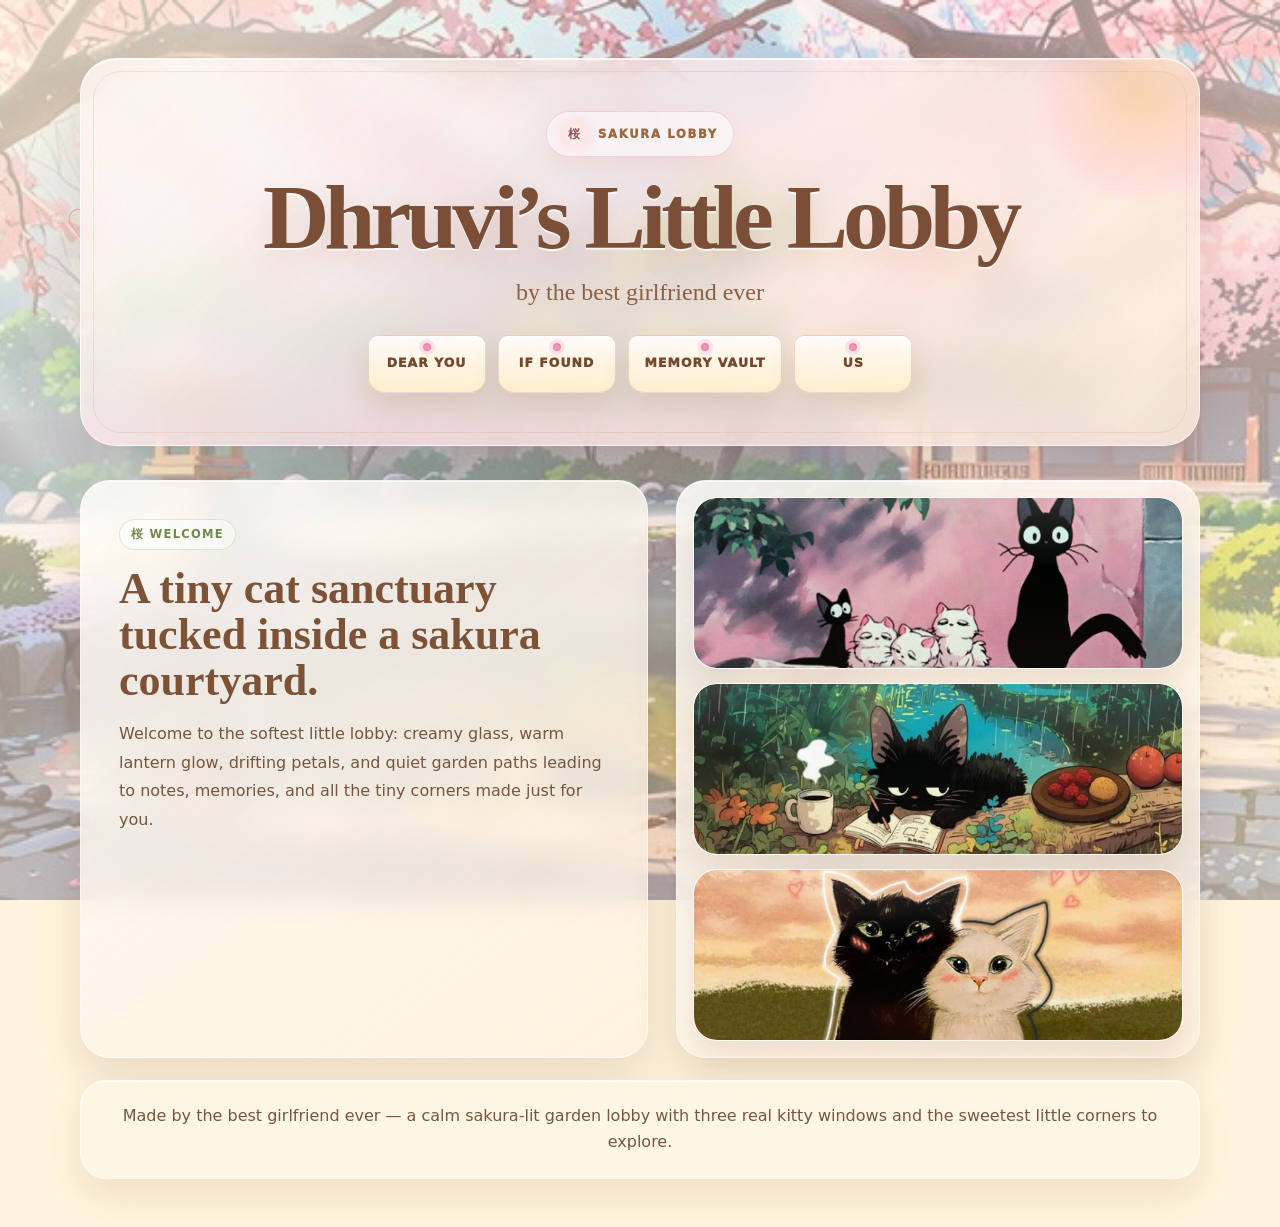
==== commit da5d8945: "Redesign lobby homepage with sakura garden theme" ====
--- a/index.html
+++ b/index.html
@@ -7,34 +7,41 @@
 
 <style>
 :root {
-  --night: #18091f;
-  --plum: #2a0f34;
-  --ember: #ff8a3d;
-  --gold: #ffd18a;
-  --blush: #ffc4d6;
-  --sakura: #ff8fb8;
-  --cream: #fff3dc;
-  --glass: rgba(54, 18, 55, .58);
-  --line: rgba(255, 204, 164, .3);
-  --shadow: 0 28px 80px rgba(9, 2, 18, .55);
+  --ink: #5f4031;
+  --tea: #8f6a4c;
+  --cream: #fff9eb;
+  --cream-soft: rgba(255, 249, 235, .78);
+  --blush: #ffdbe6;
+  --sakura: #ff9fbd;
+  --sakura-deep: #e7799e;
+  --amber: #f4b45f;
+  --green: #93ad76;
+  --wood: #b9875d;
+  --line: rgba(151, 103, 74, .22);
+  --shadow: 0 24px 58px rgba(128, 83, 54, .18);
 }
 
 * { box-sizing: border-box; }
 
 html {
   scroll-behavior: smooth;
-  background: var(--night);
+  background: #fff4dd;
 }
 
 body {
   min-height: 100vh;
   margin: 0;
   overflow-x: hidden;
-  color: var(--cream);
+  color: var(--ink);
   font-family: "Trebuchet MS", "Segoe UI", system-ui, sans-serif;
-  background:
-    linear-gradient(rgba(24, 9, 31, .62), rgba(14, 6, 20, .82)),
-    url("assets/sakura-bg.jpg") center / cover fixed no-repeat;
+  background-image:
+    linear-gradient(120deg, rgba(255, 248, 226, .54), rgba(255, 219, 230, .34) 52%, rgba(255, 244, 219, .5)),
+    url("assets/sakura-bg.jpg"),
+    url("sakura-bg.jpg");
+  background-size: cover, cover, cover;
+  background-position: center, center, center;
+  background-attachment: fixed, fixed, fixed;
+  background-repeat: no-repeat;
 }
 
 body::before,
@@ -48,17 +55,16 @@
 body::before {
   z-index: 0;
   background:
-    radial-gradient(ellipse at center, transparent 0 43%, rgba(10, 3, 17, .72) 84%),
-    repeating-linear-gradient(90deg, rgba(255, 200, 137, .04) 0 1px, transparent 1px 17px);
+    radial-gradient(circle at 18% 16%, rgba(255, 255, 245, .5), transparent 21rem),
+    radial-gradient(circle at 88% 28%, rgba(255, 196, 209, .38), transparent 18rem),
+    radial-gradient(circle at 50% 88%, rgba(244, 180, 95, .18), transparent 24rem);
 }
 
 body::after {
   z-index: 1;
-  opacity: .8;
   background:
-    radial-gradient(circle at 20% 28%, rgba(255, 179, 92, .2), transparent 10rem),
-    radial-gradient(circle at 78% 36%, rgba(255, 97, 102, .17), transparent 13rem),
-    linear-gradient(180deg, rgba(12, 5, 18, .08), rgba(9, 3, 13, .72));
+    linear-gradient(180deg, rgba(255, 252, 239, .16), rgba(255, 226, 203, .14)),
+    radial-gradient(ellipse at center, transparent 0 62%, rgba(255, 232, 201, .3) 100%);
 }
 
 a { color: inherit; text-decoration: none; }
@@ -67,10 +73,10 @@
   position: fixed;
   z-index: 2;
   pointer-events: none;
-  color: rgba(255, 196, 214, .65);
-  font-size: clamp(1.8rem, 4vw, 4rem);
-  text-shadow: 0 0 24px rgba(255, 133, 89, .72), 0 0 48px rgba(255, 143, 184, .34);
-  filter: drop-shadow(0 10px 18px rgba(255, 93, 113, .18));
+  color: rgba(255, 144, 180, .7);
+  font-size: clamp(1.7rem, 4vw, 3.6rem);
+  text-shadow: 0 0 20px rgba(255, 247, 214, .82), 0 9px 22px rgba(181, 112, 82, .16);
+  filter: drop-shadow(0 10px 18px rgba(255, 154, 184, .2));
   animation: floaty 8s ease-in-out infinite;
 }
 
@@ -79,8 +85,8 @@
 .floating-heart.three { left: 14vw; bottom: 8vh; animation-delay: -4.2s; }
 
 @keyframes floaty {
-  0%, 100% { transform: translateY(0) rotate(-8deg); opacity: .7; }
-  50% { transform: translateY(-20px) rotate(8deg); opacity: 1; }
+  0%, 100% { transform: translateY(0) rotate(-8deg); opacity: .68; }
+  50% { transform: translateY(-18px) rotate(8deg); opacity: 1; }
 }
 
 .page {
@@ -89,41 +95,66 @@
   width: min(1120px, calc(100% - 32px));
   min-height: 100vh;
   margin: 0 auto;
-  padding: clamp(28px, 5vw, 68px) 0 56px;
+  padding: clamp(24px, 5vw, 58px) 0 48px;
 }
 
 .hero {
   display: grid;
-  gap: clamp(22px, 4vw, 38px);
+  gap: clamp(20px, 4vw, 34px);
 }
 
 .top-banner {
-  padding: clamp(30px, 6vw, 58px);
-  border: 1px solid rgba(255, 214, 157, .34);
-  border-radius: 34px;
+  position: relative;
+  overflow: hidden;
+  padding: clamp(28px, 6vw, 52px);
+  border: 1px solid rgba(255, 255, 255, .66);
+  border-radius: 36px;
   text-align: center;
   background:
-    linear-gradient(135deg, rgba(255,255,255,.12), transparent 38%),
-    linear-gradient(180deg, rgba(54, 18, 55, .76), rgba(22, 8, 28, .72));
-  box-shadow: var(--shadow), inset 0 0 0 1px rgba(255, 255, 255, .08), 0 0 80px rgba(255, 98, 120, .16);
-  backdrop-filter: blur(20px);
+    linear-gradient(135deg, rgba(255,255,255,.58), rgba(255, 222, 233, .4) 45%, rgba(255, 246, 221, .56)),
+    rgba(255, 249, 235, .54);
+  box-shadow: var(--shadow), inset 0 1px 0 rgba(255,255,255,.82), inset 0 -18px 48px rgba(255, 196, 213, .22);
+  backdrop-filter: blur(18px) saturate(1.1);
+}
+
+.top-banner::before,
+.top-banner::after {
+  content: "";
+  position: absolute;
+  pointer-events: none;
+}
+
+.top-banner::before {
+  inset: 12px;
+  border: 1px solid rgba(206, 143, 103, .18);
+  border-radius: 28px;
+}
+
+.top-banner::after {
+  width: 220px;
+  height: 220px;
+  right: -52px;
+  top: -72px;
+  border-radius: 50%;
+  background: radial-gradient(circle, rgba(255, 191, 99, .34), rgba(255, 164, 190, .16) 55%, transparent 70%);
 }
 
 .love-note {
+  position: relative;
   display: inline-flex;
   align-items: center;
   gap: 10px;
   margin-bottom: 18px;
   padding: 9px 15px;
-  border: 1px solid rgba(255, 196, 214, .32);
+  border: 1px solid rgba(231, 121, 158, .28);
   border-radius: 999px;
-  color: var(--gold);
-  font-size: .73rem;
+  color: #9b6841;
+  font-size: .72rem;
   font-weight: 950;
-  letter-spacing: .16em;
+  letter-spacing: .15em;
   text-transform: uppercase;
-  background: rgba(255, 255, 255, .08);
-  box-shadow: 0 0 26px rgba(255, 142, 69, .18);
+  background: rgba(255, 255, 255, .52);
+  box-shadow: 0 10px 26px rgba(223, 153, 113, .16);
 }
 
 .love-note::before {
@@ -133,81 +164,96 @@
   width: 26px;
   height: 26px;
   border-radius: 50%;
-  color: #fff8e8;
-  background: radial-gradient(circle, var(--sakura), #d94d6f);
-  box-shadow: 0 0 18px rgba(255, 143, 184, .54);
+  color: #8f4a5f;
+  background: radial-gradient(circle, #fff8e8, var(--blush));
+  box-shadow: 0 0 18px rgba(255, 159, 189, .42);
 }
 
 h1 {
-  margin: 0 0 14px;
-  color: #ffe0a8;
+  position: relative;
+  margin: 0 0 12px;
+  color: #7b4f37;
   font-family: Georgia, "Times New Roman", serif;
-  font-size: clamp(2.7rem, 8vw, 5.8rem);
+  font-size: clamp(2.65rem, 8vw, 5.75rem);
   line-height: .92;
   letter-spacing: -.055em;
-  text-shadow: 0 0 28px rgba(255, 135, 66, .5), 0 9px 28px rgba(0,0,0,.5);
+  text-shadow: 0 2px 0 rgba(255,255,255,.78), 0 14px 28px rgba(172, 112, 82, .18);
 }
 
 .subtitle {
+  position: relative;
   max-width: 540px;
   margin: 0 auto;
-  color: rgba(255, 243, 220, .88);
+  color: #8d5f43;
   font-family: Georgia, "Times New Roman", serif;
   font-size: clamp(1.14rem, 2.3vw, 1.5rem);
   line-height: 1.72;
 }
 
 .section-buttons {
+  position: relative;
   display: flex;
   flex-wrap: wrap;
   justify-content: center;
   gap: 12px;
-  margin-top: 26px;
+  margin-top: 22px;
 }
 
 .section-button {
+  position: relative;
   display: inline-flex;
   align-items: center;
   justify-content: center;
-  min-height: 50px;
-  padding: 0 20px;
-  border: 1px solid rgba(255, 211, 146, .46);
-  border-radius: 999px;
-  color: #2b090b;
-  font-size: .82rem;
+  min-width: 118px;
+  min-height: 58px;
+  padding: 10px 16px 12px;
+  border: 1px solid rgba(172, 112, 82, .24);
+  border-radius: 10px 10px 16px 16px;
+  color: #74472f;
+  font-size: .78rem;
   font-weight: 950;
-  letter-spacing: .09em;
+  letter-spacing: .08em;
   text-transform: uppercase;
-  background: linear-gradient(135deg, rgba(255, 209, 138, .94), rgba(255, 143, 184, .9));
-  box-shadow: 0 14px 34px rgba(255, 101, 66, .22), inset 0 1px 0 rgba(255,255,255,.34);
+  background:
+    linear-gradient(180deg, rgba(255,255,255,.78), rgba(255, 238, 203, .92)),
+    linear-gradient(135deg, #ffe8ef, #fff4d8);
+  box-shadow: 0 14px 26px rgba(155, 103, 63, .15), inset 0 1px 0 rgba(255,255,255,.88);
   transition: transform .22s ease, box-shadow .22s ease, border-color .22s ease;
 }
 
-.section-button.secondary {
-  color: rgba(255, 246, 226, .92);
-  background: rgba(255,255,255,.08);
+.section-button::before {
+  content: "";
+  position: absolute;
+  top: 7px;
+  width: 8px;
+  height: 8px;
+  border-radius: 50%;
+  background: radial-gradient(circle, var(--sakura), #d97899);
+  box-shadow: 0 0 0 4px rgba(255, 219, 230, .75);
 }
 
 .section-button:hover {
-  transform: translateY(-4px);
-  border-color: rgba(255, 236, 194, .86);
-  box-shadow: 0 20px 44px rgba(255, 132, 70, .34), 0 0 28px rgba(255, 143, 184, .3);
+  transform: translateY(-4px) rotate(-1deg);
+  border-color: rgba(231, 121, 158, .44);
+  box-shadow: 0 20px 34px rgba(155, 103, 63, .2), 0 0 28px rgba(255, 255, 238, .42);
 }
 
 .lobby-content {
   display: grid;
-  grid-template-columns: minmax(0, 1.08fr) minmax(280px, .92fr);
+  grid-template-columns: minmax(0, 1.04fr) minmax(300px, .96fr);
   gap: clamp(18px, 3vw, 28px);
   align-items: start;
 }
 
 .intro-panel,
 .media-gallery {
-  border: 1px solid rgba(255, 209, 138, .24);
-  border-radius: 28px;
-  background: linear-gradient(145deg, rgba(70, 26, 55, .68), rgba(23, 8, 31, .64));
-  box-shadow: inset 0 1px 0 rgba(255,255,255,.13), 0 16px 42px rgba(0, 0, 0, .28);
-  backdrop-filter: blur(16px);
+  border: 1px solid rgba(255, 255, 255, .55);
+  border-radius: 30px;
+  background:
+    linear-gradient(145deg, rgba(255, 255, 255, .64), rgba(255, 235, 217, .42)),
+    rgba(255, 249, 235, .58);
+  box-shadow: inset 0 1px 0 rgba(255,255,255,.76), 0 18px 42px rgba(128, 83, 54, .16);
+  backdrop-filter: blur(16px) saturate(1.1);
 }
 
 .intro-panel {
@@ -218,29 +264,29 @@
 .intro-panel b {
   display: inline-flex;
   margin-bottom: 16px;
-  padding: 7px 10px;
-  border: 1px solid rgba(255, 196, 214, .26);
+  padding: 7px 11px;
+  border: 1px solid rgba(147, 173, 118, .28);
   border-radius: 999px;
-  color: var(--gold);
+  color: #718951;
   font-size: .72rem;
   letter-spacing: .11em;
   text-transform: uppercase;
-  background: rgba(255, 255, 255, .08);
+  background: rgba(255, 255, 255, .5);
 }
 
 .intro-panel h2 {
   margin: 0 0 16px;
-  color: #ffe6b8;
+  color: #7d5237;
   font-family: Georgia, "Times New Roman", serif;
-  font-size: clamp(1.7rem, 4vw, 2.7rem);
+  font-size: clamp(1.75rem, 4vw, 2.75rem);
   line-height: 1.05;
 }
 
 .intro-panel p {
   margin: 0;
-  color: rgba(255, 243, 220, .78);
+  color: #76563f;
   font-size: 1rem;
-  line-height: 1.75;
+  line-height: 1.78;
 }
 
 .media-gallery {
@@ -251,20 +297,20 @@
 
 .media-box {
   position: relative;
-  min-height: 128px;
   overflow: hidden;
-  border: 1px solid rgba(255, 219, 161, .45);
-  border-radius: 20px;
-  background: rgba(255, 243, 220, .1);
-  box-shadow: 0 0 28px rgba(255, 133, 61, .22), 0 12px 24px rgba(0, 0, 0, .25), inset 0 0 0 7px rgba(255, 243, 220, .08);
+  border: 1px solid rgba(255, 255, 255, .68);
+  border-radius: 24px;
+  background: linear-gradient(135deg, rgba(255, 249, 235, .78), rgba(255, 219, 230, .62));
+  box-shadow: 0 16px 30px rgba(134, 91, 57, .15), inset 0 0 0 7px rgba(255, 249, 235, .25);
 }
 
 .media-box img,
 .media-box video {
   display: block;
   width: 100%;
-  height: 128px;
+  height: 170px;
   object-fit: cover;
+  border-radius: 22px;
 }
 
 .media-box::after {
@@ -272,7 +318,7 @@
   position: absolute;
   inset: 0;
   border-radius: inherit;
-  background: linear-gradient(180deg, rgba(255, 238, 190, .2), transparent 42%, rgba(96, 25, 38, .24));
+  background: linear-gradient(180deg, rgba(255, 251, 235, .16), transparent 42%, rgba(167, 108, 71, .08));
   pointer-events: none;
 }
 
@@ -291,9 +337,9 @@
   height: calc(var(--size) * .72);
   left: var(--left);
   border-radius: 80% 0 80% 12%;
-  background: radial-gradient(circle at 30% 30%, #ffe2eb, #ff9abd 48%, #ef638e 100%);
+  background: radial-gradient(circle at 30% 30%, #fff0f5, #ffb5cc 48%, #f289aa 100%);
   opacity: var(--alpha);
-  filter: drop-shadow(0 0 10px rgba(255, 143, 184, .25));
+  filter: drop-shadow(0 0 10px rgba(255, 255, 238, .55));
   transform: rotate(var(--rotate));
   animation: fall var(--duration) linear infinite;
   animation-delay: var(--delay);
@@ -305,7 +351,7 @@
   inset: 35% 16% auto auto;
   width: 40%;
   height: 1px;
-  background: rgba(155, 44, 78, .28);
+  background: rgba(155, 75, 94, .22);
   transform: rotate(-25deg);
 }
 
@@ -319,11 +365,12 @@
 .footer-note {
   margin-top: 22px;
   padding: 22px;
-  border: 1px solid rgba(255, 209, 138, .22);
-  border-radius: 24px;
-  color: rgba(255, 243, 220, .74);
+  border: 1px solid rgba(255, 255, 255, .5);
+  border-radius: 26px;
+  color: #76563f;
   text-align: center;
-  background: linear-gradient(135deg, rgba(61, 23, 53, .62), rgba(18, 6, 27, .58));
+  background: rgba(255, 249, 235, .56);
+  box-shadow: 0 16px 34px rgba(128, 83, 54, .12), inset 0 1px 0 rgba(255,255,255,.74);
   backdrop-filter: blur(16px);
 }
 
@@ -341,19 +388,21 @@
 }
 
 @media (max-width: 820px) {
+  body { background-attachment: scroll, scroll, scroll; }
   .lobby-content { grid-template-columns: 1fr; }
   .media-gallery { grid-template-columns: repeat(3, minmax(0, 1fr)); }
-  .media-box { min-height: 110px; }
   .media-box img,
-  .media-box video { height: 110px; }
+  .media-box video { height: 150px; }
 }
 
 @media (max-width: 640px) {
   .page { width: min(100% - 22px, 1120px); padding-top: 18px; }
   .top-banner { border-radius: 26px; padding: 28px 18px; }
-  .section-buttons { flex-direction: column; }
-  .section-button { width: 100%; }
+  .section-buttons { display: grid; grid-template-columns: repeat(2, minmax(0, 1fr)); }
+  .section-button { min-width: 0; width: 100%; }
   .media-gallery { grid-template-columns: 1fr; }
+  .media-box img,
+  .media-box video { height: 170px; }
 }
 </style>
 </head>
@@ -385,39 +434,42 @@
       <p class="subtitle">by the best girlfriend ever</p>
       <nav class="section-buttons" aria-label="Section navigation">
         <a class="section-button" href="dear-you.html">Dear You</a>
-        <a class="section-button secondary" href="if-found.html">If Found</a>
-        <a class="section-button secondary" href="memory-vault.html">Memory Vault</a>
-        <a class="section-button secondary" href="if-we-never-met.html">Us</a>
+        <a class="section-button" href="if-found.html">If Found</a>
+        <a class="section-button" href="memory-vault.html">Memory Vault</a>
+        <a class="section-button" href="if-we-never-met.html">Us</a>
       </nav>
     </header>
 
     <div class="lobby-content">
       <article class="intro-panel">
         <b>桜 welcome</b>
-        <h2>A cozy little stop under the sakura glow.</h2>
+        <h2>A tiny cat sanctuary tucked inside a sakura courtyard.</h2>
         <p>
-          This lobby is a soft place to land: warm lantern light, floating petals,
-          and tiny doors to the sweetest notes, memories, and comfort pages.
-          Everything here is kept simple, pretty, and made just for you.
+          Welcome to the softest little lobby: creamy glass, warm lantern glow,
+          drifting petals, and quiet garden paths leading to notes, memories,
+          and all the tiny corners made just for you.
         </p>
       </article>
 
       <aside class="media-gallery" aria-label="Small cat media gallery">
         <div class="media-box">
-          <video src="assets/ghibli-cat.webm" autoplay loop muted playsinline aria-label="Animated cat in a Ghibli-inspired style"></video>
+          <video autoplay muted loop playsinline preload="metadata" aria-label="Animated cat in a Ghibli-inspired style">
+            <source src="assets/ghibli-cat.webm" type="video/webm">
+            <source src="ghibli-cat.webm" type="video/webm">
+          </video>
         </div>
         <div class="media-box">
-          <img src="assets/black-cat.webp" alt="Black cat resting sweetly">
+          <img src="assets/black-cat.webp" alt="Black cat" loading="lazy" onerror="this.onerror=null; this.src='black-cat.webp';">
         </div>
         <div class="media-box">
-          <img src="assets/couple-cats.webp" alt="Two cozy cats together">
+          <img src="assets/couple-cats.webp" alt="Couple cats" loading="lazy" onerror="this.onerror=null; this.src='couple-cats.webp';">
         </div>
       </aside>
     </div>
   </section>
 
   <section class="footer-note" aria-label="Closing note">
-    <p>Made by the best girlfriend ever — a tiny sakura-lit lobby with only the sweetest little corners to explore.</p>
+    <p>Made by the best girlfriend ever — a calm sakura-lit garden lobby with three real kitty windows and the sweetest little corners to explore.</p>
   </section>
 </main>
 </body>
